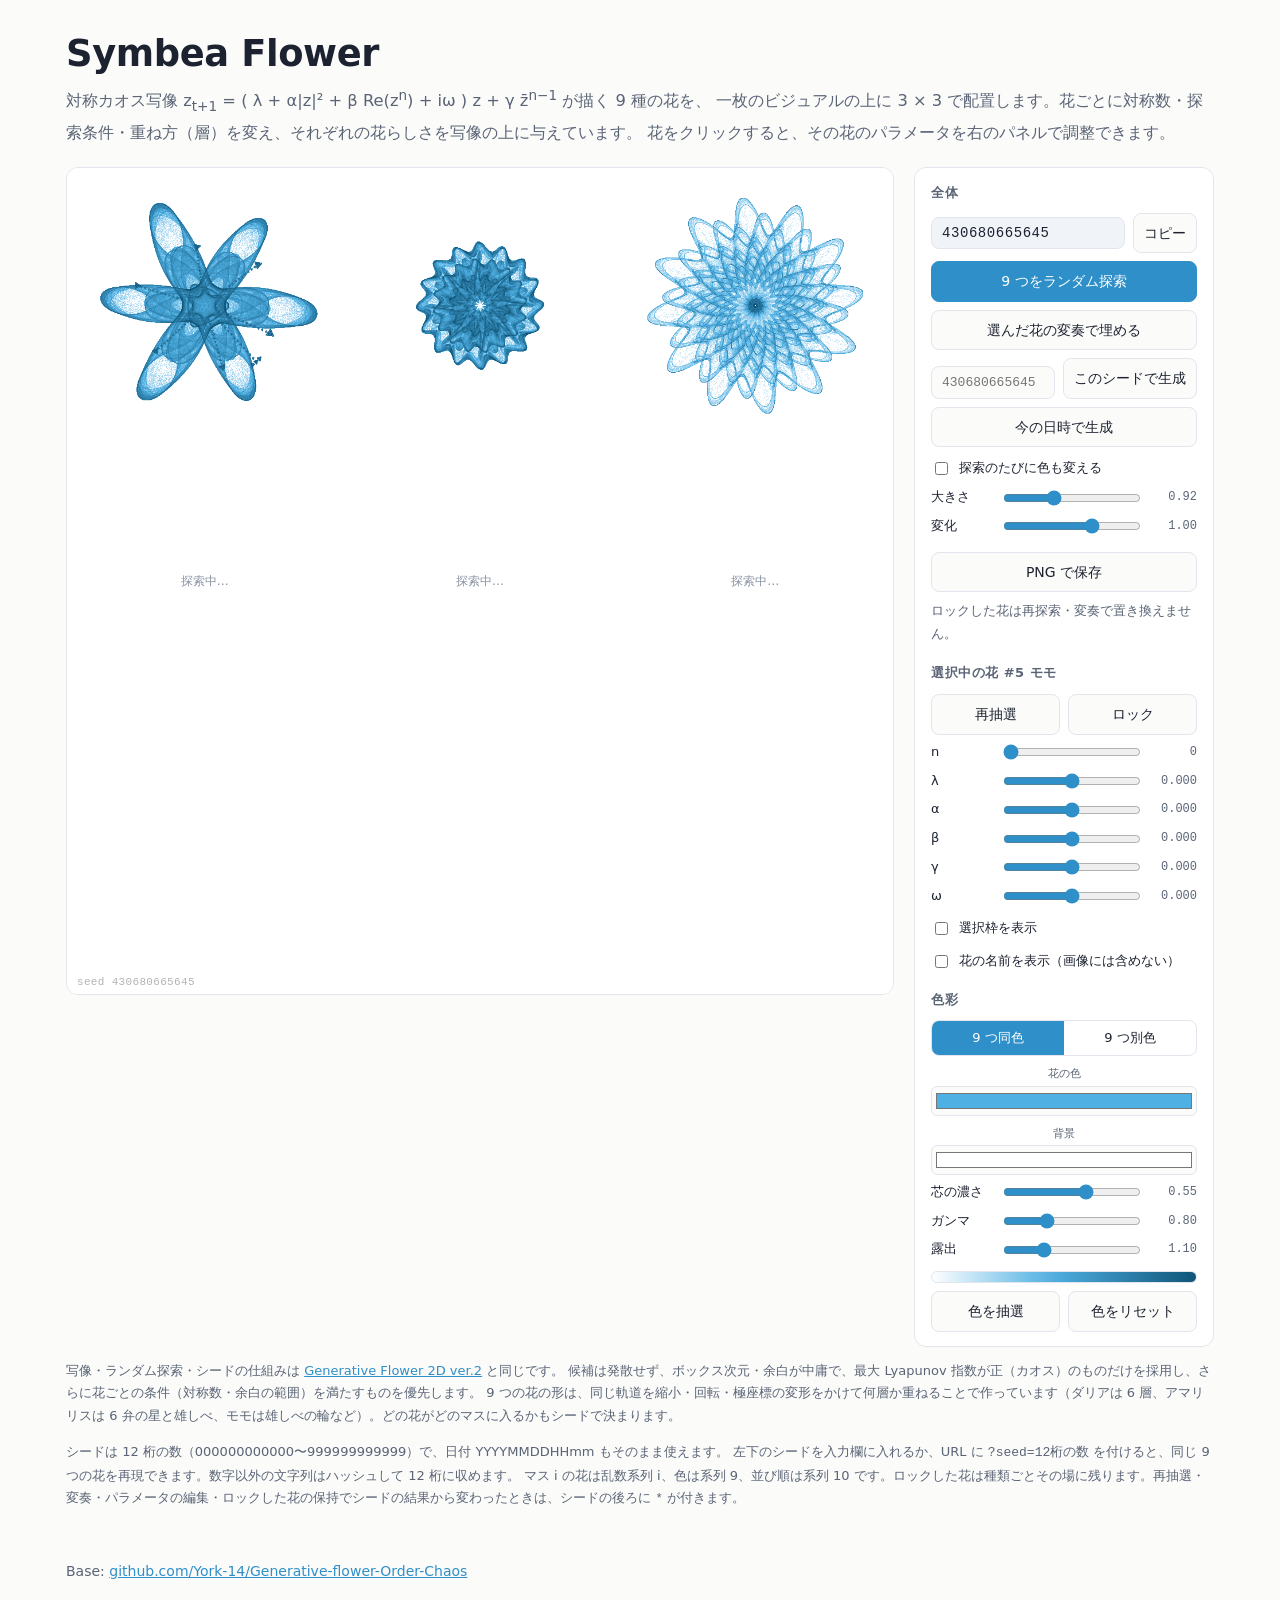
==== docs/index.html @ 8d15fe36 "Replace lilac with amaryllis Six-tepal star from two 3-fold petal layers offset by pi/3, petal outli" ====
<!doctype html>
<html lang="ja">
<head>
<meta charset="utf-8">
<meta name="viewport" content="width=device-width, initial-scale=1">
<title>Symbea Flower — 9 つの花（3 × 3）</title>
<meta name="description" content="対称カオス写像が描く 9 種の花（ポインセチア、マーガレット、アマリリス、アネモネ、センニチコウ、ダリア、ニゲラ、モモ、マリーゴールド）を 3 × 3 に配置する。">
<style>
:root {
  --bg: #fbfbfa; --surface: #ffffff; --text: #1c2230; --muted: #5a6475;
  --border: #e2e6ec; --accent: #2f8fc8; --code-bg: #f0f4f8;
}
* { box-sizing: border-box; }
[hidden] { display: none !important; }
body {
  margin: 0; background: var(--bg); color: var(--text);
  font: 16px/1.75 system-ui, -apple-system, "Hiragino Sans", "Noto Sans JP", sans-serif;
}
main { max-width: 1180px; margin: 0 auto; padding: 32px 16px 80px; }
h1 { font-size: clamp(1.6rem, 4.4vw, 2.3rem); line-height: 1.2; margin: 0 0 8px; letter-spacing: -0.01em; }
.lead { color: var(--muted); font-size: 1.02rem; margin: 0 0 20px; }
a { color: var(--accent); }
.studio { display: grid; grid-template-columns: minmax(0, 1fr) 300px; gap: 20px; align-items: start; }
@media (max-width: 820px) { .studio { grid-template-columns: 1fr; } }
.canvas-wrap {
  position: relative; background: #fff; border-radius: 12px; overflow: hidden; aspect-ratio: 1; cursor: pointer;
  border: 1px solid var(--border);
}
.canvas-wrap canvas { width: 100%; height: 100%; display: block; }
/* 選択枠・名前・ロック表示は画像には含めず、上に重ねるだけ */
.mark {
  position: absolute; width: calc(100% / 3); height: calc(100% / 3); pointer-events: none;
  border: 1.5px dashed transparent; border-radius: 8px; transition: border-color .15s;
}
.show-sel .mark.sel { border-color: var(--accent); }
.mark .lock {
  position: absolute; right: 6px; top: 4px; font-size: 11px; padding: 0 6px; border-radius: 6px;
  background: rgba(0, 0, 0, .45); color: #fff;
}
.mark .name {
  position: absolute; left: 0; right: 0; top: 4px; text-align: center; font-size: 11px; letter-spacing: .08em;
  color: var(--muted); opacity: .8;
}
.mark .name { display: none; }
.show-names .mark .name { display: block; }
#seed {
  position: absolute; left: 10px; bottom: 6px; font: 11px/1 ui-monospace, SFMono-Regular, Menlo, monospace;
  letter-spacing: .03em; color: rgba(0, 0, 0, .3); pointer-events: none; user-select: none;
}
.mark .busy {
  position: absolute; left: 50%; top: 50%; transform: translate(-50%, -50%); font-size: 12px; color: #8a93a3;
  white-space: nowrap;
}
.panel { background: var(--surface); border: 1px solid var(--border); border-radius: 12px; padding: 14px 16px; }
.panel h4 { margin: 16px 0 2px; font-size: 13px; color: var(--muted); font-weight: 600; letter-spacing: .04em; }
.panel h4:first-child { margin-top: 0; }
.panel label.sl { display: grid; grid-template-columns: 62px 1fr 50px; align-items: center; gap: 8px; font-size: 13px; margin: 6px 0; }
.panel input[type=range] { width: 100%; accent-color: var(--accent); }
.panel output { font-family: ui-monospace, monospace; font-size: 12px; text-align: right; color: var(--muted); }
.panel select, .panel button {
  width: 100%; font: inherit; font-size: 14px; padding: 7px 10px; margin-top: 8px; border-radius: 8px;
  border: 1px solid var(--border); background: var(--bg); color: var(--text); cursor: pointer;
}
.panel button.primary { background: var(--accent); color: #fff; border-color: var(--accent); }
.panel .row { display: grid; grid-template-columns: 1fr 1fr; gap: 8px; }
.panel .seedrow { display: grid; grid-template-columns: minmax(0, 1fr) auto; gap: 8px; align-items: end; }
.panel .seedrow input {
  width: 100%; font: 13px ui-monospace, monospace; padding: 8px 10px; margin-top: 8px; border-radius: 8px;
  border: 1px solid var(--border); background: var(--bg); color: var(--text);
}
.panel .seedrow button { width: auto; }
.panel .seedcur { display: grid; grid-template-columns: minmax(0, 1fr) auto; gap: 8px; align-items: center; margin-top: 8px; }
.panel .seedcur code {
  font: 14px ui-monospace, SFMono-Regular, Menlo, monospace; letter-spacing: .04em; padding: 7px 10px; border-radius: 8px;
  background: var(--code-bg); border: 1px solid var(--border); user-select: all; -webkit-user-select: all; overflow-wrap: anywhere;
}
.panel .seedcur button { width: auto; margin-top: 0; }
.panel .check { display: flex; gap: 8px; align-items: center; font-size: 13px; margin-top: 10px; }
.panel .check input { accent-color: var(--accent); }
.panel .seg { display: grid; grid-template-columns: 1fr 1fr; margin-top: 8px; border: 1px solid var(--border); border-radius: 8px; overflow: hidden; }
.panel .seg label { text-align: center; font-size: 13px; padding: 6px 0; cursor: pointer; }
.panel .seg input { display: none; }
.panel .seg label:has(input:checked) { background: var(--accent); color: #fff; }
.panel .colors { display: flex; gap: 8px; margin-top: 8px; }
.panel .colors label { display: flex; flex-direction: column; align-items: center; gap: 2px; margin: 0; font-size: 11px; color: var(--muted); flex: 1; }
.panel .grid9 { display: grid; grid-template-columns: repeat(3, 1fr); gap: 6px 8px; margin-top: 8px; }
.panel .grid9 label { display: flex; flex-direction: column; gap: 1px; font-size: 10.5px; color: var(--muted); white-space: nowrap; overflow: hidden; }
.panel .grid9 label span { overflow: hidden; text-overflow: ellipsis; }
.panel input[type=color] { width: 100%; height: 30px; border: 1px solid var(--border); border-radius: 6px; padding: 2px; background: var(--bg); cursor: pointer; }
#swatch { height: 12px; border-radius: 6px; margin-top: 10px; border: 1px solid var(--border); }
.hint { font-size: 13px; color: var(--muted); }
footer { margin-top: 48px; color: var(--muted); font-size: 14px; }
.saver {
  position: fixed; inset: 0; z-index: 10; background: rgba(0, 0, 0, .6);
  display: flex; align-items: center; justify-content: center; padding: 16px;
}
.saver-box {
  width: min(560px, 100%); max-height: 100%; overflow: auto; background: var(--surface); color: var(--text);
  border-radius: 14px; padding: 14px; text-align: center;
}
.saver-box img { width: 100%; height: auto; display: block; border-radius: 8px; -webkit-touch-callout: default; }
.saver-box p { font-size: 14px; color: var(--muted); margin: 10px 0 4px; }
.saver-btns { display: flex; gap: 8px; margin-top: 8px; }
.saver-btns button {
  flex: 1; font: inherit; font-size: 15px; padding: 10px; border-radius: 8px; cursor: pointer;
  border: 1px solid var(--border); background: var(--bg); color: var(--text);
}
.saver-btns button.primary { background: var(--accent); color: #fff; border-color: var(--accent); }
</style>
</head>
<body>
<main>
  <h1>Symbea Flower</h1>
  <p class="lead">対称カオス写像 z<sub>t+1</sub> = ( λ + α|z|² + β Re(z<sup>n</sup>) + iω ) z + γ z̄<sup>n−1</sup> が描く 9 種の花を、
  一枚のビジュアルの上に 3 × 3 で配置します。花ごとに対称数・探索条件・重ね方（層）を変え、それぞれの花らしさを写像の上に与えています。
  花をクリックすると、その花のパラメータを右のパネルで調整できます。</p>

  <div class="studio">
    <div class="canvas-wrap" id="wrap" tabindex="0" role="button" aria-label="花を選ぶ">
      <canvas id="cv" width="1440" height="1440"></canvas>
      <div id="marks"></div>
      <div id="seed"></div>
    </div>
    <div class="panel">
      <h4>全体</h4>
      <div class="seedcur">
        <code id="seedCur" title="クリックで全選択">—</code>
        <button id="seedCopy">コピー</button>
      </div>
      <button id="rollAll" class="primary">9 つをランダム探索</button>
      <button id="variations">選んだ花の変奏で埋める</button>
      <div class="seedrow">
        <input type="text" id="seedIn" inputmode="numeric" autocomplete="off" spellcheck="false" placeholder="12 桁のシード" aria-label="シード（12 桁）">
        <button id="seedGo">このシードで生成</button>
      </div>
      <p class="hint" id="seedErr" role="alert" style="margin:4px 0 0;color:#c0392b" hidden></p>
      <button id="seedNow">今の日時で生成</button>
      <label class="check"><input type="checkbox" id="rollColor"> 探索のたびに色も変える</label>
      <div id="layoutSliders"></div>
      <button id="saveAll">PNG で保存</button>
      <p class="hint" style="margin:8px 0 0">ロックした花は再探索・変奏で置き換えません。</p>

      <h4 id="selTitle">選択中の花</h4>
      <div class="row">
        <button id="rollOne">再抽選</button>
        <button id="lock">ロック</button>
      </div>
      <div id="sliders"></div>
      <label class="check"><input type="checkbox" id="showSel"> 選択枠を表示</label>
      <label class="check"><input type="checkbox" id="showNames"> 花の名前を表示（画像には含めない）</label>

      <h4>色彩</h4>
      <div class="seg" role="radiogroup" aria-label="色の割り当て">
        <label><input type="radio" name="cmode" value="same"> 9 つ同色</label>
        <label><input type="radio" name="cmode" value="each"> 9 つ別色</label>
      </div>
      <div class="colors" id="sameColors"><label>花の色<input type="color" id="base"></label></div>
      <div class="grid9" id="eachColors"></div>
      <div class="colors"><label>背景<input type="color" id="bg"></label></div>
      <div id="colorSliders"></div>
      <div id="swatch"></div>
      <div class="row">
        <button id="randColor">色を抽選</button>
        <button id="resetColor">色をリセット</button>
      </div>
    </div>
  </div>

  <p class="hint">写像・ランダム探索・シードの仕組みは
  <a href="https://york-14.github.io/Generative-flower-Order-Chaos/2d-v2.html">Generative Flower 2D ver.2</a> と同じです。
  候補は発散せず、ボックス次元・余白が中庸で、最大 Lyapunov 指数が正（カオス）のものだけを採用し、さらに花ごとの条件（対称数・余白の範囲）を満たすものを優先します。
  9 つの花の形は、同じ軌道を縮小・回転・極座標の変形をかけて何層か重ねることで作っています（ダリアは 6 層、アマリリスは 6 弁の星と雄しべ、モモは雄しべの輪など）。どの花がどのマスに入るかもシードで決まります。</p>
  <p class="hint">シードは 12 桁の数（000000000000〜999999999999）で、日付 YYYYMMDDHHmm もそのまま使えます。
  左下のシードを入力欄に入れるか、URL に <code>?seed=12桁の数</code> を付けると、同じ 9 つの花を再現できます。数字以外の文字列はハッシュして 12 桁に収めます。
  マス i の花は乱数系列 i、色は系列 9、並び順は系列 10 です。ロックした花は種類ごとその場に残ります。再抽選・変奏・パラメータの編集・ロックした花の保持でシードの結果から変わったときは、シードの後ろに <code>*</code> が付きます。</p>

  <footer>Base: <a href="https://github.com/York-14/Generative-flower-Order-Chaos">github.com/York-14/Generative-flower-Order-Chaos</a></footer>
</main>

<div class="saver" id="saver" role="dialog" aria-modal="true" aria-label="画像を保存" hidden>
  <div class="saver-box">
    <img id="saverImg" alt="保存する画像">
    <p>画像を長押しして「"写真"に保存」を選ぶと、写真に保存できます。</p>
    <div class="saver-btns">
      <button id="saverShare" class="primary" hidden>共有・保存</button>
      <button id="saverClose">閉じる</button>
    </div>
  </div>
</div>

<script>
(() => {
  const $ = id => document.getElementById(id);
  const store = {
    get(k) { try { return JSON.parse(localStorage.getItem(k)); } catch { return null; } },
    set(k, v) { try { localStorage.setItem(k, JSON.stringify(v)); } catch {} },
  };
  // シード付き乱数。シードは 12 桁の整数 0 ≤ s < 10^12（日付 YYYYMMDDHHmm もそのまま使える）
  // s を上位・下位の 32bit に分け、系列番号 k と混ぜて 128bit 状態の sfc32 を初期化する。
  // 花 i は系列 i、色は系列 9。系列ごとに独立なので、探索の順番に結果が左右されない
  const SEED_SPACE = 1e12;
  const pad12 = s => String(s).padStart(12, "0");
  function splitmix32(a) {
    return () => {
      a = a + 0x9E3779B9 | 0;
      let z = a;
      z = Math.imul(z ^ z >>> 16, 0x85EBCA6B); z = Math.imul(z ^ z >>> 13, 0xC2B2AE35);
      return (z ^ z >>> 16) >>> 0;
    };
  }
  // (hi, lo, k) → 4 ワード。k を固定すると (hi, lo) に対して単射（各 splitmix32 の初回出力が種に対して全単射のため）
  function subSeed(hi, lo, k) {
    const a = splitmix32(lo), b = splitmix32(Math.imul(hi, 0x9E3779B1) ^ 0x6A09E667),
          c = splitmix32(Math.imul(k + 1, 0x85EBCA77) ^ 0xBB67AE85);
    const a0 = a(), b0 = b(), c0 = c();
    return [a0 ^ c0, b0 ^ a(), c0 ^ b(), a() ^ b() ^ c()].map(x => x >>> 0);
  }
  function sfc32(a, b, c, d) {
    const next = () => {
      const t = (a + b | 0) + d | 0;
      d = d + 1 | 0; a = b ^ b >>> 9; b = c + (c << 3) | 0; c = (c << 21 | c >>> 11) + t | 0;
      return (t >>> 0) / 4294967296;
    };
    for (let i = 0; i < 12; i++) next();       // 初期状態の偏りを捨てる
    return next;
  }
  const seedRng = (s, k) => sfc32(...subSeed(Math.floor(s / 4294967296), s % 4294967296, k));
  // 64bit を棄却サンプリングして 0〜10^12−1 の一様乱数にする
  function newSeed() {
    const N = 1000000000000n, LIMIT = (1n << 64n) - (1n << 64n) % N, w = new Uint32Array(2);
    for (;;) {
      crypto.getRandomValues(w);
      const v = BigInt(w[0]) << 32n | BigInt(w[1]);
      if (v < LIMIT) return Number(v % N);
    }
  }
  const freshRng = () => seedRng(newSeed(), 0);   // 再抽選・変奏・色の抽選など、シードに紐づかない乱数
  // 1〜12 桁の数字はそのまま、13 桁以上はエラー、それ以外の文字列は 64bit FNV-1a で 10^12 に収める
  function parseSeed(str) {
    str = String(str ?? "").trim();
    if (!str) return null;
    if (/^\d+$/.test(str)) {
      if (str.length > 12) throw new RangeError("シードは 12 桁まで（000000000000〜999999999999）です");
      return Number(str);
    }
    let h = 0xCBF29CE484222325n;
    for (const b of new TextEncoder().encode(str)) h = (h ^ BigInt(b)) * 0x100000001B3n & 0xFFFFFFFFFFFFFFFFn;
    return Number(h % 1000000000000n);
  }
  const dateSeed = d => Number(`${d.getFullYear()}${[d.getMonth() + 1, d.getDate(), d.getHours(), d.getMinutes()]
    .map(v => String(v).padStart(2, "0")).join("")}`);
  const rnd = (rng, lo, hi) => lo + rng() * (hi - lo);
  const pick = (rng, a) => a[Math.floor(rng() * a.length)];
  const clip = (v, lo, hi) => Math.max(lo, Math.min(hi, v));
  const yieldUI = () => new Promise(r => setTimeout(r, 0));

  // ==================================================================================
  // 写像（ver.1 と同じ）
  // ==================================================================================
  let NX = 0, NY = 0;
  function step(q, x, y) {
    const zz = x * x + y * y;
    let zr = x, zi = y;                         // z^(n-1)
    for (let i = 1; i < q.n - 1; i++) { const t = zr * x - zi * y; zi = zr * y + zi * x; zr = t; }
    const ren = zr * x - zi * y;                // Re(z^n)
    const p = q.lam + q.alpha * zz + q.beta * ren;
    NX = p * x - q.omega * y + q.gamma * zr;
    NY = p * y + q.omega * x - q.gamma * zi;
  }

  // 過渡を捨てて境界半径を推定。発散・固定点なら null
  function probe(q, N = 20000) {
    let x = 0.01, y = 0.003, R = 0;
    for (let i = 0; i < N; i++) {
      step(q, x, y); x = NX; y = NY;
      if (!(Math.abs(x) + Math.abs(y) < 1e4)) return null;
      if (i > 1000) { const r = x * x + y * y; if (r > R) R = r; }
    }
    R = Math.sqrt(R);
    return R > 1e-6 ? { R, x, y } : null;
  }

  // 軌道を 128×128 に落としてボックス次元・余白・Lyapunov を測る
  function analyze(q) {
    const pr = probe(q);
    if (!pr) return null;
    const G = 128, h = new Uint8Array(G * G);
    let x = pr.x, y = pr.y;
    for (let i = 0; i < 80000; i++) {
      step(q, x, y); x = NX; y = NY;
      const gx = ((x / pr.R) * 0.5 + 0.5) * (G - 1) | 0, gy = ((y / pr.R) * 0.5 + 0.5) * (G - 1) | 0;
      if (gx >= 0 && gx < G && gy >= 0 && gy < G) h[gy * G + gx] = 1;
    }
    const occ32 = new Uint8Array(32 * 32), c = (G - 1) / 2;
    let c128 = 0, c32 = 0, occDisk = 0, disk = 0;
    for (let j = 0; j < G; j++) for (let i = 0; i < G; i++) {
      const dx = i - c, dy = j - c, inD = dx * dx + dy * dy <= (G / 2) ** 2;
      if (inD) disk++;
      if (!h[j * G + i]) continue;
      c128++; if (inD) occDisk++;
      const o = (j >> 2) * 32 + (i >> 2); if (!occ32[o]) { occ32[o] = 1; c32++; }
    }
    const d0 = 1e-8; let x2 = x + d0, y2 = y, lsum = 0;
    for (let i = 0; i < 3000; i++) {
      step(q, x, y); const ax = NX, ay = NY;
      step(q, x2, y2);
      const dx = NX - ax, dy = NY - ay, dd = Math.hypot(dx, dy) || 1e-300;
      lsum += Math.log(dd / d0);
      x = ax; y = ay; x2 = ax + dx * d0 / dd; y2 = ay + dy * d0 / dd;
    }
    return { D: Math.log2(c128 / Math.max(c32, 1)) / 2, fill: occDisk / disk, lyap: lsum / 3000 };
  }
  const isGood = a => a && a.D > 1.45 && a.D < 1.9 && a.fill > 0.15 && a.fill < 0.7 && a.lyap > 0.01;

  // ==================================================================================
  // 9 つの花のコンセプト
  // 写像は変えず、(1) 対称数 n と探索条件（余白の範囲）、(2) 同じ軌道を重ねる「層」で花らしさを与える。
  // 層 = { s: 半径, rot: 回転, dx, dy: 中心のずれ, warp: 極座標の変形 r → r^warp, dens: 面積あたりの点の濃さ,
  //        sy: 縦の縮率, upper: 回転後の上半分だけ描く,
  //        eq: 半径の均等化 r → √CDF(r)（軌道が中心から外周まで面積あたり均等に広がる。角度方向の形はそのまま）,
  //        mod: 姿の変化（花びらの輪郭・ねじれ）をかける }
  // どの層も、アトラクタの中心の穴（内径 r0）を r → (r − r0)/(1 − r0) で閉じ、花びらが中心から出るようにする
  // ==================================================================================
  const TAU = Math.PI * 2;
  const BALL = 0.55;                          // r → r^0.55：内側を押し広げて、球・円盤のように詰まった形にする
  // パラメータから決まる乱数（雄しべの配置など）。パラメータが同じなら同じ形になる。salt で系列を分ける
  function hashRng(q, salt = 0) {
    let h = 0x811C9DC5 ^ Math.imul(salt, 0x9E3779B9);
    for (const ch of [q.n, q.lam, q.alpha, q.beta, q.gamma, q.omega].map(v => (+v).toFixed(6)).join(","))
      h = Math.imul(h ^ ch.charCodeAt(0), 0x01000193);
    return sfc32(h >>> 0, 0x9E3779B9, 0x243F6A88, 0xB7E15162);
  }
  // 姿の変化：パラメータから決まる乱数で、花の大きさ・花びらの輪郭・ねじれ・層の構成を変える。
  // 輪郭は r → r·(1 − a(1 − |cos(k(θ − φ)/2)|^p))（k = n または 2n 枚の花びら、a: 切れ込みの深さ、p: 尖り）、
  // ねじれは θ → θ + tw·r。vary（パネルの「変化」）が 0 なら既定の姿、1 で花ごとの範囲いっぱいに変わる
  function form(q, c, vary) {
    const r = hashRng(q, 1), F = c.form || {}, k = q.n * pick(r, F.m || [1]);
    const size = rnd(r, ...(F.size || [1, 1])), a = rnd(r, ...(F.a || [0, 0])), p = rnd(r, ...(F.p || [1, 1]));
    const phase = r() < 0.5 ? 0 : Math.PI / k, tw = (F.tw || 0) * rnd(r, -1, 1), lr = hashRng(q, 2);
    return {
      k, p, phase, size: 1 - (1 - size) * vary, a: Math.min(0.9, a * vary), tw: tw * vary,
      r: lr,
      v: (def, lo, hi) => def + (rnd(lr, lo, hi) - def) * Math.min(1, vary),   // 既定値から範囲内の値へ vary の割合で寄せる
      flag: (def, prob) => { const u = lr(); return vary > 0 ? u < prob : def; },
    };
  }
  // アマリリス：花の中心から伸びる 6 本の雄しべと 1 本の雌しべ。花糸はごく小さな軌道を点線のように並べ、先に葯（柱頭は 3 裂）を付ける
  function pistils(q, V) {
    const r = hashRng(q), out = [], L0 = V.v(0.55, 0.42, 0.7), bend = V.v(0, -0.12, 0.12);
    const line = (ang, len, tip) => {
      const D = 14;
      for (let j = 1; j <= D; j++) {
        const t = j / D, d = 0.1 + (len - 0.1) * t, a = ang + bend * t * t;
        out.push({ s: 0.012, rot: r() * TAU, dx: d * Math.cos(a), dy: d * Math.sin(a), dens: 8 });
      }
      const a = ang + bend;
      tip.forEach(([da, s]) => out.push({ s, rot: r() * TAU, dx: len * Math.cos(a + da), dy: len * Math.sin(a + da), dens: 12 }));
    };
    const base = r() * TAU;
    for (let i = 0; i < 6; i++) line(base + i * TAU / 6 + (r() - 0.5) * 0.25, L0 * (0.85 + r() * 0.2), [[0, 0.03 + r() * 0.01]]);
    line(base + TAU / 12, L0 * 1.12, [[-0.06, 0.022], [0, 0.022], [0.06, 0.022]]);     // 雌しべ（柱頭は 3 裂）
    return out;
  }
  // モモ：中心から長く伸びる雄しべの先の葯（やく）。同じ軌道をごく小さくして、半径をばらつかせた輪に並べる
  function stamens(q, V) {
    const r = hashRng(q), K = Math.round(V.v(24, 16, 36)), R0 = V.v(0.34, 0.24, 0.44), sp = V.v(0.08, 0.03, 0.14);
    return Array.from({ length: K }, (_, i) => {
      const a = (i + 0.5 * r()) * TAU / K, d = R0 + (r() * 2 - 1) * sp;
      return { s: 0.032 + r() * 0.016, rot: r() * TAU, dx: d * Math.cos(a), dy: d * Math.sin(a), dens: 6 };
    });
  }
  const disc = (s, dens = 3) => ({ s, warp: BALL, dens });     // 花の中心（同じ軌道を小さく丸めたもの）
  // form: 姿の変化の範囲（size: 大きさ、m: 花びらの数は n の何倍か、a: 切れ込みの深さ、p: 尖り、tw: ねじれの最大）
  const CONCEPTS = [
    { name: "ポインセチア", ns: [5, 6], omega0: true, fill: [0.15, 0.45],
      form: { size: [0.78, 1], m: [1], a: [0.15, 0.55], p: [1.5, 4], tw: 0.12 },
      layers: (q, V) => { const t = Math.round(V.v(2, 2, 3.4)), s2 = V.v(0.6, 0.45, 0.75);
        return [...Array.from({ length: t }, (_, k) => ({ s: s2 ** k, rot: k * Math.PI / q.n, mod: true })), disc(V.v(0.13, 0.08, 0.18), 2.5)]; } },
    { name: "マーガレット", ns: [9, 10, 11, 12], fill: [0.15, 0.5],
      form: { size: [0.78, 1], m: [2], a: [0.05, 0.4], p: [0.8, 2.5], tw: 0.15 },
      layers: (q, V) => [{ s: 1, mod: true }, ...(V.flag(true, 0.65) ? [{ s: V.v(0.96, 0.8, 1), rot: Math.PI / q.n, mod: true }] : []),
                         disc(V.v(0.22, 0.14, 0.32))] },
    // アマリリス：3 回対称の軌道で尖った花びら 3 枚の層を 2 つ、π/3 ずらして重ね、外花被 3 枚・内花被 3 枚の 6 弁の星形にする。
    // 中心は濃い喉、そこから雄しべ 6 本と雌しべ 1 本が伸びる
    { name: "アマリリス", ns: [3], omega0: true, fill: [0.25, 0.65], align: true,
      form: { size: [0.85, 1], m: [1], a: [0.35, 0.65], p: [1.5, 4], tw: 0.08 },
      layers: (q, V) => [{ s: 1, mod: true }, { s: V.v(0.88, 0.75, 0.95), rot: Math.PI / 3, mod: true },
                         disc(V.v(0.2, 0.14, 0.28), 3), ...pistils(q, V)] },
    { name: "アネモネ", ns: [5, 6, 7, 8], fill: [0.35, 0.7],
      form: { size: [0.75, 1], m: [1], a: [0.1, 0.45], p: [0.5, 1.6], tw: 0.25 },
      layers: (q, V) => [{ s: 1, mod: true }, ...(V.flag(false, 0.45) ? [{ s: V.v(0.65, 0.5, 0.78), rot: Math.PI / q.n, mod: true, dens: 0.8 }] : []),
                         disc(V.v(0.28, 0.18, 0.38), 4)] },
    { name: "センニチコウ", ns: [8, 9, 10, 11, 12], fill: [0.3, 0.7],
      form: { size: [0.6, 0.92], m: [2], a: [0.03, 0.2], p: [1, 3], tw: 0.25 },
      layers: (q, V) => { const t = Math.round(V.v(5, 3, 6.4));
        return Array.from({ length: t }, (_, k) => ({ s: 0.84 - k * 0.64 / (t - 1), rot: k * Math.PI / q.n + k * 0.11, warp: BALL, mod: true })); } },
    { name: "ダリア", ns: [8, 9, 10, 11, 12], fill: [0.2, 0.65],
      form: { size: [0.82, 1], m: [1], a: [0.15, 0.5], p: [0.8, 3], tw: 0.5 },
      layers: (q, V) => { const t = Math.round(V.v(6, 4, 8.4)), ratio = V.v(0.8, 0.72, 0.86), jit = V.v(0.06, 0, 0.18);
        return Array.from({ length: t }, (_, k) => ({ s: 0.98 * ratio ** k, rot: (k % 2) * Math.PI / q.n + k * jit, mod: true })); } },
    { name: "ニゲラ", ns: [5], fill: [0.12, 0.42],
      form: { size: [0.78, 1], m: [1, 2], a: [0.1, 0.4], p: [1, 3], tw: 0.2 },
      layers: (q, V) => [{ s: 1, rot: Math.PI / 5, dens: V.v(0.3, 0.12, 0.55) }, { s: V.v(0.7, 0.55, 0.82), mod: true }, disc(V.v(0.17, 0.1, 0.24))] },
    // モモ：丸く幅の広い 5 枚の花びら（4 割ほどは八重咲きで内側にもう 1 段）と、放射状に広がる雄しべの葯
    { name: "モモ", ns: [5], omega0: true, fill: [0.3, 0.7],
      form: { size: [0.8, 1], m: [1], a: [0.2, 0.5], p: [0.4, 1.2], tw: 0.05 },
      layers: (q, V) => [{ s: 1, mod: true }, ...(V.flag(false, 0.4) ? [{ s: V.v(0.68, 0.55, 0.8), rot: Math.PI / 5, mod: true }] : []),
                         ...stamens(q, V), disc(V.v(0.1, 0.07, 0.14), 3)] },
    // マリーゴールド：縮れた花びらが幾重にも重なるポンポン咲き。半径を均等化（eq）して中心まで花びらで埋め、
    // 回転をばらばらにずらした層を内側ほど詰めて重ねる
    { name: "マリーゴールド", ns: [9, 10, 11, 12], fill: [0.18, 0.5],
      form: { size: [0.72, 1], m: [2], a: [0.05, 0.28], p: [1, 3], tw: 0.5 },
      layers: (q, V) => { const t = Math.round(V.v(6, 4, 7.4)), ratio = V.v(0.8, 0.74, 0.86);
        return Array.from({ length: t }, (_, k) => ({ s: 0.97 * ratio ** k, rot: V.r() * TAU, eq: true, warp: k % 2 ? 0.85 : 1, dens: 1 + k * 0.15, mod: true })); } },
  ];

  // 乱数の使い方は ver.2 と同じ（n の抽選も 1 回の乱数）。n と ω だけ花ごとの範囲に収める
  function randomParams(rng, c) {
    const q = { n: pick(rng, c.ns), lam: rnd(rng, -2.8, 2.8), alpha: rnd(rng, -5, 5), beta: rnd(rng, -1.5, 1.5),
                gamma: rnd(rng, -1.2, 1.2), omega: rng() < 0.5 ? 0 : rnd(rng, -0.3, 0.3) };
    if (c.omega0) q.omega = 0;
    return q;
  }
  // 近傍のパラメータ（変奏）。対称数は 7 割で保ち、変えるときも花の範囲の中で
  function mutate(rng, q, s, c) {
    const r = v => +v.toFixed(3), others = c.ns.filter(v => v !== q.n);
    return {
      n: rng() < 0.7 || !others.length ? q.n : pick(rng, others),
      lam: r(clip(q.lam + rnd(rng, -0.15, 0.15) * s, -3, 3)), alpha: r(clip(q.alpha + rnd(rng, -0.4, 0.4) * s, -6, 6)),
      beta: r(clip(q.beta + rnd(rng, -0.15, 0.15) * s, -2, 2)), gamma: r(clip(q.gamma + rnd(rng, -0.12, 0.12) * s, -1.5, 1.5)),
      omega: c.omega0 || (q.omega === 0 && rng() < 0.7) ? 0 : r(clip(q.omega + rnd(rng, -0.05, 0.05) * s, -0.5, 0.5)),
    };
  }

  // 対称性が崩れたアトラクタを除く。n 回対称なら角度の Fourier 係数 E[e^{ijθ}] は j が n の倍数以外で 0 になるので、
  // j = 1 … n−1 の大きさがすべて 0.1 未満であることを確かめる（片側に寄った形や、2 回対称の蝶ネクタイ形を除く）
  function symmetric(q) {
    const pr = probe(q, 3000);
    if (!pr) return false;
    const N = 6000, re = new Float64Array(q.n), im = new Float64Array(q.n);
    let x = pr.x, y = pr.y;
    for (let i = 0; i < N; i++) {
      step(q, x, y); x = NX; y = NY;
      const r = Math.hypot(x, y); if (!r) continue;
      const wr = x / r, wi = y / r;
      let pr_ = 1, pi = 0;
      for (let j = 1; j < q.n; j++) { const t = pr_ * wr - pi * wi; pi = pr_ * wi + pi * wr; pr_ = t; re[j] += pr_; im[j] += pi; }
    }
    for (let j = 1; j < q.n; j++) if (Math.hypot(re[j], im[j]) / N >= 0.1) return false;
    return true;
  }
  // ver.2 の基準（isGood）を満たし、n 回対称が保たれ、さらに花ごとの余白の範囲に入る候補を探す。
  // 花の余白の範囲に入る候補が見つからなければ、ver.2 の基準と対称性だけを満たした最初の候補を使う
  async function search(gen, c, isStale, maxTries = 1500) {
    let fallback = null;
    for (let t = 0; t < maxTries; t++) {
      const q = gen(), a = analyze(q);
      if (isGood(a) && symmetric(q)) {
        if (a.fill >= c.fill[0] && a.fill <= c.fill[1]) return q;
        fallback ??= q;
      }
      if (fallback && t >= 600) return fallback;
      if (t % 6 === 5) { await yieldUI(); if (isStale()) return null; }
    }
    return fallback;
  }

  // ==================================================================================
  // 色彩：9 つ同色 / 9 つ別色。各花は 背景 → 花の色 → 深い色 のランプで塗る
  // 明るい背景では乗算、暗い背景ではスクリーンで重ねる
  // ==================================================================================
  const hex2rgb = h => [1, 3, 5].map(i => parseInt(h.slice(i, i + 2), 16));
  const rgb2hex = c => "#" + c.map(v => clip(Math.round(v), 0, 255).toString(16).padStart(2, "0")).join("");
  const hsl2hex = (h, s, l) => {
    const k = n => (n + h / 30) % 12, a = s * Math.min(l, 1 - l);
    return rgb2hex([0, 8, 4].map(n => 255 * (l - a * Math.max(-1, Math.min(k(n) - 3, 9 - k(n), 1)))));
  };
  function hex2hsl(hex) {
    const [r, g, b] = hex2rgb(hex).map(v => v / 255), mx = Math.max(r, g, b), mn = Math.min(r, g, b), l = (mx + mn) / 2, d = mx - mn;
    if (!d) return [0, 0, l];
    const s = d / (1 - Math.abs(2 * l - 1));
    const h = mx === r ? ((g - b) / d + 6) % 6 : mx === g ? (b - r) / d + 2 : (r - g) / d + 4;
    return [h * 60, s, l];
  }
  const lumOf = c => (0.299 * c[0] + 0.587 * c[1] + 0.114 * c[2]) / 255;
  const SKY = "#4fb0e3";
  const SKY9 = ["#4fb0e3", "#6cc4ec", "#3d97d6", "#58bcd9", "#7fb6ee", "#3a86c8", "#63c7e3", "#4b9fe6", "#8ccbef"];
  const COLOR_DEFAULT = { mode: "same", base: SKY, each: SKY9, bg: "#ffffff", depth: 0.55, gamma: 0.8, exposure: 1.1 };
  const COLOR_SLIDERS = [["depth", "芯の濃さ", 0, 0.9, 0.01, 2], ["gamma", "ガンマ", 0.3, 2, 0.01, 2],
                         ["exposure", "露出", 0.4, 3, 0.01, 2]];

  // 系統をそろえた 9 色（近い色相・補色・虹）と、同色用の 1 色
  function randomColor(rng) {
    const h0 = rng() * 360, scheme = pick(rng, ["analog", "analog", "split", "rainbow"]);
    const sat = () => rnd(rng, 0.5, 0.8), lit = () => rnd(rng, 0.48, 0.64);
    const base = hsl2hex(h0, sat(), lit());
    const step = rnd(rng, 5, 12);
    const each = Array.from({ length: 9 }, (_, i) => {
      const h = scheme === "analog" ? h0 + (i - 4) * step : scheme === "split" ? h0 + (i % 3) * 150 + rnd(rng, -10, 10) : h0 + i * 40;
      return hsl2hex((h % 360 + 360) % 360, sat(), lit());
    });
    return { base, each };
  }

  // 花の種類ごとのランプ（0〜1 の値。乗算用に 0 が背景側）。別色は花の種類に付く（並びが変わっても色は花についていく）
  const LUTS = Array.from({ length: 9 }, () => new Float32Array(256 * 3));
  const colorOf = i => color.mode === "each" ? color.each[i] : color.base;
  function ramp(hex, light) {
    const [h, s, l] = hex2hsl(hex);
    const mid = hex2rgb(hex).map(v => v / 255);
    const end = light ? hex2rgb(hsl2hex(h, Math.min(1, s * 1.05), l * (1 - color.depth))).map(v => v / 255)
                      : hex2rgb(hsl2hex(h, s * 0.6, l + (1 - l) * color.depth)).map(v => v / 255);
    const start = light ? [1, 1, 1] : [0, 0, 0], M = 0.45;
    return t => t < M ? start.map((v, k) => v + (mid[k] - v) * (t / M))
                      : mid.map((v, k) => v + (end[k] - v) * ((t - M) / (1 - M)));
  }
  function buildLUT() {
    const light = lumOf(hex2rgb(color.bg)) > 0.5;
    for (let i = 0; i < 9; i++) {
      const f = ramp(colorOf(i), light), L = LUTS[i];
      for (let t = 0; t < 256; t++) { const c = f(t / 255); L[t * 3] = c[0]; L[t * 3 + 1] = c[1]; L[t * 3 + 2] = c[2]; }
    }
    const toCss = (L, t) => `rgb(${[0, 1, 2].map(k => Math.round(L[t * 3 + k] * 255)).join(",")})`;
    $("swatch").style.background = color.mode === "each"
      ? `linear-gradient(90deg, ${LUTS.map((L, i) => `${toCss(L, 150)} ${i * 100 / 9}% ${(i + 1) * 100 / 9}%`).join(",")})`
      : `linear-gradient(90deg, ${[0, 32, 64, 96, 128, 160, 192, 224, 255].map((t, i) => `${toCss(LUTS[0], t)} ${i * 12.5}%`).join(",")})`;
  }

  // ==================================================================================
  // 一枚のキャンバスに 9 つの花を描く
  // 花ごとにヒストグラムを持ち、合成時に花ごとに正規化 → 花ごとの色で塗って重ねる
  // ==================================================================================
  const SKEY = "symbea.flower.v3";          // v2 以前は花の種類・姿の変化が違うので読まない
  const saved = store.get(SKEY) || {};
  const color = { ...COLOR_DEFAULT, ...(saved.color || {}) };
  if (!Array.isArray(color.each) || color.each.length !== 9) color.each = [...SKY9];
  const layout = { size: 0.92, vary: 1, ...(saved.layout || {}) };
  let seed = Number.isSafeInteger(saved.seed) && saved.seed >= 0 && saved.seed < SEED_SPACE ? saved.seed : null, edited = !!saved.edited;

  const canvas = $("cv"), S = canvas.width, CELL = S / 3, TOTAL = 2.5e6;
  const ctx = canvas.getContext("2d"), img = ctx.createImageData(S, S);
  const F = new Float32Array(S * S * 3);
  const wrap = $("wrap");
  const flowers = [];

  for (let i = 0; i < 9; i++) {
    const mark = Object.assign(document.createElement("div"), { className: "mark" });
    mark.style.left = `${(i % 3) * 100 / 3}%`; mark.style.top = `${Math.floor(i / 3) * 100 / 3}%`;
    const lk = Object.assign(document.createElement("span"), { className: "lock", textContent: "ロック", hidden: true });
    const busy = Object.assign(document.createElement("span"), { className: "busy", hidden: true });
    const nm = Object.assign(document.createElement("span"), { className: "name" });
    mark.append(lk, busy, nm); $("marks").append(mark);
    flowers.push({ idx: i, ci: i, concept: CONCEPTS[i], q: null, locked: false, job: 0, gen: 0, hist: null, C: 0, max: 1, pts: 0, mark, lk, busy, nm });
  }
  // マス f に花の種類 ci を割り当てる
  function setConcept(f, ci) {
    f.ci = ci; f.concept = CONCEPTS[ci]; f.nm.textContent = f.concept.name;
  }

  // 1 フレームに 1 回だけ合成する
  let paintReq = 0;
  const requestPaint = () => { if (!paintReq) paintReq = requestAnimationFrame(() => { paintReq = 0; paint(); }); };
  function paint() {
    const BG = hex2rgb(color.bg), light = lumOf(BG) > 0.5, g = color.gamma, ex = color.exposure;
    F.fill(light ? 1 : 0);
    for (const f of flowers) {
      if (!f.hist || !f.q) continue;
      const C = f.C, h = f.hist, lm = Math.log1p(f.max), L = LUTS[f.ci];
      const ox = Math.round((f.idx % 3 + 0.5) * CELL - C / 2), oy = Math.round((Math.floor(f.idx / 3) + 0.5) * CELL - C / 2);
      for (let j = 0; j < C; j++) {
        const y = oy + j; if (y < 0 || y >= S) continue;
        for (let i = 0; i < C; i++) {
          const v0 = h[j * C + i]; if (!v0) continue;
          const x = ox + i; if (x < 0 || x >= S) continue;
          const t = (Math.min(1, Math.pow(Math.log1p(v0) / lm, g) * ex) * 255) | 0, k = (y * S + x) * 3;
          if (light) { F[k] *= L[t * 3]; F[k + 1] *= L[t * 3 + 1]; F[k + 2] *= L[t * 3 + 2]; }   // 乗算
          else for (let c = 0; c < 3; c++) F[k + c] = 1 - (1 - F[k + c]) * (1 - L[t * 3 + c]);   // スクリーン
        }
      }
    }
    wrap.style.background = color.bg;
    $("seed").style.color = light ? "rgba(0, 0, 0, .3)" : "rgba(255, 255, 255, .32)";
    const d = img.data;
    for (let p = 0, k = 0; p < S * S; p++, k += 3) {
      for (let c = 0; c < 3; c++) d[p * 4 + c] = light ? BG[c] * F[k + c] : 255 - (255 - BG[c]) * (1 - F[k + c]);
      d[p * 4 + 3] = 255;
    }
    ctx.putImageData(img, 0, 0);
  }

  function render(f) {
    const id = ++f.job, q = f.q;
    f.C = Math.round(CELL * layout.size);
    f.hist = new Float32Array(f.C * f.C); f.max = 1; f.pts = 0;
    const pr = q && probe(q);
    if (!pr) { f.hist = null; requestPaint(); return; }
    const C = f.C, half = C / 2 - C / 90, inv = 1 / (pr.R * 1.02), h = f.hist;
    // 中心の穴の半径（内径）と、半径の累積分布（eq の層で使う）を短い軌道で測る
    // align の花は、花びらの輪郭をアトラクタの張り出す向きに合わせるため、Σ r²·e^{inθ} の偏角も測る
    let x = pr.x, y = pr.y, rmin = Infinity, ex = 0, ey = 0;
    const NB = 512, cdf = new Float32Array(NB + 1);
    for (let i = 0; i < 30000; i++) {
      step(q, x, y); x = NX; y = NY; const r = x * x + y * y; if (r < rmin) rmin = r;
      cdf[Math.min(NB - 1, Math.sqrt(r) * inv * NB | 0) + 1]++;
      if (f.concept.align && r > 0) {
        const th = Math.atan2(y, x) * q.n; ex += r * Math.cos(th); ey += r * Math.sin(th);
      }
    }
    for (let i = 1; i <= NB; i++) cdf[i] += cdf[i - 1];
    for (let i = 0; i <= NB; i++) cdf[i] = Math.sqrt(cdf[i] / cdf[NB]);
    const r0 = Math.min(0.9, Math.sqrt(rmin) * inv * 0.94), k0 = 1 / (1 - r0);
    x = pr.x; y = pr.y;
    const V = form(q, f.concept, layout.vary), sz = V.size * half;
    if (f.concept.align) V.phase = Math.atan2(ey, ex) / q.n;
    const L = f.concept.layers(q, V).map(l => {
      l = { s: 1, rot: 0, dx: 0, dy: 0, warp: 1, dens: 1, sy: 1, upper: false, eq: false, mod: false, ...l };
      return { ...l, cs: Math.cos(l.rot) * l.s * sz, sn: Math.sin(l.rot) * l.s * sz, mod: l.mod && (V.a > 0 || V.tw !== 0),
               ox: C / 2 + l.dx * sz, oy: C / 2 - l.dy * sz, w: l.s * l.s * l.dens };
    });
    // 軌道の点を層に配る。割合は 面積 × 濃さ に比例（4096 個の枠に並べる）。
    // 軌道は n 個の花びらを周期的に巡るので、点の番号を整数ハッシュで混ぜて枠を選ぶ（周期と同期すると層ごとに一部の花びらしか描かれない）
    const NS = 4096, slots = new Uint16Array(NS), wsum = L.reduce((a, l) => a + l.w, 0);
    let acc = 0, k = 0;
    L.forEach((l, j) => { acc += l.w / wsum * NS; while (k < Math.round(acc)) slots[k++] = j; });
    while (k < NS) slots[k++] = L.length - 1;
    let n = 0;
    const CHUNK = 120000;
    (function chunk() {
      if (id !== f.job) return;
      for (let i = 0; i < CHUNK; i++, n++) {
        step(q, x, y); x = NX; y = NY;
        let hs = Math.imul(n ^ n >>> 16, 0x45D9F3B); hs = Math.imul(hs ^ hs >>> 16, 0x45D9F3B);
        const l = L[slots[(hs ^ hs >>> 16) >>> 20]];
        let u = x * inv, v = y * inv;
        const r = Math.hypot(u, v);
        if (r > 0) {
          let rr;
          if (l.eq) { const t = Math.min(NB, r * NB), i0 = Math.min(NB - 1, t | 0); rr = cdf[i0] + (cdf[i0 + 1] - cdf[i0]) * (t - i0); }
          else rr = Math.max(0, (r - r0) * k0);
          if (l.warp !== 1) rr = Math.pow(rr, l.warp);
          if (l.mod) {
            let th = Math.atan2(v, u);
            if (V.a) rr *= 1 - V.a * (1 - Math.pow(Math.abs(Math.cos(V.k * (th - V.phase) / 2)), V.p));
            th += V.tw * rr; u = rr * Math.cos(th); v = rr * Math.sin(th);
          } else { const m = rr / r; u *= m; v *= m; }
        }
        const ry = u * l.sn + v * l.cs;
        if (l.upper && ry < 0) continue;
        const px = (l.ox + u * l.cs - v * l.sn) | 0, py = (l.oy - ry * l.sy) | 0;
        if (px >= 0 && px < C && py >= 0 && py < C) { const c = ++h[py * C + px]; if (c > f.max) f.max = c; }
      }
      f.pts += CHUNK;
      requestPaint();
      if (f.pts < TOTAL) requestAnimationFrame(chunk);
    })();
  }

  // 条件を満たすパラメータを探して差し替える（gen を進めると古い探索は破棄される）
  async function roll(f, gen) {
    const my = ++f.gen;
    f.busy.textContent = "探索中…"; f.busy.hidden = false;
    const q = await search(gen, f.concept, () => my !== f.gen);
    if (my !== f.gen) return;
    if (!q) { f.busy.textContent = "見つかりませんでした"; return; }
    f.busy.hidden = true;
    f.q = q; render(f); save();
    if (f === sel) syncPanel();
  }

  // 9 つを同時に探索すると重いので 3 並列で順番に（新しい一括探索が始まったら古いものは打ち切る）
  let batch = 0;
  async function rollMany(list, genFor) {
    const my = ++batch, gens = list.map(genFor);
    let next = 0;
    const worker = async () => { while (next < list.length && my === batch) { const i = next++; await roll(list[i], gens[i]); } };
    await Promise.all([worker(), worker(), worker()]);
  }

  // 並び順：系列 10 で 9 種の花をシャッフル（Fisher–Yates）
  function order(s) {
    const r = seedRng(s, 10), p = [...Array(9).keys()];
    for (let i = 8; i > 0; i--) { const j = Math.floor(r() * (i + 1)); [p[i], p[j]] = [p[j], p[i]]; }
    return p;
  }
  // シードから 9 つを生成。マス i の花は系列 i、色は系列 9、並び順は系列 10 を使う。
  // ロックした花は種類ごとその場に残し、残りの種類をシードの順で空いたマスに入れる
  function generate(s) {
    seed = s;
    const list = unlocked();
    edited = list.length < 9;
    const kept = new Set(flowers.filter(f => f.locked).map(f => f.ci)), free = order(seed).filter(ci => !kept.has(ci));
    list.forEach((f, k) => {
      if (f.ci !== free[k]) { f.job++; f.q = null; f.hist = null; }
      setConcept(f, free[k]);
    });
    if (sel) syncPanel();
    requestPaint();
    if ($("rollColor").checked) { Object.assign(color, randomColor(seedRng(seed, 9))); syncColor(); recolor(); }
    showSeed(); save();
    rollMany(list, f => { const rng = seedRng(seed, f.idx); return () => randomParams(rng, f.concept); });
  }
  function markEdited() {
    if (edited) return;
    edited = true; showSeed(); save();
  }
  function showSeed() {
    $("seed").textContent = seed === null ? "" : `seed ${pad12(seed)}${edited ? " *" : ""}`;
    $("seedIn").placeholder = seed === null ? "12 桁のシード" : pad12(seed);
    $("seedCur").textContent = seed === null ? "—" : `${pad12(seed)}${edited ? "（編集済み）" : ""}`;
    $("seedCopy").disabled = seed === null;
    try {
      const url = new URL(location.href);
      if (seed !== null && !edited) url.searchParams.set("seed", pad12(seed)); else url.searchParams.delete("seed");
      history.replaceState(null, "", url);
    } catch {}
  }

  function save() {
    store.set(SKEY, { cells: flowers.map(f => ({ ci: f.ci, q: f.q, locked: f.locked })), color, layout, sel: sel ? sel.idx : 4, seed, edited });
  }

  // ==================================================================================
  // パネル
  // ==================================================================================
  function slider(parent, label, lo, hi, st, digits, get, set) {
    const lab = document.createElement("label"); lab.className = "sl";
    lab.innerHTML = `<span>${label}</span>`;
    const inp = Object.assign(document.createElement("input"), { type: "range", min: lo, max: hi, step: st });
    const out = document.createElement("output");
    const show = () => { inp.value = get(); out.textContent = (+get()).toFixed(digits); };
    inp.addEventListener("input", () => { set(+inp.value); out.textContent = (+inp.value).toFixed(digits); });
    lab.append(inp, out); parent.append(lab);
    return show;
  }

  let layoutTimer = null;
  slider($("layoutSliders"), "大きさ", 0.6, 1.5, 0.01, 2, () => layout.size, v => {
    layout.size = v;
    clearTimeout(layoutTimer);
    layoutTimer = setTimeout(() => { flowers.forEach(f => f.q && render(f)); save(); }, 80);
  })();
  // 姿の変化の強さ（0 で花ごとの既定の姿、1 で標準、1.5 まで強められる）
  slider($("layoutSliders"), "変化", 0, 1.5, 0.01, 2, () => layout.vary, v => {
    layout.vary = v;
    clearTimeout(layoutTimer);
    layoutTimer = setTimeout(() => { flowers.forEach(f => f.q && render(f)); save(); }, 120);
  })();

  const PARAMS = [
    ["n", 3, 12, 1], ["lam", -3, 3, 0.001], ["alpha", -6, 6, 0.001],
    ["beta", -2, 2, 0.001], ["gamma", -1.5, 1.5, 0.001], ["omega", -0.5, 0.5, 0.001],
  ];
  const SYM = { n: "n", lam: "λ", alpha: "α", beta: "β", gamma: "γ", omega: "ω" };
  let sel = null, timer = null;
  const paramShow = PARAMS.map(([k, lo, hi, st]) =>
    slider($("sliders"), SYM[k], lo, hi, st, k === "n" ? 0 : 3, () => sel && sel.q ? sel.q[k] : 0, v => {
      if (!sel || !sel.q) return;
      sel.gen++; sel.busy.hidden = true;
      sel.q = { ...sel.q, [k]: v };
      markEdited();
      clearTimeout(timer); const f = sel; timer = setTimeout(() => { render(f); save(); }, 40);
    }));

  function syncPanel() {
    if (!sel) return;
    $("selTitle").textContent = `選択中の花 #${sel.idx + 1} ${sel.concept.name}`;
    $("lock").textContent = sel.locked ? "ロック解除" : "ロック";
    paramShow.forEach(f => f());
  }
  function select(f) {
    if (sel) sel.mark.classList.remove("sel");
    sel = f; sel.mark.classList.add("sel");
    syncPanel(); save();
  }
  wrap.addEventListener("click", e => {
    const r = wrap.getBoundingClientRect();
    const i = clip(Math.floor((e.clientX - r.left) / r.width * 3), 0, 2), j = clip(Math.floor((e.clientY - r.top) / r.height * 3), 0, 2);
    select(flowers[j * 3 + i]);
  });
  wrap.addEventListener("keydown", e => {
    if (!sel) return;
    const d = { ArrowLeft: -1, ArrowRight: 1, ArrowUp: -3, ArrowDown: 3 }[e.key];
    if (d === undefined) return;
    e.preventDefault();
    const i = sel.idx + d;
    if (i >= 0 && i < 9 && !(Math.abs(d) === 1 && Math.floor(i / 3) !== Math.floor(sel.idx / 3))) select(flowers[i]);
  });
  const showSel = () => wrap.classList.toggle("show-sel", $("showSel").checked);
  $("showSel").addEventListener("change", showSel);
  const showNames = () => wrap.classList.toggle("show-names", $("showNames").checked);
  $("showNames").addEventListener("change", showNames);

  // 色彩 UI
  CONCEPTS.forEach((c, i) => {
    const lab = document.createElement("label");
    lab.title = c.name;
    lab.append(Object.assign(document.createElement("span"), { textContent: c.name }));
    const inp = Object.assign(document.createElement("input"), { type: "color", id: `each${i}` });
    inp.addEventListener("input", () => { color.each[i] = inp.value; recolor(); });
    lab.append(inp); $("eachColors").append(lab);
  });
  function recolor() {
    $("sameColors").hidden = color.mode !== "same";
    $("eachColors").hidden = color.mode !== "each";
    buildLUT(); save(); requestPaint();
  }
  const colorShow = COLOR_SLIDERS.map(([k, label, lo, hi, st, dg]) =>
    slider($("colorSliders"), label, lo, hi, st, dg, () => color[k], v => { color[k] = v; recolor(); }));
  function syncColor() {
    for (const r of document.querySelectorAll("input[name=cmode]")) r.checked = r.value === color.mode;
    $("base").value = color.base; $("bg").value = color.bg;
    color.each.forEach((c, i) => { $(`each${i}`).value = c; });
    colorShow.forEach(f => f());
  }
  for (const r of document.querySelectorAll("input[name=cmode]"))
    r.addEventListener("change", () => { if (r.checked) { color.mode = r.value; recolor(); } });
  for (const k of ["base", "bg"]) $(k).addEventListener("input", e => { color[k] = e.target.value; recolor(); });
  $("randColor").addEventListener("click", () => { Object.assign(color, randomColor(freshRng())); syncColor(); recolor(); });
  $("resetColor").addEventListener("click", () => {
    Object.assign(color, { ...COLOR_DEFAULT, mode: color.mode, each: [...SKY9] }); syncColor(); recolor();
  });

  // 操作
  const unlocked = () => flowers.filter(f => !f.locked);
  $("rollAll").addEventListener("click", () => generate(newSeed()));
  const seedError = msg => { $("seedErr").textContent = msg || ""; $("seedErr").hidden = !msg; };
  const seedFromInput = () => {
    let s;
    try { s = parseSeed($("seedIn").value); } catch (e) { seedError(e.message); $("seedIn").focus(); return; }
    if (s === null) { $("seedIn").focus(); return; }
    seedError(); $("seedIn").value = ""; generate(s);
  };
  $("seedIn").addEventListener("input", () => seedError());
  $("seedCopy").addEventListener("click", async () => {
    if (seed === null) return;
    const btn = $("seedCopy"), text = pad12(seed);
    let ok = false;
    try { await navigator.clipboard.writeText(text); ok = true; } catch {
      const sel = getSelection(), r = document.createRange();
      r.selectNodeContents($("seedCur")); sel.removeAllRanges(); sel.addRange(r);
      try { ok = document.execCommand("copy"); } catch {}
    }
    btn.textContent = ok ? "コピー済み" : "選択しました";
    clearTimeout(btn._t); btn._t = setTimeout(() => { btn.textContent = "コピー"; }, 1500);
  });
  $("seedNow").addEventListener("click", () => { seedError(); generate(dateSeed(new Date())); });
  $("seedGo").addEventListener("click", seedFromInput);
  $("seedIn").addEventListener("keydown", e => { if (e.key === "Enter") seedFromInput(); });
  // 変奏：選んだ花のパラメータを、ほかの花の種類（対称数・層）で描く
  $("variations").addEventListener("click", () => {
    if (!sel || !sel.q) return;
    const base = sel.q, list = unlocked().filter(f => f !== sel);
    if (!list.length) return;
    const base0 = newSeed();
    markEdited();
    rollMany(list, f => {
      const r = seedRng(base0, f.idx), sc = 0.5 + 1.5 * list.indexOf(f) / Math.max(1, list.length - 1);
      const b = { ...base, n: f.concept.ns.includes(base.n) ? base.n : pick(r, f.concept.ns), omega: f.concept.omega0 ? 0 : base.omega };
      return () => mutate(r, b, sc, f.concept);
    });
  });
  $("rollOne").addEventListener("click", () => {
    if (!sel) return;
    const rng = freshRng(), f = sel;
    markEdited(); roll(f, () => randomParams(rng, f.concept));
  });
  $("lock").addEventListener("click", () => {
    if (!sel) return;
    sel.locked = !sel.locked; sel.lk.hidden = !sel.locked;
    syncPanel(); save();
  });

  // 保存：パソコンは Blob URL でダウンロード。タッチ端末はページ内に画像を出し、長押しか共有シートで保存する
  const touch = matchMedia("(pointer: coarse)").matches;
  let saveFile = null, saveUrl = null;
  // 画面左下と同じシード表示を画像にも描き込む
  function withSeedLabel() {
    const label = $("seed").textContent;
    if (!label) return canvas;
    const out = Object.assign(document.createElement("canvas"), { width: S, height: S }), c = out.getContext("2d");
    c.drawImage(canvas, 0, 0);
    c.font = `${Math.round(S * 0.013)}px ui-monospace, SFMono-Regular, Menlo, monospace`;
    if ("letterSpacing" in c) c.letterSpacing = `${(S * 0.0004).toFixed(1)}px`;
    c.fillStyle = $("seed").style.color || "rgba(0, 0, 0, .3)";
    c.fillText(label, Math.round(S * 0.012), Math.round(S * 0.99));
    return out;
  }
  // PNG の tEXt チャンク（Latin-1 のみ）にシードを書き込む（IHDR の直後に挿入）
  const CRC = new Int32Array(256).map((_, n) => { for (let k = 0; k < 8; k++) n = n & 1 ? 0xEDB88320 ^ n >>> 1 : n >>> 1; return n; });
  function pngText(buf, entries) {
    const src = new Uint8Array(buf), parts = [src.subarray(0, 33)];
    for (const [key, val] of entries) {
      const data = new TextEncoder().encode(`${key}\0${val}`), ch = new Uint8Array(12 + data.length), dv = new DataView(ch.buffer);
      dv.setUint32(0, data.length); ch.set([116, 69, 88, 116], 4); ch.set(data, 8);
      let crc = -1;
      for (let i = 4; i < 8 + data.length; i++) crc = CRC[(crc ^ ch[i]) & 255] ^ crc >>> 8;
      dv.setUint32(8 + data.length, (crc ^ -1) >>> 0);
      parts.push(ch);
    }
    parts.push(src.subarray(33));
    return new Blob(parts, { type: "image/png" });
  }
  $("saveAll").addEventListener("click", () => {
    const name = `symbea_flower${seed !== null ? `_seed${pad12(seed)}${edited ? "_edited" : ""}` : ""}.png`;
    withSeedLabel().toBlob(async png => {
      if (!png) return;
      const src = /^https?:$/.test(location.protocol) ? `${location.origin}${location.pathname}?seed=${pad12(seed)}` : "";
      const blob = seed === null ? png : pngText(await png.arrayBuffer(), [
        ["Title", "Symbea Flower"],
        ["Seed", pad12(seed) + (edited ? " (edited)" : "")],
        ["Source", !edited ? src : ""],
      ].filter(([, v]) => v));
      if (saveUrl) URL.revokeObjectURL(saveUrl);
      saveUrl = URL.createObjectURL(blob);
      if (!touch) {
        const a = document.createElement("a"); a.download = name; a.href = saveUrl; a.click();
        return;
      }
      saveFile = new File([blob], name, { type: "image/png" });
      $("saverImg").src = saveUrl;
      $("saverShare").hidden = !(navigator.canShare && navigator.canShare({ files: [saveFile] }));
      $("saver").hidden = false;
    }, "image/png");
  });
  $("saverShare").addEventListener("click", () => { if (saveFile) navigator.share({ files: [saveFile] }).catch(() => {}); });
  const closeSaver = () => { $("saver").hidden = true; };
  $("saverClose").addEventListener("click", closeSaver);
  $("saver").addEventListener("click", e => { if (e.target === $("saver")) closeSaver(); });
  document.addEventListener("keydown", e => { if (e.key === "Escape" && !$("saver").hidden) closeSaver(); });

  // 起動：URL の ?seed= を最優先。次に保存済みの花、どちらもなければ新しいシードで生成
  syncColor(); recolor(); showSel(); showNames();
  let urlSeed = null;
  try { urlSeed = parseSeed(new URLSearchParams(location.search).get("seed")); } catch (e) { seedError(`URL の ${e.message}`); }
  const hasSaved = Array.isArray(saved.cells) && saved.cells.length === 9 &&
    new Set(saved.cells.map(c => c && c.ci)).size === 9 && saved.cells.every(c => Number.isInteger(c.ci) && c.ci >= 0 && c.ci < 9);
  flowers.forEach(f => setConcept(f, hasSaved ? saved.cells[f.idx].ci : f.idx));
  if (hasSaved) {
    saved.cells.forEach((s, i) => {
      const f = flowers[i];
      f.q = s.q || null; f.locked = !!s.locked; f.lk.hidden = !f.locked;
    });
  }
  select(flowers[hasSaved ? clip(saved.sel | 0, 0, 8) : 4]);
  if (urlSeed !== null && !(urlSeed === seed && !edited)) generate(urlSeed);
  else if (hasSaved && flowers.every(f => f.q)) { showSeed(); flowers.forEach(render); }
  else generate(seed !== null && !edited ? seed : newSeed());
  requestPaint();
})();
</script>
</body>
</html>
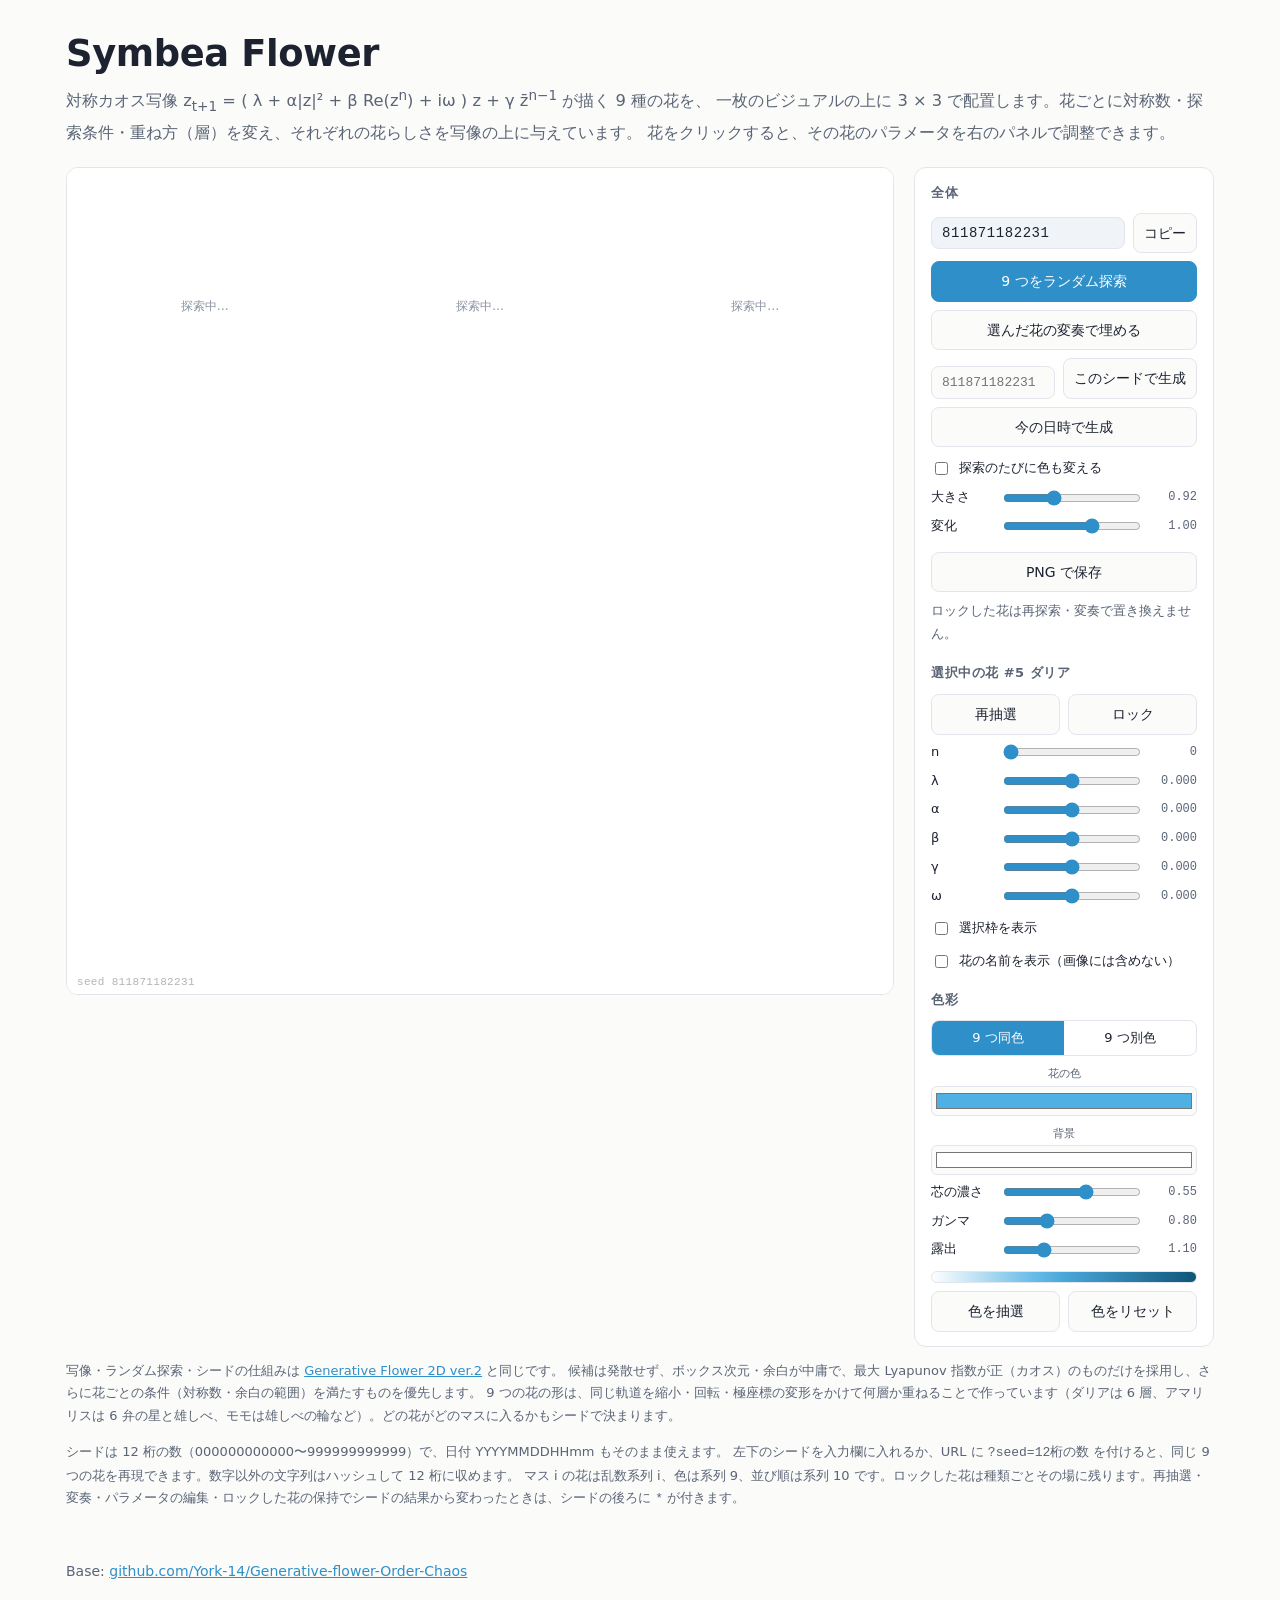
==== commit 31ff29ef: "Never fail the flower search Poinsettia and peach (omega = 0) failed about 18% of the time within 15" ====
--- a/docs/index.html
+++ b/docs/index.html
@@ -372,7 +372,7 @@
   const disc = (s, dens = 3) => ({ s, warp: BALL, dens });     // 花の中心（同じ軌道を小さく丸めたもの）
   // form: 姿の変化の範囲（size: 大きさ、m: 花びらの数は n の何倍か、a: 切れ込みの深さ、p: 尖り、tw: ねじれの最大）
   const CONCEPTS = [
-    { name: "ポインセチア", ns: [5, 6], omega0: true, fill: [0.15, 0.45],
+    { name: "ポインセチア", ns: [5, 6], omega0: true, fill: [0.15, 0.6],
       form: { size: [0.78, 1], m: [1], a: [0.15, 0.55], p: [1.5, 4], tw: 0.12 },
       layers: (q, V) => { const t = Math.round(V.v(2, 2, 3.4)), s2 = V.v(0.6, 0.45, 0.75);
         return [...Array.from({ length: t }, (_, k) => ({ s: s2 ** k, rot: k * Math.PI / q.n, mod: true })), disc(V.v(0.13, 0.08, 0.18), 2.5)]; } },
@@ -414,6 +414,21 @@
         return Array.from({ length: t }, (_, k) => ({ s: 0.97 * ratio ** k, rot: V.r() * TAU, eq: true, warp: k % 2 ? 0.85 : 1, dens: 1 + k * 0.15, mod: true })); } },
   ];
 
+  // 確認済みのパラメータ（花ごとに 10 組）[n, λ, α, β, γ, ω]。ver.2 の基準・対称性・花の余白の範囲をすべて満たす。
+  // 探索で 4000 回試しても見つからないときだけ、ここから選ぶ（めったに起きない）
+  const LIB = [
+    [[6,-2.68317,3.963443,-0.39696,-1.123296,0], [5,2.733986,-3.146568,-0.478931,-0.789091,0], [6,-1.628503,1.210729,0.812148,-1.167864,0], [6,-2.614832,3.280118,-0.701925,-0.5425,0], [5,-1.939089,2.364574,1.4156,-1.137584,0], [5,-2.324017,2.051365,-1.192669,0.841436,0], [5,2.035876,-2.282334,0.147206,-1.127017,0], [5,-2.219875,1.372859,0.592975,-0.494679,0], [6,2.511806,-3.734029,-0.707922,-1.034008,0], [5,2.709602,-3.778188,1.055306,0.549977,0]],
+    [[10,2.303556,-4.41819,-1.245662,-0.779577,0.081783], [11,-2.320488,3.719851,0.890244,0.779235,0.276561], [9,-2.336197,2.501003,0.701183,-0.364954,-0.284364], [11,-2.305849,3.966476,-1.413192,-0.52242,-0.21184], [12,2.128203,-1.666402,0.950158,-0.695159,-0.026722], [10,-1.75757,1.099459,-0.949188,1.05982,0.115602], [12,-2.294955,3.904085,-1.198465,-1.055202,-0.162847], [11,2.208072,-2.877822,0.531518,1.191174,-0.124337], [11,-2.277593,3.720784,-0.92922,-0.333112,0.106754], [10,-2.277683,3.56774,-0.263301,-0.537398,-0.029412]],
+    [[3,-1.623767,1.052026,0.616426,1.078095,0], [3,-1.812804,3.75919,0.22944,0.908587,0], [3,-1.842043,0.302364,-0.011551,0.283819,0], [3,-1.21174,-0.913403,-0.767145,-0.887182,0], [3,2.03498,-3.292828,-0.431193,-1.150373,0], [3,-1.709336,2.236277,-1.159831,-0.777255,0], [3,-2.068828,3.268301,-0.201175,0.724811,0], [3,1.669976,-1.014655,0.04364,0.724375,0], [3,2.156419,-3.463988,1.421627,0.938476,0], [3,2.765889,-4.791523,1.424949,0.240651,0]],
+    [[5,2.300268,-1.704614,-0.016505,-0.529866,-0.257315], [5,-1.771995,1.467589,-1.451297,-0.086712,0.128172], [5,-2.119187,4.026247,0.653185,0.51342,-0.189487], [5,1.971841,-2.048087,0.322592,-1.106265,0.159305], [8,-2.304503,2.445654,-0.940122,0.443517,-0.272577], [7,2.37368,-2.829701,1.027825,-0.278435,-0.209299], [5,2.296282,-4.815512,-1.354131,-0.11713,0.146251], [7,-2.129014,1.890068,-1.087547,1.075203,0.161711], [8,2.214298,-2.469244,0.931928,-1.02004,0.252475], [5,-2.037134,4.017196,0.565044,1.121558,-0.262693]],
+    [[11,1.991412,-1.627151,-0.418944,-0.450025,0.163384], [11,2.345572,-4.171975,0.194156,-0.297579,0.139734], [11,1.762519,-1.286588,-1.005233,-0.796956,0.233561], [9,-2.289758,4.434422,-1.360232,-1.060926,-0.029002], [8,2.256537,-2.308539,-0.954548,0.141516,-0.109819], [12,-2.417305,2.687364,1.170752,-0.13322,0.049582], [12,-1.393404,0.633654,-1.263984,-1.004344,0.21805], [8,-2.191793,1.91003,0.963451,-0.774249,-0.281064], [9,2.369316,-2.291878,0.424746,-0.106001,-0.267656], [9,-1.931221,1.363178,-0.464357,0.82238,-0.118042]],
+    [[11,2.152617,-2.215659,-0.061735,-0.630269,0.297511], [8,2.21673,-1.658262,0.158777,-0.229107,0.261461], [11,-1.927987,1.629362,0.444569,-1.013384,-0.166641], [9,1.789718,-1.257541,0.557398,-0.95157,0], [8,2.214586,-1.44322,0.254734,-0.255912,0.166467], [11,-2.33284,3.454416,-0.56556,-0.203098,-0.257373], [11,-1.812837,1.286563,-0.535866,-0.601029,-0.014664], [10,-2.326463,4.547719,1.283469,0.461223,-0.086704], [11,2.314902,-4.854484,-1.24861,-0.502958,-0.052261], [9,1.93534,-1.200619,-0.453294,0.419653,0.258274]],
+    [[5,-1.095844,-0.076298,-0.893813,-0.359306,0.105594], [5,-1.868415,0.243712,0.013585,-0.071469,0], [5,2.234204,-4.357495,0.54018,-0.878701,0.190934], [5,2.084878,-2.034307,-0.834134,0.520328,0.284835], [5,-1.413073,0.400002,0.052848,-0.580198,-0.082984], [5,2.161173,-3.691478,-1.461561,-0.695822,0.290738], [5,-1.273345,0.299994,-0.356426,-1.098707,-0.040017], [5,-1.003772,-0.612482,-1.494111,-1.171898,0.04581], [5,-2.0701,2.771876,0.112024,-0.441639,-0.057788], [5,-1.485856,0.875097,0.765451,0.705936,-0.244893]],
+    [[5,2.543089,-4.108833,0.794296,0.894528,0], [5,-2.403787,2.967078,-0.7175,0.307318,0], [5,-2.082234,1.527086,-0.492313,0.687856,0], [5,-2.083816,2.343292,-0.866006,0.951509,0], [5,-2.360232,2.753722,0.493863,-0.147718,0], [5,2.733131,-4.482613,-0.957727,-0.936238,0], [5,-2.3585,3.479316,0.964975,-0.361943,0], [5,-2.121543,3.677114,-1.404214,1.139113,0], [5,2.012647,-2.200712,0.020153,-1.045602,0], [5,2.608605,-4.329654,-1.376755,-0.760824,0]],
+    [[10,-2.121074,1.687003,0.469714,0.130355,-0.163301], [12,-2.33084,4.264915,0.399065,0.787289,-0.247889], [12,-2.381677,3.966986,-0.133012,0.190769,0.221612], [9,2.344565,-3.800539,-1.447674,0.700296,0.245972], [12,-2.306401,3.305019,-0.267913,-0.081371,0.162175], [9,-2.291144,3.525484,0.74213,0.240269,0.267593], [10,1.967261,-1.729137,-1.267791,1.117766,-0.285467], [11,-1.633868,0.802337,-0.152965,0.437361,0.088313], [11,2.314028,-4.702928,0.842258,0.064956,0.114077], [12,2.263266,-2.132136,-0.159285,-0.108595,-0.026622]],
+  ];
+  CONCEPTS.forEach((c, i) => { c.lib = LIB[i].map(([n, lam, alpha, beta, gamma, omega]) => ({ n, lam, alpha, beta, gamma, omega })); });
+
   // 乱数の使い方は ver.2 と同じ（n の抽選も 1 回の乱数）。n と ω だけ花ごとの範囲に収める
   function randomParams(rng, c) {
     const q = { n: pick(rng, c.ns), lam: rnd(rng, -2.8, 2.8), alpha: rnd(rng, -5, 5), beta: rnd(rng, -1.5, 1.5),
@@ -450,11 +465,13 @@
     return true;
   }
   // ver.2 の基準（isGood）を満たし、n 回対称が保たれ、さらに花ごとの余白の範囲に入る候補を探す。
-  // 花の余白の範囲に入る候補が見つからなければ、ver.2 の基準と対称性だけを満たした最初の候補を使う
-  async function search(gen, c, isStale, maxTries = 1500) {
-    let fallback = null;
+  // 600 回までに花の余白の範囲に入る候補がなければ、ver.2 の基準と対称性だけを満たした最初の候補を使う。
+  // 4000 回試してもどちらもなければ、確認済みのパラメータ（LIB）から最後の候補のハッシュで選ぶ。
+  // どれも試す順番が決まっているので、同じシードなら同じ結果になり、「見つからない」ことはない
+  async function search(gen, c, isStale, maxTries = 4000) {
+    let fallback = null, q = null;
     for (let t = 0; t < maxTries; t++) {
-      const q = gen(), a = analyze(q);
+      q = gen(); const a = analyze(q);
       if (isGood(a) && symmetric(q)) {
         if (a.fill >= c.fill[0] && a.fill <= c.fill[1]) return q;
         fallback ??= q;
@@ -462,7 +479,7 @@
       if (fallback && t >= 600) return fallback;
       if (t % 6 === 5) { await yieldUI(); if (isStale()) return null; }
     }
-    return fallback;
+    return fallback ?? { ...c.lib[Math.floor(hashRng(q)() * c.lib.length)] };
   }
 
   // ==================================================================================
@@ -661,7 +678,7 @@
     f.busy.textContent = "探索中…"; f.busy.hidden = false;
     const q = await search(gen, f.concept, () => my !== f.gen);
     if (my !== f.gen) return;
-    if (!q) { f.busy.textContent = "見つかりませんでした"; return; }
+    if (!q) return;                               // search は必ず候補を返す（ここに来るのは打ち切られたときだけ）
     f.busy.hidden = true;
     f.q = q; render(f); save();
     if (f === sel) syncPanel();
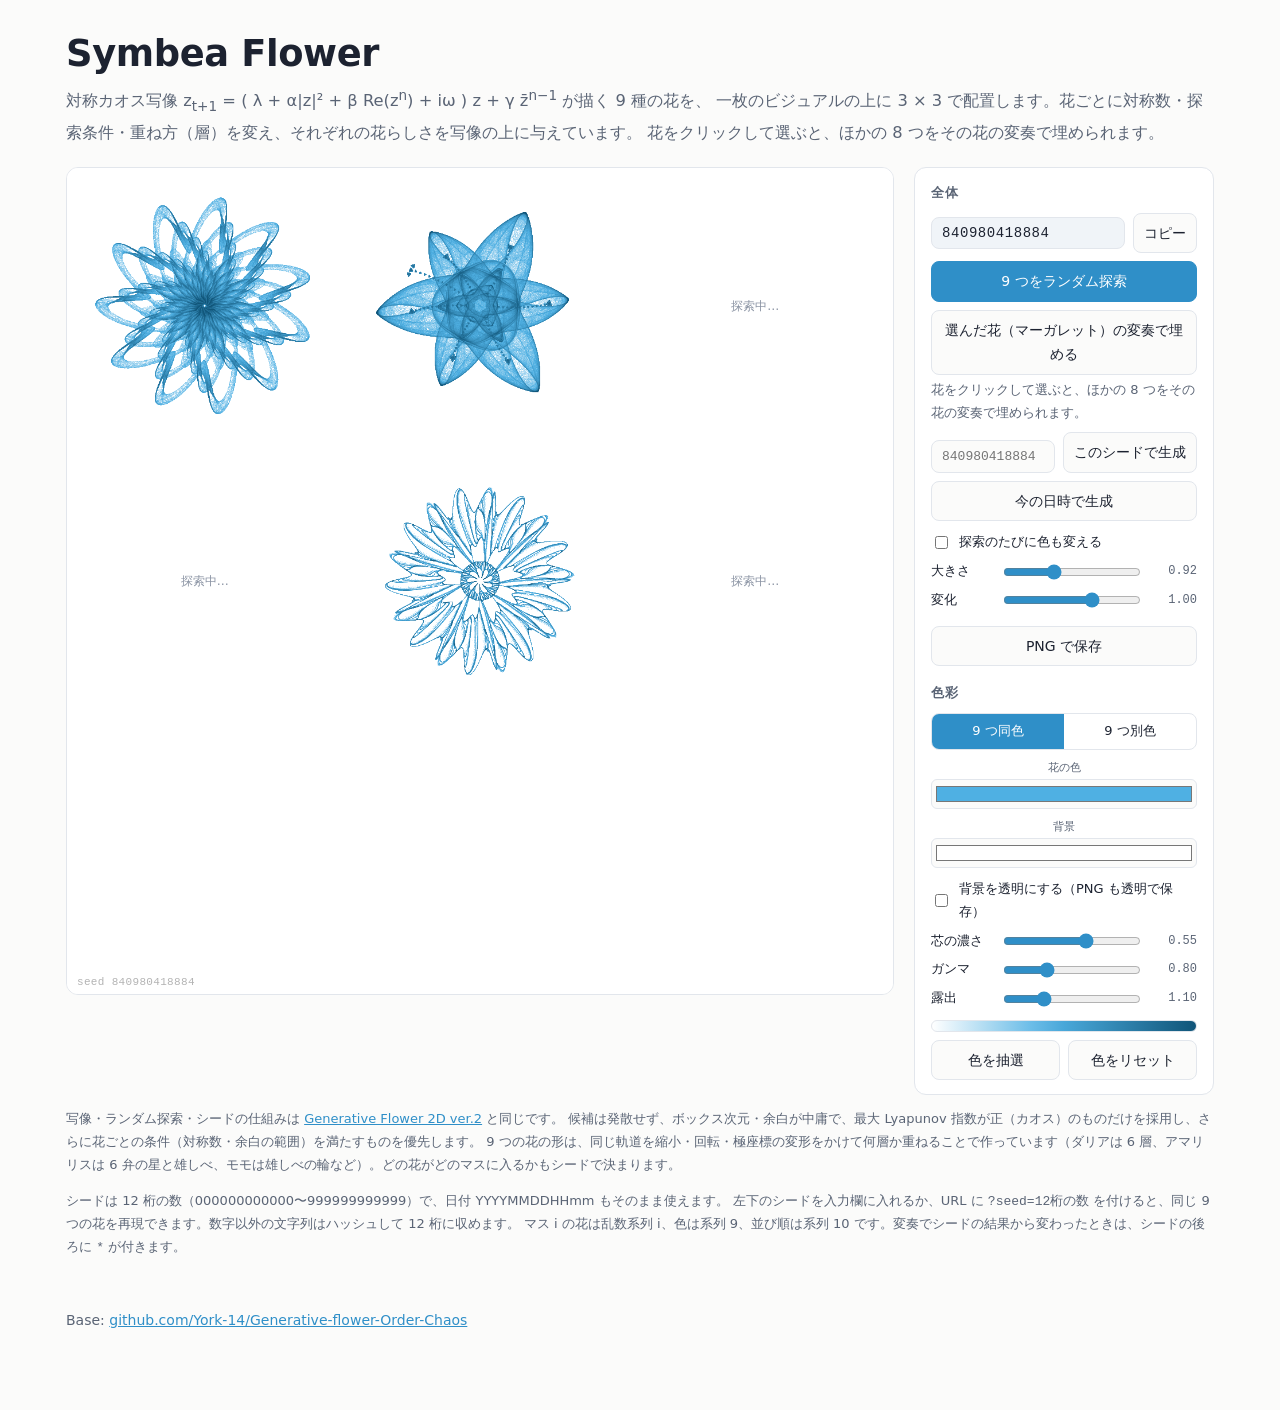
==== commit 8ea805a7: "Add transparent background, fix variations, remove per-flower panel - Transparent background: render" ====
--- a/docs/index.html
+++ b/docs/index.html
@@ -27,22 +27,14 @@
   border: 1px solid var(--border);
 }
 .canvas-wrap canvas { width: 100%; height: 100%; display: block; }
-/* 選択枠・名前・ロック表示は画像には含めず、上に重ねるだけ */
+/* 選択の目印は画像には含めず、上に重ねるだけ（クリックした直後に少しだけ出す） */
 .mark {
   position: absolute; width: calc(100% / 3); height: calc(100% / 3); pointer-events: none;
   border: 1.5px dashed transparent; border-radius: 8px; transition: border-color .15s;
 }
-.show-sel .mark.sel { border-color: var(--accent); }
-.mark .lock {
-  position: absolute; right: 6px; top: 4px; font-size: 11px; padding: 0 6px; border-radius: 6px;
-  background: rgba(0, 0, 0, .45); color: #fff;
-}
-.mark .name {
-  position: absolute; left: 0; right: 0; top: 4px; text-align: center; font-size: 11px; letter-spacing: .08em;
-  color: var(--muted); opacity: .8;
-}
-.mark .name { display: none; }
-.show-names .mark .name { display: block; }
+.mark.flash { border-color: var(--accent); transition: none; }
+/* 透明な背景は市松模様で示す（画像には含めない） */
+.canvas-wrap.clear { background: repeating-conic-gradient(#e6eaf0 0% 25%, #fff 0% 50%) 0 0 / 20px 20px !important; }
 #seed {
   position: absolute; left: 10px; bottom: 6px; font: 11px/1 ui-monospace, SFMono-Regular, Menlo, monospace;
   letter-spacing: .03em; color: rgba(0, 0, 0, .3); pointer-events: none; user-select: none;
@@ -113,7 +105,7 @@
   <h1>Symbea Flower</h1>
   <p class="lead">対称カオス写像 z<sub>t+1</sub> = ( λ + α|z|² + β Re(z<sup>n</sup>) + iω ) z + γ z̄<sup>n−1</sup> が描く 9 種の花を、
   一枚のビジュアルの上に 3 × 3 で配置します。花ごとに対称数・探索条件・重ね方（層）を変え、それぞれの花らしさを写像の上に与えています。
-  花をクリックすると、その花のパラメータを右のパネルで調整できます。</p>
+  花をクリックして選ぶと、ほかの 8 つをその花の変奏で埋められます。</p>
 
   <div class="studio">
     <div class="canvas-wrap" id="wrap" tabindex="0" role="button" aria-label="花を選ぶ">
@@ -129,6 +121,7 @@
       </div>
       <button id="rollAll" class="primary">9 つをランダム探索</button>
       <button id="variations">選んだ花の変奏で埋める</button>
+      <p class="hint" style="margin:4px 0 0">花をクリックして選ぶと、ほかの 8 つをその花の変奏で埋められます。</p>
       <div class="seedrow">
         <input type="text" id="seedIn" inputmode="numeric" autocomplete="off" spellcheck="false" placeholder="12 桁のシード" aria-label="シード（12 桁）">
         <button id="seedGo">このシードで生成</button>
@@ -138,16 +131,6 @@
       <label class="check"><input type="checkbox" id="rollColor"> 探索のたびに色も変える</label>
       <div id="layoutSliders"></div>
       <button id="saveAll">PNG で保存</button>
-      <p class="hint" style="margin:8px 0 0">ロックした花は再探索・変奏で置き換えません。</p>
-
-      <h4 id="selTitle">選択中の花</h4>
-      <div class="row">
-        <button id="rollOne">再抽選</button>
-        <button id="lock">ロック</button>
-      </div>
-      <div id="sliders"></div>
-      <label class="check"><input type="checkbox" id="showSel"> 選択枠を表示</label>
-      <label class="check"><input type="checkbox" id="showNames"> 花の名前を表示（画像には含めない）</label>
 
       <h4>色彩</h4>
       <div class="seg" role="radiogroup" aria-label="色の割り当て">
@@ -157,6 +140,7 @@
       <div class="colors" id="sameColors"><label>花の色<input type="color" id="base"></label></div>
       <div class="grid9" id="eachColors"></div>
       <div class="colors"><label>背景<input type="color" id="bg"></label></div>
+      <label class="check"><input type="checkbox" id="bgClear"> 背景を透明にする（PNG も透明で保存）</label>
       <div id="colorSliders"></div>
       <div id="swatch"></div>
       <div class="row">
@@ -172,7 +156,7 @@
   9 つの花の形は、同じ軌道を縮小・回転・極座標の変形をかけて何層か重ねることで作っています（ダリアは 6 層、アマリリスは 6 弁の星と雄しべ、モモは雄しべの輪など）。どの花がどのマスに入るかもシードで決まります。</p>
   <p class="hint">シードは 12 桁の数（000000000000〜999999999999）で、日付 YYYYMMDDHHmm もそのまま使えます。
   左下のシードを入力欄に入れるか、URL に <code>?seed=12桁の数</code> を付けると、同じ 9 つの花を再現できます。数字以外の文字列はハッシュして 12 桁に収めます。
-  マス i の花は乱数系列 i、色は系列 9、並び順は系列 10 です。ロックした花は種類ごとその場に残ります。再抽選・変奏・パラメータの編集・ロックした花の保持でシードの結果から変わったときは、シードの後ろに <code>*</code> が付きます。</p>
+  マス i の花は乱数系列 i、色は系列 9、並び順は系列 10 です。変奏でシードの結果から変わったときは、シードの後ろに <code>*</code> が付きます。</p>
 
   <footer>Base: <a href="https://github.com/York-14/Generative-flower-Order-Chaos">github.com/York-14/Generative-flower-Order-Chaos</a></footer>
 </main>
@@ -502,7 +486,7 @@
   const lumOf = c => (0.299 * c[0] + 0.587 * c[1] + 0.114 * c[2]) / 255;
   const SKY = "#4fb0e3";
   const SKY9 = ["#4fb0e3", "#6cc4ec", "#3d97d6", "#58bcd9", "#7fb6ee", "#3a86c8", "#63c7e3", "#4b9fe6", "#8ccbef"];
-  const COLOR_DEFAULT = { mode: "same", base: SKY, each: SKY9, bg: "#ffffff", depth: 0.55, gamma: 0.8, exposure: 1.1 };
+  const COLOR_DEFAULT = { mode: "same", base: SKY, each: SKY9, bg: "#ffffff", transparent: false, depth: 0.55, gamma: 0.8, exposure: 1.1 };
   const COLOR_SLIDERS = [["depth", "芯の濃さ", 0, 0.9, 0.01, 2], ["gamma", "ガンマ", 0.3, 2, 0.01, 2],
                          ["exposure", "露出", 0.4, 3, 0.01, 2]];
 
@@ -531,8 +515,10 @@
     return t => t < M ? start.map((v, k) => v + (mid[k] - v) * (t / M))
                       : mid.map((v, k) => v + (end[k] - v) * ((t - M) / (1 - M)));
   }
+  // 透明な背景は白い背景と同じく乗算で塗り、最後に白からの差をアルファに変える
+  const isLight = () => color.transparent || lumOf(hex2rgb(color.bg)) > 0.5;
   function buildLUT() {
-    const light = lumOf(hex2rgb(color.bg)) > 0.5;
+    const light = isLight();
     for (let i = 0; i < 9; i++) {
       const f = ramp(colorOf(i), light), L = LUTS[i];
       for (let t = 0; t < 256; t++) { const c = f(t / 255); L[t * 3] = c[0]; L[t * 3 + 1] = c[1]; L[t * 3 + 2] = c[2]; }
@@ -563,22 +549,20 @@
   for (let i = 0; i < 9; i++) {
     const mark = Object.assign(document.createElement("div"), { className: "mark" });
     mark.style.left = `${(i % 3) * 100 / 3}%`; mark.style.top = `${Math.floor(i / 3) * 100 / 3}%`;
-    const lk = Object.assign(document.createElement("span"), { className: "lock", textContent: "ロック", hidden: true });
     const busy = Object.assign(document.createElement("span"), { className: "busy", hidden: true });
-    const nm = Object.assign(document.createElement("span"), { className: "name" });
-    mark.append(lk, busy, nm); $("marks").append(mark);
-    flowers.push({ idx: i, ci: i, concept: CONCEPTS[i], q: null, locked: false, job: 0, gen: 0, hist: null, C: 0, max: 1, pts: 0, mark, lk, busy, nm });
+    mark.append(busy); $("marks").append(mark);
+    flowers.push({ idx: i, ci: i, concept: CONCEPTS[i], q: null, job: 0, gen: 0, hist: null, C: 0, max: 1, pts: 0, mark, busy });
   }
   // マス f に花の種類 ci を割り当てる
   function setConcept(f, ci) {
-    f.ci = ci; f.concept = CONCEPTS[ci]; f.nm.textContent = f.concept.name;
+    f.ci = ci; f.concept = CONCEPTS[ci];
   }
 
   // 1 フレームに 1 回だけ合成する
   let paintReq = 0;
   const requestPaint = () => { if (!paintReq) paintReq = requestAnimationFrame(() => { paintReq = 0; paint(); }); };
   function paint() {
-    const BG = hex2rgb(color.bg), light = lumOf(BG) > 0.5, g = color.gamma, ex = color.exposure;
+    const BG = hex2rgb(color.bg), light = isLight(), clear = color.transparent, g = color.gamma, ex = color.exposure;
     F.fill(light ? 1 : 0);
     for (const f of flowers) {
       if (!f.hist || !f.q) continue;
@@ -595,10 +579,16 @@
         }
       }
     }
-    wrap.style.background = color.bg;
+    wrap.style.background = color.bg; wrap.classList.toggle("clear", clear);
     $("seed").style.color = light ? "rgba(0, 0, 0, .3)" : "rgba(255, 255, 255, .32)";
     const d = img.data;
     for (let p = 0, k = 0; p < S * S; p++, k += 3) {
+      if (clear) {   // 白に重ねたときに乗算の結果と同じ色になるアルファと色
+        const al = 1 - Math.min(F[k], F[k + 1], F[k + 2]);
+        for (let c = 0; c < 3; c++) d[p * 4 + c] = al > 0 ? 255 * (F[k + c] - 1 + al) / al : 0;
+        d[p * 4 + 3] = 255 * al;
+        continue;
+      }
       for (let c = 0; c < 3; c++) d[p * 4 + c] = light ? BG[c] * F[k + c] : 255 - (255 - BG[c]) * (1 - F[k + c]);
       d[p * 4 + 3] = 255;
     }
@@ -681,7 +671,6 @@
     if (!q) return;                               // search は必ず候補を返す（ここに来るのは打ち切られたときだけ）
     f.busy.hidden = true;
     f.q = q; render(f); save();
-    if (f === sel) syncPanel();
   }
 
   // 9 つを同時に探索すると重いので 3 並列で順番に（新しい一括探索が始まったら古いものは打ち切る）
@@ -699,22 +688,19 @@
     for (let i = 8; i > 0; i--) { const j = Math.floor(r() * (i + 1)); [p[i], p[j]] = [p[j], p[i]]; }
     return p;
   }
-  // シードから 9 つを生成。マス i の花は系列 i、色は系列 9、並び順は系列 10 を使う。
-  // ロックした花は種類ごとその場に残し、残りの種類をシードの順で空いたマスに入れる
+  // シードから 9 つを生成。マス i の花は系列 i、色は系列 9、並び順は系列 10 を使う
   function generate(s) {
-    seed = s;
-    const list = unlocked();
-    edited = list.length < 9;
-    const kept = new Set(flowers.filter(f => f.locked).map(f => f.ci)), free = order(seed).filter(ci => !kept.has(ci));
-    list.forEach((f, k) => {
-      if (f.ci !== free[k]) { f.job++; f.q = null; f.hist = null; }
-      setConcept(f, free[k]);
+    seed = s; edited = false;
+    const perm = order(seed);
+    flowers.forEach(f => {
+      if (f.ci !== perm[f.idx]) { f.job++; f.q = null; f.hist = null; }
+      setConcept(f, perm[f.idx]);
     });
-    if (sel) syncPanel();
+    syncVariations();
     requestPaint();
     if ($("rollColor").checked) { Object.assign(color, randomColor(seedRng(seed, 9))); syncColor(); recolor(); }
     showSeed(); save();
-    rollMany(list, f => { const rng = seedRng(seed, f.idx); return () => randomParams(rng, f.concept); });
+    rollMany(flowers, f => { const rng = seedRng(seed, f.idx); return () => randomParams(rng, f.concept); });
   }
   function markEdited() {
     if (edited) return;
@@ -733,7 +719,7 @@
   }
 
   function save() {
-    store.set(SKEY, { cells: flowers.map(f => ({ ci: f.ci, q: f.q, locked: f.locked })), color, layout, sel: sel ? sel.idx : 4, seed, edited });
+    store.set(SKEY, { cells: flowers.map(f => ({ ci: f.ci, q: f.q })), color, layout, sel: sel ? sel.idx : 4, seed, edited });
   }
 
   // ==================================================================================
@@ -763,36 +749,20 @@
     layoutTimer = setTimeout(() => { flowers.forEach(f => f.q && render(f)); save(); }, 120);
   })();
 
-  const PARAMS = [
-    ["n", 3, 12, 1], ["lam", -3, 3, 0.001], ["alpha", -6, 6, 0.001],
-    ["beta", -2, 2, 0.001], ["gamma", -1.5, 1.5, 0.001], ["omega", -0.5, 0.5, 0.001],
-  ];
-  const SYM = { n: "n", lam: "λ", alpha: "α", beta: "β", gamma: "γ", omega: "ω" };
-  let sel = null, timer = null;
-  const paramShow = PARAMS.map(([k, lo, hi, st]) =>
-    slider($("sliders"), SYM[k], lo, hi, st, k === "n" ? 0 : 3, () => sel && sel.q ? sel.q[k] : 0, v => {
-      if (!sel || !sel.q) return;
-      sel.gen++; sel.busy.hidden = true;
-      sel.q = { ...sel.q, [k]: v };
-      markEdited();
-      clearTimeout(timer); const f = sel; timer = setTimeout(() => { render(f); save(); }, 40);
-    }));
-
-  function syncPanel() {
-    if (!sel) return;
-    $("selTitle").textContent = `選択中の花 #${sel.idx + 1} ${sel.concept.name}`;
-    $("lock").textContent = sel.locked ? "ロック解除" : "ロック";
-    paramShow.forEach(f => f());
-  }
-  function select(f) {
-    if (sel) sel.mark.classList.remove("sel");
-    sel = f; sel.mark.classList.add("sel");
-    syncPanel(); save();
+  let sel = null, flashTimer = null;
+  // 選んだ花の名前を変奏のボタンに出す
+  function syncVariations() {
+    $("variations").textContent = sel ? `選んだ花（${sel.concept.name}）の変奏で埋める` : "選んだ花の変奏で埋める";
+  }
+  function select(f, flash = false) {
+    if (sel) sel.mark.classList.remove("flash");
+    sel = f; syncVariations(); save();
+    if (flash) { sel.mark.classList.add("flash"); clearTimeout(flashTimer); flashTimer = setTimeout(() => f.mark.classList.remove("flash"), 900); }
   }
   wrap.addEventListener("click", e => {
     const r = wrap.getBoundingClientRect();
     const i = clip(Math.floor((e.clientX - r.left) / r.width * 3), 0, 2), j = clip(Math.floor((e.clientY - r.top) / r.height * 3), 0, 2);
-    select(flowers[j * 3 + i]);
+    select(flowers[j * 3 + i], true);
   });
   wrap.addEventListener("keydown", e => {
     if (!sel) return;
@@ -800,12 +770,8 @@
     if (d === undefined) return;
     e.preventDefault();
     const i = sel.idx + d;
-    if (i >= 0 && i < 9 && !(Math.abs(d) === 1 && Math.floor(i / 3) !== Math.floor(sel.idx / 3))) select(flowers[i]);
+    if (i >= 0 && i < 9 && !(Math.abs(d) === 1 && Math.floor(i / 3) !== Math.floor(sel.idx / 3))) select(flowers[i], true);
   });
-  const showSel = () => wrap.classList.toggle("show-sel", $("showSel").checked);
-  $("showSel").addEventListener("change", showSel);
-  const showNames = () => wrap.classList.toggle("show-names", $("showNames").checked);
-  $("showNames").addEventListener("change", showNames);
 
   // 色彩 UI
   CONCEPTS.forEach((c, i) => {
@@ -826,19 +792,20 @@
   function syncColor() {
     for (const r of document.querySelectorAll("input[name=cmode]")) r.checked = r.value === color.mode;
     $("base").value = color.base; $("bg").value = color.bg;
+    $("bgClear").checked = color.transparent; $("bg").disabled = color.transparent;
     color.each.forEach((c, i) => { $(`each${i}`).value = c; });
     colorShow.forEach(f => f());
   }
   for (const r of document.querySelectorAll("input[name=cmode]"))
     r.addEventListener("change", () => { if (r.checked) { color.mode = r.value; recolor(); } });
   for (const k of ["base", "bg"]) $(k).addEventListener("input", e => { color[k] = e.target.value; recolor(); });
+  $("bgClear").addEventListener("change", e => { color.transparent = e.target.checked; $("bg").disabled = color.transparent; recolor(); });
   $("randColor").addEventListener("click", () => { Object.assign(color, randomColor(freshRng())); syncColor(); recolor(); });
   $("resetColor").addEventListener("click", () => {
     Object.assign(color, { ...COLOR_DEFAULT, mode: color.mode, each: [...SKY9] }); syncColor(); recolor();
   });
 
   // 操作
-  const unlocked = () => flowers.filter(f => !f.locked);
   $("rollAll").addEventListener("click", () => generate(newSeed()));
   const seedError = msg => { $("seedErr").textContent = msg || ""; $("seedErr").hidden = !msg; };
   const seedFromInput = () => {
@@ -863,28 +830,19 @@
   $("seedNow").addEventListener("click", () => { seedError(); generate(dateSeed(new Date())); });
   $("seedGo").addEventListener("click", seedFromInput);
   $("seedIn").addEventListener("keydown", e => { if (e.key === "Enter") seedFromInput(); });
-  // 変奏：選んだ花のパラメータを、ほかの花の種類（対称数・層）で描く
+  // 変奏：ほかの 8 つを、選んだ花と同じ種類にして、そのパラメータの近く（変化の大きさを花ごとに変える）で埋める。
+  // 姿の変化はパラメータから決まるので、近いパラメータでも花びらの輪郭や層の構成は少しずつ違う姿になる
   $("variations").addEventListener("click", () => {
     if (!sel || !sel.q) return;
-    const base = sel.q, list = unlocked().filter(f => f !== sel);
-    if (!list.length) return;
+    const base = sel.q, c = sel.concept, list = flowers.filter(f => f !== sel);
     const base0 = newSeed();
     markEdited();
+    list.forEach(f => { f.job++; f.hist = null; setConcept(f, sel.ci); });
+    requestPaint();
     rollMany(list, f => {
       const r = seedRng(base0, f.idx), sc = 0.5 + 1.5 * list.indexOf(f) / Math.max(1, list.length - 1);
-      const b = { ...base, n: f.concept.ns.includes(base.n) ? base.n : pick(r, f.concept.ns), omega: f.concept.omega0 ? 0 : base.omega };
-      return () => mutate(r, b, sc, f.concept);
+      return () => mutate(r, base, sc, c);
     });
-  });
-  $("rollOne").addEventListener("click", () => {
-    if (!sel) return;
-    const rng = freshRng(), f = sel;
-    markEdited(); roll(f, () => randomParams(rng, f.concept));
-  });
-  $("lock").addEventListener("click", () => {
-    if (!sel) return;
-    sel.locked = !sel.locked; sel.lk.hidden = !sel.locked;
-    syncPanel(); save();
   });
 
   // 保存：パソコンは Blob URL でダウンロード。タッチ端末はページ内に画像を出し、長押しか共有シートで保存する
@@ -946,16 +904,17 @@
   document.addEventListener("keydown", e => { if (e.key === "Escape" && !$("saver").hidden) closeSaver(); });
 
   // 起動：URL の ?seed= を最優先。次に保存済みの花、どちらもなければ新しいシードで生成
-  syncColor(); recolor(); showSel(); showNames();
+  syncColor(); recolor();
   let urlSeed = null;
   try { urlSeed = parseSeed(new URLSearchParams(location.search).get("seed")); } catch (e) { seedError(`URL の ${e.message}`); }
+  // 変奏のあとは同じ種類が並ぶので、種類の重複は許す
   const hasSaved = Array.isArray(saved.cells) && saved.cells.length === 9 &&
-    new Set(saved.cells.map(c => c && c.ci)).size === 9 && saved.cells.every(c => Number.isInteger(c.ci) && c.ci >= 0 && c.ci < 9);
+    saved.cells.every(c => c && Number.isInteger(c.ci) && c.ci >= 0 && c.ci < 9);
   flowers.forEach(f => setConcept(f, hasSaved ? saved.cells[f.idx].ci : f.idx));
   if (hasSaved) {
     saved.cells.forEach((s, i) => {
       const f = flowers[i];
-      f.q = s.q || null; f.locked = !!s.locked; f.lk.hidden = !f.locked;
+      f.q = s.q || null;
     });
   }
   select(flowers[hasSaved ? clip(saved.sel | 0, 0, 8) : 4]);
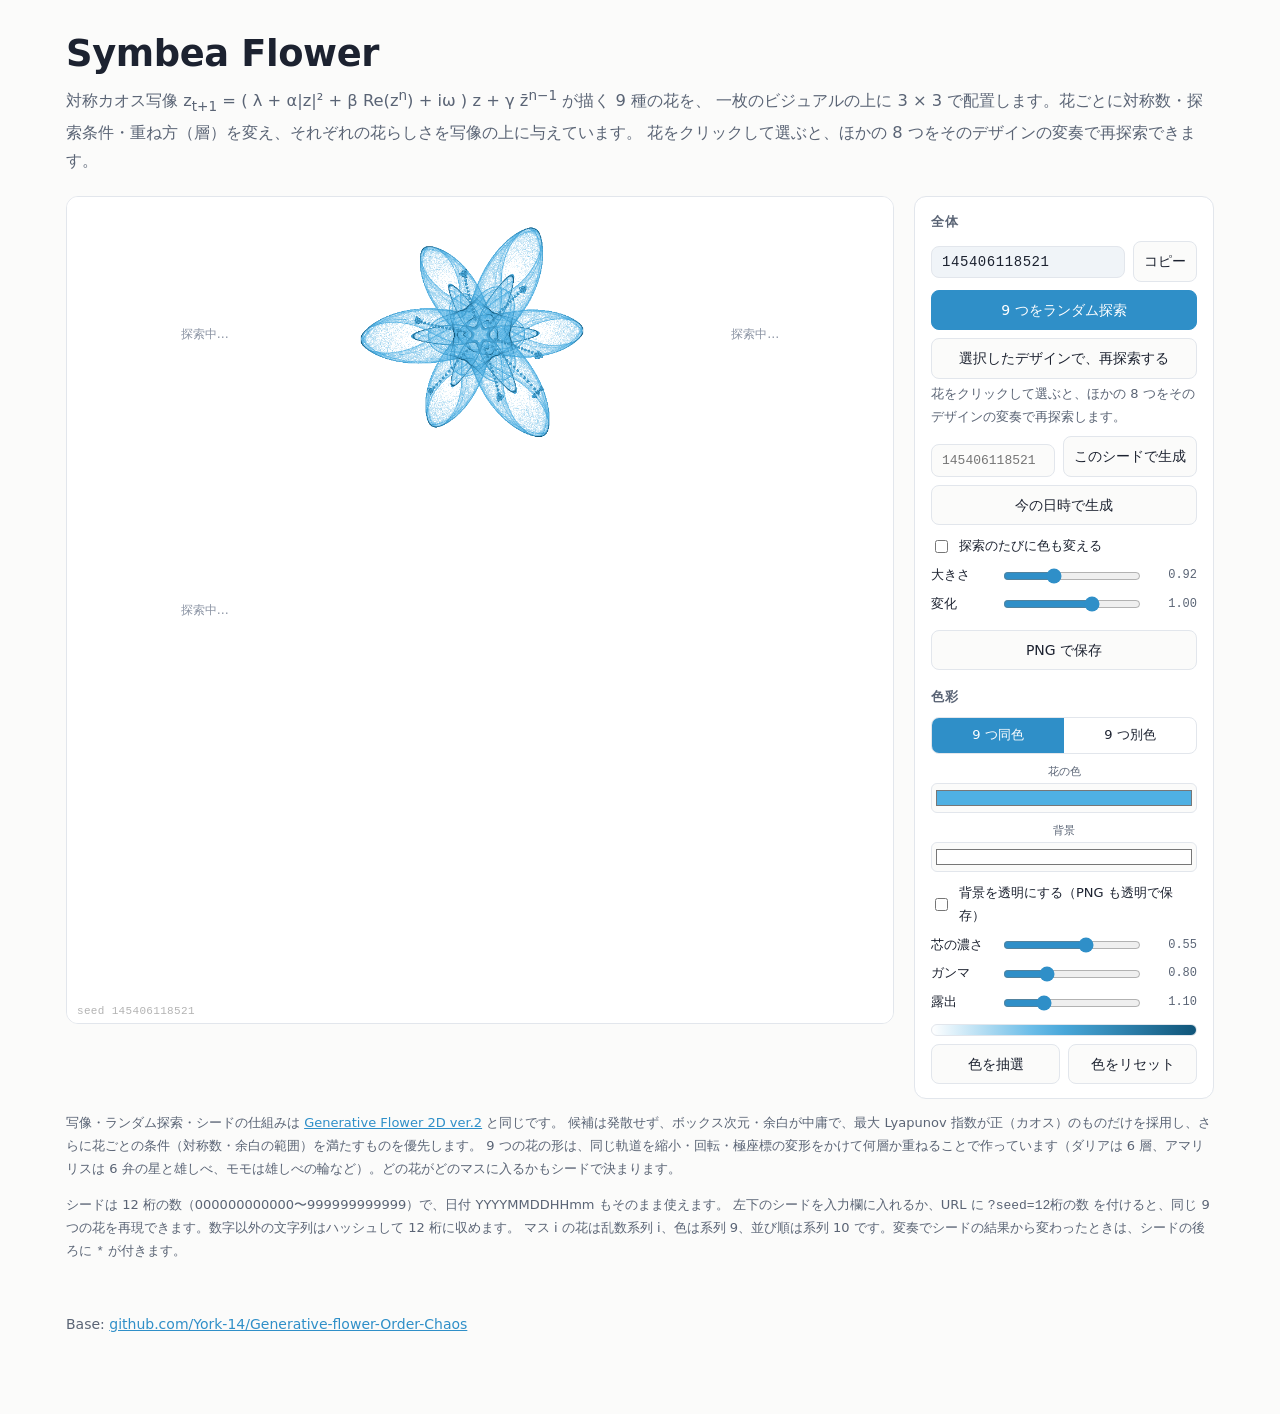
==== commit 0b782f3b: "Rename variations button to a fixed label without the flower name Co-Authored-By: Claude Opus 5.5 <n" ====
--- a/docs/index.html
+++ b/docs/index.html
@@ -105,7 +105,7 @@
   <h1>Symbea Flower</h1>
   <p class="lead">対称カオス写像 z<sub>t+1</sub> = ( λ + α|z|² + β Re(z<sup>n</sup>) + iω ) z + γ z̄<sup>n−1</sup> が描く 9 種の花を、
   一枚のビジュアルの上に 3 × 3 で配置します。花ごとに対称数・探索条件・重ね方（層）を変え、それぞれの花らしさを写像の上に与えています。
-  花をクリックして選ぶと、ほかの 8 つをその花の変奏で埋められます。</p>
+  花をクリックして選ぶと、ほかの 8 つをそのデザインの変奏で再探索できます。</p>
 
   <div class="studio">
     <div class="canvas-wrap" id="wrap" tabindex="0" role="button" aria-label="花を選ぶ">
@@ -120,8 +120,8 @@
         <button id="seedCopy">コピー</button>
       </div>
       <button id="rollAll" class="primary">9 つをランダム探索</button>
-      <button id="variations">選んだ花の変奏で埋める</button>
-      <p class="hint" style="margin:4px 0 0">花をクリックして選ぶと、ほかの 8 つをその花の変奏で埋められます。</p>
+      <button id="variations">選択したデザインで、再探索する</button>
+      <p class="hint" style="margin:4px 0 0">花をクリックして選ぶと、ほかの 8 つをそのデザインの変奏で再探索します。</p>
       <div class="seedrow">
         <input type="text" id="seedIn" inputmode="numeric" autocomplete="off" spellcheck="false" placeholder="12 桁のシード" aria-label="シード（12 桁）">
         <button id="seedGo">このシードで生成</button>
@@ -696,7 +696,6 @@
       if (f.ci !== perm[f.idx]) { f.job++; f.q = null; f.hist = null; }
       setConcept(f, perm[f.idx]);
     });
-    syncVariations();
     requestPaint();
     if ($("rollColor").checked) { Object.assign(color, randomColor(seedRng(seed, 9))); syncColor(); recolor(); }
     showSeed(); save();
@@ -750,13 +749,9 @@
   })();
 
   let sel = null, flashTimer = null;
-  // 選んだ花の名前を変奏のボタンに出す
-  function syncVariations() {
-    $("variations").textContent = sel ? `選んだ花（${sel.concept.name}）の変奏で埋める` : "選んだ花の変奏で埋める";
-  }
   function select(f, flash = false) {
     if (sel) sel.mark.classList.remove("flash");
-    sel = f; syncVariations(); save();
+    sel = f; save();
     if (flash) { sel.mark.classList.add("flash"); clearTimeout(flashTimer); flashTimer = setTimeout(() => f.mark.classList.remove("flash"), 900); }
   }
   wrap.addEventListener("click", e => {
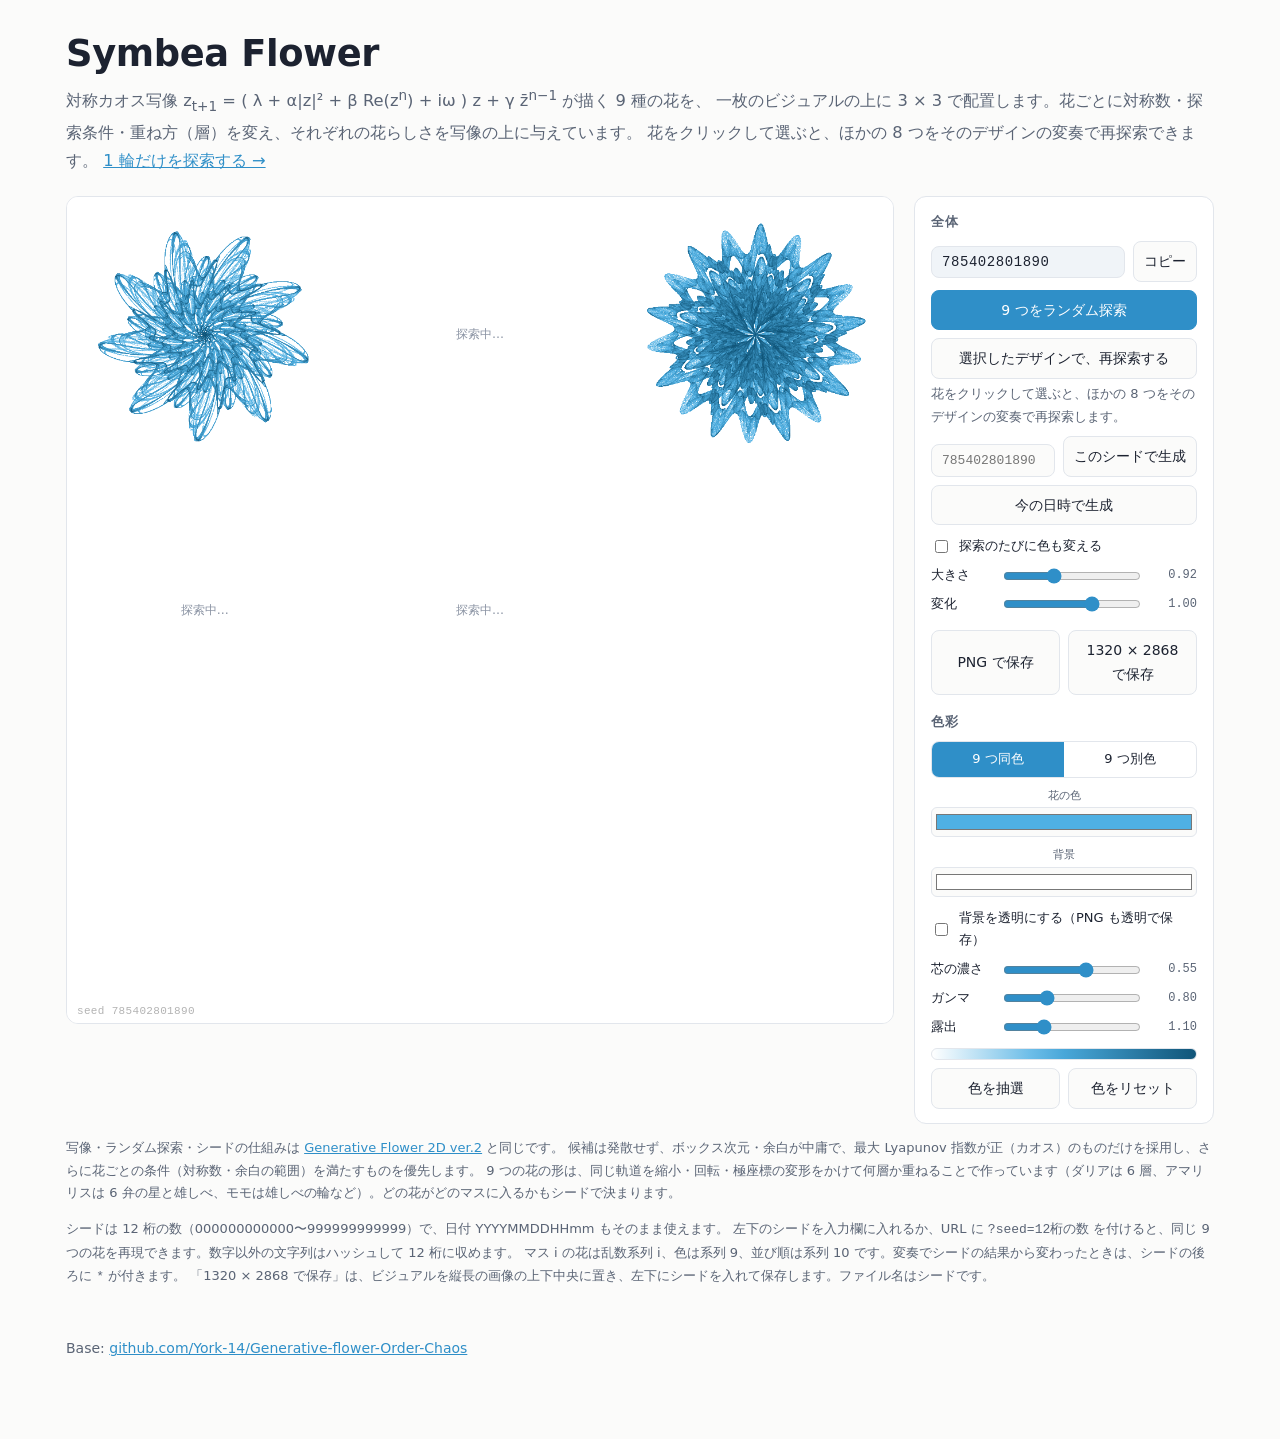
==== commit 58ea21c2: "Add single-flower page and 1320x2868 export, name files by seed - Move script and styles to docs/js/" ====
--- a/docs/index.html
+++ b/docs/index.html
@@ -5,107 +5,15 @@
 <meta name="viewport" content="width=device-width, initial-scale=1">
 <title>Symbea Flower — 9 つの花（3 × 3）</title>
 <meta name="description" content="対称カオス写像が描く 9 種の花（ポインセチア、マーガレット、アマリリス、アネモネ、センニチコウ、ダリア、ニゲラ、モモ、マリーゴールド）を 3 × 3 に配置する。">
-<style>
-:root {
-  --bg: #fbfbfa; --surface: #ffffff; --text: #1c2230; --muted: #5a6475;
-  --border: #e2e6ec; --accent: #2f8fc8; --code-bg: #f0f4f8;
-}
-* { box-sizing: border-box; }
-[hidden] { display: none !important; }
-body {
-  margin: 0; background: var(--bg); color: var(--text);
-  font: 16px/1.75 system-ui, -apple-system, "Hiragino Sans", "Noto Sans JP", sans-serif;
-}
-main { max-width: 1180px; margin: 0 auto; padding: 32px 16px 80px; }
-h1 { font-size: clamp(1.6rem, 4.4vw, 2.3rem); line-height: 1.2; margin: 0 0 8px; letter-spacing: -0.01em; }
-.lead { color: var(--muted); font-size: 1.02rem; margin: 0 0 20px; }
-a { color: var(--accent); }
-.studio { display: grid; grid-template-columns: minmax(0, 1fr) 300px; gap: 20px; align-items: start; }
-@media (max-width: 820px) { .studio { grid-template-columns: 1fr; } }
-.canvas-wrap {
-  position: relative; background: #fff; border-radius: 12px; overflow: hidden; aspect-ratio: 1; cursor: pointer;
-  border: 1px solid var(--border);
-}
-.canvas-wrap canvas { width: 100%; height: 100%; display: block; }
-/* 選択の目印は画像には含めず、上に重ねるだけ（クリックした直後に少しだけ出す） */
-.mark {
-  position: absolute; width: calc(100% / 3); height: calc(100% / 3); pointer-events: none;
-  border: 1.5px dashed transparent; border-radius: 8px; transition: border-color .15s;
-}
-.mark.flash { border-color: var(--accent); transition: none; }
-/* 透明な背景は市松模様で示す（画像には含めない） */
-.canvas-wrap.clear { background: repeating-conic-gradient(#e6eaf0 0% 25%, #fff 0% 50%) 0 0 / 20px 20px !important; }
-#seed {
-  position: absolute; left: 10px; bottom: 6px; font: 11px/1 ui-monospace, SFMono-Regular, Menlo, monospace;
-  letter-spacing: .03em; color: rgba(0, 0, 0, .3); pointer-events: none; user-select: none;
-}
-.mark .busy {
-  position: absolute; left: 50%; top: 50%; transform: translate(-50%, -50%); font-size: 12px; color: #8a93a3;
-  white-space: nowrap;
-}
-.panel { background: var(--surface); border: 1px solid var(--border); border-radius: 12px; padding: 14px 16px; }
-.panel h4 { margin: 16px 0 2px; font-size: 13px; color: var(--muted); font-weight: 600; letter-spacing: .04em; }
-.panel h4:first-child { margin-top: 0; }
-.panel label.sl { display: grid; grid-template-columns: 62px 1fr 50px; align-items: center; gap: 8px; font-size: 13px; margin: 6px 0; }
-.panel input[type=range] { width: 100%; accent-color: var(--accent); }
-.panel output { font-family: ui-monospace, monospace; font-size: 12px; text-align: right; color: var(--muted); }
-.panel select, .panel button {
-  width: 100%; font: inherit; font-size: 14px; padding: 7px 10px; margin-top: 8px; border-radius: 8px;
-  border: 1px solid var(--border); background: var(--bg); color: var(--text); cursor: pointer;
-}
-.panel button.primary { background: var(--accent); color: #fff; border-color: var(--accent); }
-.panel .row { display: grid; grid-template-columns: 1fr 1fr; gap: 8px; }
-.panel .seedrow { display: grid; grid-template-columns: minmax(0, 1fr) auto; gap: 8px; align-items: end; }
-.panel .seedrow input {
-  width: 100%; font: 13px ui-monospace, monospace; padding: 8px 10px; margin-top: 8px; border-radius: 8px;
-  border: 1px solid var(--border); background: var(--bg); color: var(--text);
-}
-.panel .seedrow button { width: auto; }
-.panel .seedcur { display: grid; grid-template-columns: minmax(0, 1fr) auto; gap: 8px; align-items: center; margin-top: 8px; }
-.panel .seedcur code {
-  font: 14px ui-monospace, SFMono-Regular, Menlo, monospace; letter-spacing: .04em; padding: 7px 10px; border-radius: 8px;
-  background: var(--code-bg); border: 1px solid var(--border); user-select: all; -webkit-user-select: all; overflow-wrap: anywhere;
-}
-.panel .seedcur button { width: auto; margin-top: 0; }
-.panel .check { display: flex; gap: 8px; align-items: center; font-size: 13px; margin-top: 10px; }
-.panel .check input { accent-color: var(--accent); }
-.panel .seg { display: grid; grid-template-columns: 1fr 1fr; margin-top: 8px; border: 1px solid var(--border); border-radius: 8px; overflow: hidden; }
-.panel .seg label { text-align: center; font-size: 13px; padding: 6px 0; cursor: pointer; }
-.panel .seg input { display: none; }
-.panel .seg label:has(input:checked) { background: var(--accent); color: #fff; }
-.panel .colors { display: flex; gap: 8px; margin-top: 8px; }
-.panel .colors label { display: flex; flex-direction: column; align-items: center; gap: 2px; margin: 0; font-size: 11px; color: var(--muted); flex: 1; }
-.panel .grid9 { display: grid; grid-template-columns: repeat(3, 1fr); gap: 6px 8px; margin-top: 8px; }
-.panel .grid9 label { display: flex; flex-direction: column; gap: 1px; font-size: 10.5px; color: var(--muted); white-space: nowrap; overflow: hidden; }
-.panel .grid9 label span { overflow: hidden; text-overflow: ellipsis; }
-.panel input[type=color] { width: 100%; height: 30px; border: 1px solid var(--border); border-radius: 6px; padding: 2px; background: var(--bg); cursor: pointer; }
-#swatch { height: 12px; border-radius: 6px; margin-top: 10px; border: 1px solid var(--border); }
-.hint { font-size: 13px; color: var(--muted); }
-footer { margin-top: 48px; color: var(--muted); font-size: 14px; }
-.saver {
-  position: fixed; inset: 0; z-index: 10; background: rgba(0, 0, 0, .6);
-  display: flex; align-items: center; justify-content: center; padding: 16px;
-}
-.saver-box {
-  width: min(560px, 100%); max-height: 100%; overflow: auto; background: var(--surface); color: var(--text);
-  border-radius: 14px; padding: 14px; text-align: center;
-}
-.saver-box img { width: 100%; height: auto; display: block; border-radius: 8px; -webkit-touch-callout: default; }
-.saver-box p { font-size: 14px; color: var(--muted); margin: 10px 0 4px; }
-.saver-btns { display: flex; gap: 8px; margin-top: 8px; }
-.saver-btns button {
-  flex: 1; font: inherit; font-size: 15px; padding: 10px; border-radius: 8px; cursor: pointer;
-  border: 1px solid var(--border); background: var(--bg); color: var(--text);
-}
-.saver-btns button.primary { background: var(--accent); color: #fff; border-color: var(--accent); }
-</style>
+<link rel="stylesheet" href="css/symbea.css">
 </head>
-<body>
+<body data-grid="3">
 <main>
   <h1>Symbea Flower</h1>
   <p class="lead">対称カオス写像 z<sub>t+1</sub> = ( λ + α|z|² + β Re(z<sup>n</sup>) + iω ) z + γ z̄<sup>n−1</sup> が描く 9 種の花を、
   一枚のビジュアルの上に 3 × 3 で配置します。花ごとに対称数・探索条件・重ね方（層）を変え、それぞれの花らしさを写像の上に与えています。
-  花をクリックして選ぶと、ほかの 8 つをそのデザインの変奏で再探索できます。</p>
+  花をクリックして選ぶと、ほかの 8 つをそのデザインの変奏で再探索できます。
+  <a href="single.html">1 輪だけを探索する →</a></p>
 
   <div class="studio">
     <div class="canvas-wrap" id="wrap" tabindex="0" role="button" aria-label="花を選ぶ">
@@ -130,7 +38,10 @@
       <button id="seedNow">今の日時で生成</button>
       <label class="check"><input type="checkbox" id="rollColor"> 探索のたびに色も変える</label>
       <div id="layoutSliders"></div>
-      <button id="saveAll">PNG で保存</button>
+      <div class="row">
+        <button id="saveAll">PNG で保存</button>
+        <button id="saveTall">1320 × 2868 で保存</button>
+      </div>
 
       <h4>色彩</h4>
       <div class="seg" role="radiogroup" aria-label="色の割り当て">
@@ -156,7 +67,8 @@
   9 つの花の形は、同じ軌道を縮小・回転・極座標の変形をかけて何層か重ねることで作っています（ダリアは 6 層、アマリリスは 6 弁の星と雄しべ、モモは雄しべの輪など）。どの花がどのマスに入るかもシードで決まります。</p>
   <p class="hint">シードは 12 桁の数（000000000000〜999999999999）で、日付 YYYYMMDDHHmm もそのまま使えます。
   左下のシードを入力欄に入れるか、URL に <code>?seed=12桁の数</code> を付けると、同じ 9 つの花を再現できます。数字以外の文字列はハッシュして 12 桁に収めます。
-  マス i の花は乱数系列 i、色は系列 9、並び順は系列 10 です。変奏でシードの結果から変わったときは、シードの後ろに <code>*</code> が付きます。</p>
+  マス i の花は乱数系列 i、色は系列 9、並び順は系列 10 です。変奏でシードの結果から変わったときは、シードの後ろに <code>*</code> が付きます。
+  「1320 × 2868 で保存」は、ビジュアルを縦長の画像の上下中央に置き、左下にシードを入れて保存します。ファイル名はシードです。</p>
 
   <footer>Base: <a href="https://github.com/York-14/Generative-flower-Order-Chaos">github.com/York-14/Generative-flower-Order-Chaos</a></footer>
 </main>
@@ -172,752 +84,6 @@
   </div>
 </div>
 
-<script>
-(() => {
-  const $ = id => document.getElementById(id);
-  const store = {
-    get(k) { try { return JSON.parse(localStorage.getItem(k)); } catch { return null; } },
-    set(k, v) { try { localStorage.setItem(k, JSON.stringify(v)); } catch {} },
-  };
-  // シード付き乱数。シードは 12 桁の整数 0 ≤ s < 10^12（日付 YYYYMMDDHHmm もそのまま使える）
-  // s を上位・下位の 32bit に分け、系列番号 k と混ぜて 128bit 状態の sfc32 を初期化する。
-  // 花 i は系列 i、色は系列 9。系列ごとに独立なので、探索の順番に結果が左右されない
-  const SEED_SPACE = 1e12;
-  const pad12 = s => String(s).padStart(12, "0");
-  function splitmix32(a) {
-    return () => {
-      a = a + 0x9E3779B9 | 0;
-      let z = a;
-      z = Math.imul(z ^ z >>> 16, 0x85EBCA6B); z = Math.imul(z ^ z >>> 13, 0xC2B2AE35);
-      return (z ^ z >>> 16) >>> 0;
-    };
-  }
-  // (hi, lo, k) → 4 ワード。k を固定すると (hi, lo) に対して単射（各 splitmix32 の初回出力が種に対して全単射のため）
-  function subSeed(hi, lo, k) {
-    const a = splitmix32(lo), b = splitmix32(Math.imul(hi, 0x9E3779B1) ^ 0x6A09E667),
-          c = splitmix32(Math.imul(k + 1, 0x85EBCA77) ^ 0xBB67AE85);
-    const a0 = a(), b0 = b(), c0 = c();
-    return [a0 ^ c0, b0 ^ a(), c0 ^ b(), a() ^ b() ^ c()].map(x => x >>> 0);
-  }
-  function sfc32(a, b, c, d) {
-    const next = () => {
-      const t = (a + b | 0) + d | 0;
-      d = d + 1 | 0; a = b ^ b >>> 9; b = c + (c << 3) | 0; c = (c << 21 | c >>> 11) + t | 0;
-      return (t >>> 0) / 4294967296;
-    };
-    for (let i = 0; i < 12; i++) next();       // 初期状態の偏りを捨てる
-    return next;
-  }
-  const seedRng = (s, k) => sfc32(...subSeed(Math.floor(s / 4294967296), s % 4294967296, k));
-  // 64bit を棄却サンプリングして 0〜10^12−1 の一様乱数にする
-  function newSeed() {
-    const N = 1000000000000n, LIMIT = (1n << 64n) - (1n << 64n) % N, w = new Uint32Array(2);
-    for (;;) {
-      crypto.getRandomValues(w);
-      const v = BigInt(w[0]) << 32n | BigInt(w[1]);
-      if (v < LIMIT) return Number(v % N);
-    }
-  }
-  const freshRng = () => seedRng(newSeed(), 0);   // 再抽選・変奏・色の抽選など、シードに紐づかない乱数
-  // 1〜12 桁の数字はそのまま、13 桁以上はエラー、それ以外の文字列は 64bit FNV-1a で 10^12 に収める
-  function parseSeed(str) {
-    str = String(str ?? "").trim();
-    if (!str) return null;
-    if (/^\d+$/.test(str)) {
-      if (str.length > 12) throw new RangeError("シードは 12 桁まで（000000000000〜999999999999）です");
-      return Number(str);
-    }
-    let h = 0xCBF29CE484222325n;
-    for (const b of new TextEncoder().encode(str)) h = (h ^ BigInt(b)) * 0x100000001B3n & 0xFFFFFFFFFFFFFFFFn;
-    return Number(h % 1000000000000n);
-  }
-  const dateSeed = d => Number(`${d.getFullYear()}${[d.getMonth() + 1, d.getDate(), d.getHours(), d.getMinutes()]
-    .map(v => String(v).padStart(2, "0")).join("")}`);
-  const rnd = (rng, lo, hi) => lo + rng() * (hi - lo);
-  const pick = (rng, a) => a[Math.floor(rng() * a.length)];
-  const clip = (v, lo, hi) => Math.max(lo, Math.min(hi, v));
-  const yieldUI = () => new Promise(r => setTimeout(r, 0));
-
-  // ==================================================================================
-  // 写像（ver.1 と同じ）
-  // ==================================================================================
-  let NX = 0, NY = 0;
-  function step(q, x, y) {
-    const zz = x * x + y * y;
-    let zr = x, zi = y;                         // z^(n-1)
-    for (let i = 1; i < q.n - 1; i++) { const t = zr * x - zi * y; zi = zr * y + zi * x; zr = t; }
-    const ren = zr * x - zi * y;                // Re(z^n)
-    const p = q.lam + q.alpha * zz + q.beta * ren;
-    NX = p * x - q.omega * y + q.gamma * zr;
-    NY = p * y + q.omega * x - q.gamma * zi;
-  }
-
-  // 過渡を捨てて境界半径を推定。発散・固定点なら null
-  function probe(q, N = 20000) {
-    let x = 0.01, y = 0.003, R = 0;
-    for (let i = 0; i < N; i++) {
-      step(q, x, y); x = NX; y = NY;
-      if (!(Math.abs(x) + Math.abs(y) < 1e4)) return null;
-      if (i > 1000) { const r = x * x + y * y; if (r > R) R = r; }
-    }
-    R = Math.sqrt(R);
-    return R > 1e-6 ? { R, x, y } : null;
-  }
-
-  // 軌道を 128×128 に落としてボックス次元・余白・Lyapunov を測る
-  function analyze(q) {
-    const pr = probe(q);
-    if (!pr) return null;
-    const G = 128, h = new Uint8Array(G * G);
-    let x = pr.x, y = pr.y;
-    for (let i = 0; i < 80000; i++) {
-      step(q, x, y); x = NX; y = NY;
-      const gx = ((x / pr.R) * 0.5 + 0.5) * (G - 1) | 0, gy = ((y / pr.R) * 0.5 + 0.5) * (G - 1) | 0;
-      if (gx >= 0 && gx < G && gy >= 0 && gy < G) h[gy * G + gx] = 1;
-    }
-    const occ32 = new Uint8Array(32 * 32), c = (G - 1) / 2;
-    let c128 = 0, c32 = 0, occDisk = 0, disk = 0;
-    for (let j = 0; j < G; j++) for (let i = 0; i < G; i++) {
-      const dx = i - c, dy = j - c, inD = dx * dx + dy * dy <= (G / 2) ** 2;
-      if (inD) disk++;
-      if (!h[j * G + i]) continue;
-      c128++; if (inD) occDisk++;
-      const o = (j >> 2) * 32 + (i >> 2); if (!occ32[o]) { occ32[o] = 1; c32++; }
-    }
-    const d0 = 1e-8; let x2 = x + d0, y2 = y, lsum = 0;
-    for (let i = 0; i < 3000; i++) {
-      step(q, x, y); const ax = NX, ay = NY;
-      step(q, x2, y2);
-      const dx = NX - ax, dy = NY - ay, dd = Math.hypot(dx, dy) || 1e-300;
-      lsum += Math.log(dd / d0);
-      x = ax; y = ay; x2 = ax + dx * d0 / dd; y2 = ay + dy * d0 / dd;
-    }
-    return { D: Math.log2(c128 / Math.max(c32, 1)) / 2, fill: occDisk / disk, lyap: lsum / 3000 };
-  }
-  const isGood = a => a && a.D > 1.45 && a.D < 1.9 && a.fill > 0.15 && a.fill < 0.7 && a.lyap > 0.01;
-
-  // ==================================================================================
-  // 9 つの花のコンセプト
-  // 写像は変えず、(1) 対称数 n と探索条件（余白の範囲）、(2) 同じ軌道を重ねる「層」で花らしさを与える。
-  // 層 = { s: 半径, rot: 回転, dx, dy: 中心のずれ, warp: 極座標の変形 r → r^warp, dens: 面積あたりの点の濃さ,
-  //        sy: 縦の縮率, upper: 回転後の上半分だけ描く,
-  //        eq: 半径の均等化 r → √CDF(r)（軌道が中心から外周まで面積あたり均等に広がる。角度方向の形はそのまま）,
-  //        mod: 姿の変化（花びらの輪郭・ねじれ）をかける }
-  // どの層も、アトラクタの中心の穴（内径 r0）を r → (r − r0)/(1 − r0) で閉じ、花びらが中心から出るようにする
-  // ==================================================================================
-  const TAU = Math.PI * 2;
-  const BALL = 0.55;                          // r → r^0.55：内側を押し広げて、球・円盤のように詰まった形にする
-  // パラメータから決まる乱数（雄しべの配置など）。パラメータが同じなら同じ形になる。salt で系列を分ける
-  function hashRng(q, salt = 0) {
-    let h = 0x811C9DC5 ^ Math.imul(salt, 0x9E3779B9);
-    for (const ch of [q.n, q.lam, q.alpha, q.beta, q.gamma, q.omega].map(v => (+v).toFixed(6)).join(","))
-      h = Math.imul(h ^ ch.charCodeAt(0), 0x01000193);
-    return sfc32(h >>> 0, 0x9E3779B9, 0x243F6A88, 0xB7E15162);
-  }
-  // 姿の変化：パラメータから決まる乱数で、花の大きさ・花びらの輪郭・ねじれ・層の構成を変える。
-  // 輪郭は r → r·(1 − a(1 − |cos(k(θ − φ)/2)|^p))（k = n または 2n 枚の花びら、a: 切れ込みの深さ、p: 尖り）、
-  // ねじれは θ → θ + tw·r。vary（パネルの「変化」）が 0 なら既定の姿、1 で花ごとの範囲いっぱいに変わる
-  function form(q, c, vary) {
-    const r = hashRng(q, 1), F = c.form || {}, k = q.n * pick(r, F.m || [1]);
-    const size = rnd(r, ...(F.size || [1, 1])), a = rnd(r, ...(F.a || [0, 0])), p = rnd(r, ...(F.p || [1, 1]));
-    const phase = r() < 0.5 ? 0 : Math.PI / k, tw = (F.tw || 0) * rnd(r, -1, 1), lr = hashRng(q, 2);
-    return {
-      k, p, phase, size: 1 - (1 - size) * vary, a: Math.min(0.9, a * vary), tw: tw * vary,
-      r: lr,
-      v: (def, lo, hi) => def + (rnd(lr, lo, hi) - def) * Math.min(1, vary),   // 既定値から範囲内の値へ vary の割合で寄せる
-      flag: (def, prob) => { const u = lr(); return vary > 0 ? u < prob : def; },
-    };
-  }
-  // アマリリス：花の中心から伸びる 6 本の雄しべと 1 本の雌しべ。花糸はごく小さな軌道を点線のように並べ、先に葯（柱頭は 3 裂）を付ける
-  function pistils(q, V) {
-    const r = hashRng(q), out = [], L0 = V.v(0.55, 0.42, 0.7), bend = V.v(0, -0.12, 0.12);
-    const line = (ang, len, tip) => {
-      const D = 14;
-      for (let j = 1; j <= D; j++) {
-        const t = j / D, d = 0.1 + (len - 0.1) * t, a = ang + bend * t * t;
-        out.push({ s: 0.012, rot: r() * TAU, dx: d * Math.cos(a), dy: d * Math.sin(a), dens: 8 });
-      }
-      const a = ang + bend;
-      tip.forEach(([da, s]) => out.push({ s, rot: r() * TAU, dx: len * Math.cos(a + da), dy: len * Math.sin(a + da), dens: 12 }));
-    };
-    const base = r() * TAU;
-    for (let i = 0; i < 6; i++) line(base + i * TAU / 6 + (r() - 0.5) * 0.25, L0 * (0.85 + r() * 0.2), [[0, 0.03 + r() * 0.01]]);
-    line(base + TAU / 12, L0 * 1.12, [[-0.06, 0.022], [0, 0.022], [0.06, 0.022]]);     // 雌しべ（柱頭は 3 裂）
-    return out;
-  }
-  // モモ：中心から長く伸びる雄しべの先の葯（やく）。同じ軌道をごく小さくして、半径をばらつかせた輪に並べる
-  function stamens(q, V) {
-    const r = hashRng(q), K = Math.round(V.v(24, 16, 36)), R0 = V.v(0.34, 0.24, 0.44), sp = V.v(0.08, 0.03, 0.14);
-    return Array.from({ length: K }, (_, i) => {
-      const a = (i + 0.5 * r()) * TAU / K, d = R0 + (r() * 2 - 1) * sp;
-      return { s: 0.032 + r() * 0.016, rot: r() * TAU, dx: d * Math.cos(a), dy: d * Math.sin(a), dens: 6 };
-    });
-  }
-  const disc = (s, dens = 3) => ({ s, warp: BALL, dens });     // 花の中心（同じ軌道を小さく丸めたもの）
-  // form: 姿の変化の範囲（size: 大きさ、m: 花びらの数は n の何倍か、a: 切れ込みの深さ、p: 尖り、tw: ねじれの最大）
-  const CONCEPTS = [
-    { name: "ポインセチア", ns: [5, 6], omega0: true, fill: [0.15, 0.6],
-      form: { size: [0.78, 1], m: [1], a: [0.15, 0.55], p: [1.5, 4], tw: 0.12 },
-      layers: (q, V) => { const t = Math.round(V.v(2, 2, 3.4)), s2 = V.v(0.6, 0.45, 0.75);
-        return [...Array.from({ length: t }, (_, k) => ({ s: s2 ** k, rot: k * Math.PI / q.n, mod: true })), disc(V.v(0.13, 0.08, 0.18), 2.5)]; } },
-    { name: "マーガレット", ns: [9, 10, 11, 12], fill: [0.15, 0.5],
-      form: { size: [0.78, 1], m: [2], a: [0.05, 0.4], p: [0.8, 2.5], tw: 0.15 },
-      layers: (q, V) => [{ s: 1, mod: true }, ...(V.flag(true, 0.65) ? [{ s: V.v(0.96, 0.8, 1), rot: Math.PI / q.n, mod: true }] : []),
-                         disc(V.v(0.22, 0.14, 0.32))] },
-    // アマリリス：3 回対称の軌道で尖った花びら 3 枚の層を 2 つ、π/3 ずらして重ね、外花被 3 枚・内花被 3 枚の 6 弁の星形にする。
-    // 中心は濃い喉、そこから雄しべ 6 本と雌しべ 1 本が伸びる
-    { name: "アマリリス", ns: [3], omega0: true, fill: [0.25, 0.65], align: true,
-      form: { size: [0.85, 1], m: [1], a: [0.35, 0.65], p: [1.5, 4], tw: 0.08 },
-      layers: (q, V) => [{ s: 1, mod: true }, { s: V.v(0.88, 0.75, 0.95), rot: Math.PI / 3, mod: true },
-                         disc(V.v(0.2, 0.14, 0.28), 3), ...pistils(q, V)] },
-    { name: "アネモネ", ns: [5, 6, 7, 8], fill: [0.35, 0.7],
-      form: { size: [0.75, 1], m: [1], a: [0.1, 0.45], p: [0.5, 1.6], tw: 0.25 },
-      layers: (q, V) => [{ s: 1, mod: true }, ...(V.flag(false, 0.45) ? [{ s: V.v(0.65, 0.5, 0.78), rot: Math.PI / q.n, mod: true, dens: 0.8 }] : []),
-                         disc(V.v(0.28, 0.18, 0.38), 4)] },
-    { name: "センニチコウ", ns: [8, 9, 10, 11, 12], fill: [0.3, 0.7],
-      form: { size: [0.6, 0.92], m: [2], a: [0.03, 0.2], p: [1, 3], tw: 0.25 },
-      layers: (q, V) => { const t = Math.round(V.v(5, 3, 6.4));
-        return Array.from({ length: t }, (_, k) => ({ s: 0.84 - k * 0.64 / (t - 1), rot: k * Math.PI / q.n + k * 0.11, warp: BALL, mod: true })); } },
-    { name: "ダリア", ns: [8, 9, 10, 11, 12], fill: [0.2, 0.65],
-      form: { size: [0.82, 1], m: [1], a: [0.15, 0.5], p: [0.8, 3], tw: 0.5 },
-      layers: (q, V) => { const t = Math.round(V.v(6, 4, 8.4)), ratio = V.v(0.8, 0.72, 0.86), jit = V.v(0.06, 0, 0.18);
-        return Array.from({ length: t }, (_, k) => ({ s: 0.98 * ratio ** k, rot: (k % 2) * Math.PI / q.n + k * jit, mod: true })); } },
-    { name: "ニゲラ", ns: [5], fill: [0.12, 0.42],
-      form: { size: [0.78, 1], m: [1, 2], a: [0.1, 0.4], p: [1, 3], tw: 0.2 },
-      layers: (q, V) => [{ s: 1, rot: Math.PI / 5, dens: V.v(0.3, 0.12, 0.55) }, { s: V.v(0.7, 0.55, 0.82), mod: true }, disc(V.v(0.17, 0.1, 0.24))] },
-    // モモ：丸く幅の広い 5 枚の花びら（4 割ほどは八重咲きで内側にもう 1 段）と、放射状に広がる雄しべの葯
-    { name: "モモ", ns: [5], omega0: true, fill: [0.3, 0.7],
-      form: { size: [0.8, 1], m: [1], a: [0.2, 0.5], p: [0.4, 1.2], tw: 0.05 },
-      layers: (q, V) => [{ s: 1, mod: true }, ...(V.flag(false, 0.4) ? [{ s: V.v(0.68, 0.55, 0.8), rot: Math.PI / 5, mod: true }] : []),
-                         ...stamens(q, V), disc(V.v(0.1, 0.07, 0.14), 3)] },
-    // マリーゴールド：縮れた花びらが幾重にも重なるポンポン咲き。半径を均等化（eq）して中心まで花びらで埋め、
-    // 回転をばらばらにずらした層を内側ほど詰めて重ねる
-    { name: "マリーゴールド", ns: [9, 10, 11, 12], fill: [0.18, 0.5],
-      form: { size: [0.72, 1], m: [2], a: [0.05, 0.28], p: [1, 3], tw: 0.5 },
-      layers: (q, V) => { const t = Math.round(V.v(6, 4, 7.4)), ratio = V.v(0.8, 0.74, 0.86);
-        return Array.from({ length: t }, (_, k) => ({ s: 0.97 * ratio ** k, rot: V.r() * TAU, eq: true, warp: k % 2 ? 0.85 : 1, dens: 1 + k * 0.15, mod: true })); } },
-  ];
-
-  // 確認済みのパラメータ（花ごとに 10 組）[n, λ, α, β, γ, ω]。ver.2 の基準・対称性・花の余白の範囲をすべて満たす。
-  // 探索で 4000 回試しても見つからないときだけ、ここから選ぶ（めったに起きない）
-  const LIB = [
-    [[6,-2.68317,3.963443,-0.39696,-1.123296,0], [5,2.733986,-3.146568,-0.478931,-0.789091,0], [6,-1.628503,1.210729,0.812148,-1.167864,0], [6,-2.614832,3.280118,-0.701925,-0.5425,0], [5,-1.939089,2.364574,1.4156,-1.137584,0], [5,-2.324017,2.051365,-1.192669,0.841436,0], [5,2.035876,-2.282334,0.147206,-1.127017,0], [5,-2.219875,1.372859,0.592975,-0.494679,0], [6,2.511806,-3.734029,-0.707922,-1.034008,0], [5,2.709602,-3.778188,1.055306,0.549977,0]],
-    [[10,2.303556,-4.41819,-1.245662,-0.779577,0.081783], [11,-2.320488,3.719851,0.890244,0.779235,0.276561], [9,-2.336197,2.501003,0.701183,-0.364954,-0.284364], [11,-2.305849,3.966476,-1.413192,-0.52242,-0.21184], [12,2.128203,-1.666402,0.950158,-0.695159,-0.026722], [10,-1.75757,1.099459,-0.949188,1.05982,0.115602], [12,-2.294955,3.904085,-1.198465,-1.055202,-0.162847], [11,2.208072,-2.877822,0.531518,1.191174,-0.124337], [11,-2.277593,3.720784,-0.92922,-0.333112,0.106754], [10,-2.277683,3.56774,-0.263301,-0.537398,-0.029412]],
-    [[3,-1.623767,1.052026,0.616426,1.078095,0], [3,-1.812804,3.75919,0.22944,0.908587,0], [3,-1.842043,0.302364,-0.011551,0.283819,0], [3,-1.21174,-0.913403,-0.767145,-0.887182,0], [3,2.03498,-3.292828,-0.431193,-1.150373,0], [3,-1.709336,2.236277,-1.159831,-0.777255,0], [3,-2.068828,3.268301,-0.201175,0.724811,0], [3,1.669976,-1.014655,0.04364,0.724375,0], [3,2.156419,-3.463988,1.421627,0.938476,0], [3,2.765889,-4.791523,1.424949,0.240651,0]],
-    [[5,2.300268,-1.704614,-0.016505,-0.529866,-0.257315], [5,-1.771995,1.467589,-1.451297,-0.086712,0.128172], [5,-2.119187,4.026247,0.653185,0.51342,-0.189487], [5,1.971841,-2.048087,0.322592,-1.106265,0.159305], [8,-2.304503,2.445654,-0.940122,0.443517,-0.272577], [7,2.37368,-2.829701,1.027825,-0.278435,-0.209299], [5,2.296282,-4.815512,-1.354131,-0.11713,0.146251], [7,-2.129014,1.890068,-1.087547,1.075203,0.161711], [8,2.214298,-2.469244,0.931928,-1.02004,0.252475], [5,-2.037134,4.017196,0.565044,1.121558,-0.262693]],
-    [[11,1.991412,-1.627151,-0.418944,-0.450025,0.163384], [11,2.345572,-4.171975,0.194156,-0.297579,0.139734], [11,1.762519,-1.286588,-1.005233,-0.796956,0.233561], [9,-2.289758,4.434422,-1.360232,-1.060926,-0.029002], [8,2.256537,-2.308539,-0.954548,0.141516,-0.109819], [12,-2.417305,2.687364,1.170752,-0.13322,0.049582], [12,-1.393404,0.633654,-1.263984,-1.004344,0.21805], [8,-2.191793,1.91003,0.963451,-0.774249,-0.281064], [9,2.369316,-2.291878,0.424746,-0.106001,-0.267656], [9,-1.931221,1.363178,-0.464357,0.82238,-0.118042]],
-    [[11,2.152617,-2.215659,-0.061735,-0.630269,0.297511], [8,2.21673,-1.658262,0.158777,-0.229107,0.261461], [11,-1.927987,1.629362,0.444569,-1.013384,-0.166641], [9,1.789718,-1.257541,0.557398,-0.95157,0], [8,2.214586,-1.44322,0.254734,-0.255912,0.166467], [11,-2.33284,3.454416,-0.56556,-0.203098,-0.257373], [11,-1.812837,1.286563,-0.535866,-0.601029,-0.014664], [10,-2.326463,4.547719,1.283469,0.461223,-0.086704], [11,2.314902,-4.854484,-1.24861,-0.502958,-0.052261], [9,1.93534,-1.200619,-0.453294,0.419653,0.258274]],
-    [[5,-1.095844,-0.076298,-0.893813,-0.359306,0.105594], [5,-1.868415,0.243712,0.013585,-0.071469,0], [5,2.234204,-4.357495,0.54018,-0.878701,0.190934], [5,2.084878,-2.034307,-0.834134,0.520328,0.284835], [5,-1.413073,0.400002,0.052848,-0.580198,-0.082984], [5,2.161173,-3.691478,-1.461561,-0.695822,0.290738], [5,-1.273345,0.299994,-0.356426,-1.098707,-0.040017], [5,-1.003772,-0.612482,-1.494111,-1.171898,0.04581], [5,-2.0701,2.771876,0.112024,-0.441639,-0.057788], [5,-1.485856,0.875097,0.765451,0.705936,-0.244893]],
-    [[5,2.543089,-4.108833,0.794296,0.894528,0], [5,-2.403787,2.967078,-0.7175,0.307318,0], [5,-2.082234,1.527086,-0.492313,0.687856,0], [5,-2.083816,2.343292,-0.866006,0.951509,0], [5,-2.360232,2.753722,0.493863,-0.147718,0], [5,2.733131,-4.482613,-0.957727,-0.936238,0], [5,-2.3585,3.479316,0.964975,-0.361943,0], [5,-2.121543,3.677114,-1.404214,1.139113,0], [5,2.012647,-2.200712,0.020153,-1.045602,0], [5,2.608605,-4.329654,-1.376755,-0.760824,0]],
-    [[10,-2.121074,1.687003,0.469714,0.130355,-0.163301], [12,-2.33084,4.264915,0.399065,0.787289,-0.247889], [12,-2.381677,3.966986,-0.133012,0.190769,0.221612], [9,2.344565,-3.800539,-1.447674,0.700296,0.245972], [12,-2.306401,3.305019,-0.267913,-0.081371,0.162175], [9,-2.291144,3.525484,0.74213,0.240269,0.267593], [10,1.967261,-1.729137,-1.267791,1.117766,-0.285467], [11,-1.633868,0.802337,-0.152965,0.437361,0.088313], [11,2.314028,-4.702928,0.842258,0.064956,0.114077], [12,2.263266,-2.132136,-0.159285,-0.108595,-0.026622]],
-  ];
-  CONCEPTS.forEach((c, i) => { c.lib = LIB[i].map(([n, lam, alpha, beta, gamma, omega]) => ({ n, lam, alpha, beta, gamma, omega })); });
-
-  // 乱数の使い方は ver.2 と同じ（n の抽選も 1 回の乱数）。n と ω だけ花ごとの範囲に収める
-  function randomParams(rng, c) {
-    const q = { n: pick(rng, c.ns), lam: rnd(rng, -2.8, 2.8), alpha: rnd(rng, -5, 5), beta: rnd(rng, -1.5, 1.5),
-                gamma: rnd(rng, -1.2, 1.2), omega: rng() < 0.5 ? 0 : rnd(rng, -0.3, 0.3) };
-    if (c.omega0) q.omega = 0;
-    return q;
-  }
-  // 近傍のパラメータ（変奏）。対称数は 7 割で保ち、変えるときも花の範囲の中で
-  function mutate(rng, q, s, c) {
-    const r = v => +v.toFixed(3), others = c.ns.filter(v => v !== q.n);
-    return {
-      n: rng() < 0.7 || !others.length ? q.n : pick(rng, others),
-      lam: r(clip(q.lam + rnd(rng, -0.15, 0.15) * s, -3, 3)), alpha: r(clip(q.alpha + rnd(rng, -0.4, 0.4) * s, -6, 6)),
-      beta: r(clip(q.beta + rnd(rng, -0.15, 0.15) * s, -2, 2)), gamma: r(clip(q.gamma + rnd(rng, -0.12, 0.12) * s, -1.5, 1.5)),
-      omega: c.omega0 || (q.omega === 0 && rng() < 0.7) ? 0 : r(clip(q.omega + rnd(rng, -0.05, 0.05) * s, -0.5, 0.5)),
-    };
-  }
-
-  // 対称性が崩れたアトラクタを除く。n 回対称なら角度の Fourier 係数 E[e^{ijθ}] は j が n の倍数以外で 0 になるので、
-  // j = 1 … n−1 の大きさがすべて 0.1 未満であることを確かめる（片側に寄った形や、2 回対称の蝶ネクタイ形を除く）
-  function symmetric(q) {
-    const pr = probe(q, 3000);
-    if (!pr) return false;
-    const N = 6000, re = new Float64Array(q.n), im = new Float64Array(q.n);
-    let x = pr.x, y = pr.y;
-    for (let i = 0; i < N; i++) {
-      step(q, x, y); x = NX; y = NY;
-      const r = Math.hypot(x, y); if (!r) continue;
-      const wr = x / r, wi = y / r;
-      let pr_ = 1, pi = 0;
-      for (let j = 1; j < q.n; j++) { const t = pr_ * wr - pi * wi; pi = pr_ * wi + pi * wr; pr_ = t; re[j] += pr_; im[j] += pi; }
-    }
-    for (let j = 1; j < q.n; j++) if (Math.hypot(re[j], im[j]) / N >= 0.1) return false;
-    return true;
-  }
-  // ver.2 の基準（isGood）を満たし、n 回対称が保たれ、さらに花ごとの余白の範囲に入る候補を探す。
-  // 600 回までに花の余白の範囲に入る候補がなければ、ver.2 の基準と対称性だけを満たした最初の候補を使う。
-  // 4000 回試してもどちらもなければ、確認済みのパラメータ（LIB）から最後の候補のハッシュで選ぶ。
-  // どれも試す順番が決まっているので、同じシードなら同じ結果になり、「見つからない」ことはない
-  async function search(gen, c, isStale, maxTries = 4000) {
-    let fallback = null, q = null;
-    for (let t = 0; t < maxTries; t++) {
-      q = gen(); const a = analyze(q);
-      if (isGood(a) && symmetric(q)) {
-        if (a.fill >= c.fill[0] && a.fill <= c.fill[1]) return q;
-        fallback ??= q;
-      }
-      if (fallback && t >= 600) return fallback;
-      if (t % 6 === 5) { await yieldUI(); if (isStale()) return null; }
-    }
-    return fallback ?? { ...c.lib[Math.floor(hashRng(q)() * c.lib.length)] };
-  }
-
-  // ==================================================================================
-  // 色彩：9 つ同色 / 9 つ別色。各花は 背景 → 花の色 → 深い色 のランプで塗る
-  // 明るい背景では乗算、暗い背景ではスクリーンで重ねる
-  // ==================================================================================
-  const hex2rgb = h => [1, 3, 5].map(i => parseInt(h.slice(i, i + 2), 16));
-  const rgb2hex = c => "#" + c.map(v => clip(Math.round(v), 0, 255).toString(16).padStart(2, "0")).join("");
-  const hsl2hex = (h, s, l) => {
-    const k = n => (n + h / 30) % 12, a = s * Math.min(l, 1 - l);
-    return rgb2hex([0, 8, 4].map(n => 255 * (l - a * Math.max(-1, Math.min(k(n) - 3, 9 - k(n), 1)))));
-  };
-  function hex2hsl(hex) {
-    const [r, g, b] = hex2rgb(hex).map(v => v / 255), mx = Math.max(r, g, b), mn = Math.min(r, g, b), l = (mx + mn) / 2, d = mx - mn;
-    if (!d) return [0, 0, l];
-    const s = d / (1 - Math.abs(2 * l - 1));
-    const h = mx === r ? ((g - b) / d + 6) % 6 : mx === g ? (b - r) / d + 2 : (r - g) / d + 4;
-    return [h * 60, s, l];
-  }
-  const lumOf = c => (0.299 * c[0] + 0.587 * c[1] + 0.114 * c[2]) / 255;
-  const SKY = "#4fb0e3";
-  const SKY9 = ["#4fb0e3", "#6cc4ec", "#3d97d6", "#58bcd9", "#7fb6ee", "#3a86c8", "#63c7e3", "#4b9fe6", "#8ccbef"];
-  const COLOR_DEFAULT = { mode: "same", base: SKY, each: SKY9, bg: "#ffffff", transparent: false, depth: 0.55, gamma: 0.8, exposure: 1.1 };
-  const COLOR_SLIDERS = [["depth", "芯の濃さ", 0, 0.9, 0.01, 2], ["gamma", "ガンマ", 0.3, 2, 0.01, 2],
-                         ["exposure", "露出", 0.4, 3, 0.01, 2]];
-
-  // 系統をそろえた 9 色（近い色相・補色・虹）と、同色用の 1 色
-  function randomColor(rng) {
-    const h0 = rng() * 360, scheme = pick(rng, ["analog", "analog", "split", "rainbow"]);
-    const sat = () => rnd(rng, 0.5, 0.8), lit = () => rnd(rng, 0.48, 0.64);
-    const base = hsl2hex(h0, sat(), lit());
-    const step = rnd(rng, 5, 12);
-    const each = Array.from({ length: 9 }, (_, i) => {
-      const h = scheme === "analog" ? h0 + (i - 4) * step : scheme === "split" ? h0 + (i % 3) * 150 + rnd(rng, -10, 10) : h0 + i * 40;
-      return hsl2hex((h % 360 + 360) % 360, sat(), lit());
-    });
-    return { base, each };
-  }
-
-  // 花の種類ごとのランプ（0〜1 の値。乗算用に 0 が背景側）。別色は花の種類に付く（並びが変わっても色は花についていく）
-  const LUTS = Array.from({ length: 9 }, () => new Float32Array(256 * 3));
-  const colorOf = i => color.mode === "each" ? color.each[i] : color.base;
-  function ramp(hex, light) {
-    const [h, s, l] = hex2hsl(hex);
-    const mid = hex2rgb(hex).map(v => v / 255);
-    const end = light ? hex2rgb(hsl2hex(h, Math.min(1, s * 1.05), l * (1 - color.depth))).map(v => v / 255)
-                      : hex2rgb(hsl2hex(h, s * 0.6, l + (1 - l) * color.depth)).map(v => v / 255);
-    const start = light ? [1, 1, 1] : [0, 0, 0], M = 0.45;
-    return t => t < M ? start.map((v, k) => v + (mid[k] - v) * (t / M))
-                      : mid.map((v, k) => v + (end[k] - v) * ((t - M) / (1 - M)));
-  }
-  // 透明な背景は白い背景と同じく乗算で塗り、最後に白からの差をアルファに変える
-  const isLight = () => color.transparent || lumOf(hex2rgb(color.bg)) > 0.5;
-  function buildLUT() {
-    const light = isLight();
-    for (let i = 0; i < 9; i++) {
-      const f = ramp(colorOf(i), light), L = LUTS[i];
-      for (let t = 0; t < 256; t++) { const c = f(t / 255); L[t * 3] = c[0]; L[t * 3 + 1] = c[1]; L[t * 3 + 2] = c[2]; }
-    }
-    const toCss = (L, t) => `rgb(${[0, 1, 2].map(k => Math.round(L[t * 3 + k] * 255)).join(",")})`;
-    $("swatch").style.background = color.mode === "each"
-      ? `linear-gradient(90deg, ${LUTS.map((L, i) => `${toCss(L, 150)} ${i * 100 / 9}% ${(i + 1) * 100 / 9}%`).join(",")})`
-      : `linear-gradient(90deg, ${[0, 32, 64, 96, 128, 160, 192, 224, 255].map((t, i) => `${toCss(LUTS[0], t)} ${i * 12.5}%`).join(",")})`;
-  }
-
-  // ==================================================================================
-  // 一枚のキャンバスに 9 つの花を描く
-  // 花ごとにヒストグラムを持ち、合成時に花ごとに正規化 → 花ごとの色で塗って重ねる
-  // ==================================================================================
-  const SKEY = "symbea.flower.v3";          // v2 以前は花の種類・姿の変化が違うので読まない
-  const saved = store.get(SKEY) || {};
-  const color = { ...COLOR_DEFAULT, ...(saved.color || {}) };
-  if (!Array.isArray(color.each) || color.each.length !== 9) color.each = [...SKY9];
-  const layout = { size: 0.92, vary: 1, ...(saved.layout || {}) };
-  let seed = Number.isSafeInteger(saved.seed) && saved.seed >= 0 && saved.seed < SEED_SPACE ? saved.seed : null, edited = !!saved.edited;
-
-  const canvas = $("cv"), S = canvas.width, CELL = S / 3, TOTAL = 2.5e6;
-  const ctx = canvas.getContext("2d"), img = ctx.createImageData(S, S);
-  const F = new Float32Array(S * S * 3);
-  const wrap = $("wrap");
-  const flowers = [];
-
-  for (let i = 0; i < 9; i++) {
-    const mark = Object.assign(document.createElement("div"), { className: "mark" });
-    mark.style.left = `${(i % 3) * 100 / 3}%`; mark.style.top = `${Math.floor(i / 3) * 100 / 3}%`;
-    const busy = Object.assign(document.createElement("span"), { className: "busy", hidden: true });
-    mark.append(busy); $("marks").append(mark);
-    flowers.push({ idx: i, ci: i, concept: CONCEPTS[i], q: null, job: 0, gen: 0, hist: null, C: 0, max: 1, pts: 0, mark, busy });
-  }
-  // マス f に花の種類 ci を割り当てる
-  function setConcept(f, ci) {
-    f.ci = ci; f.concept = CONCEPTS[ci];
-  }
-
-  // 1 フレームに 1 回だけ合成する
-  let paintReq = 0;
-  const requestPaint = () => { if (!paintReq) paintReq = requestAnimationFrame(() => { paintReq = 0; paint(); }); };
-  function paint() {
-    const BG = hex2rgb(color.bg), light = isLight(), clear = color.transparent, g = color.gamma, ex = color.exposure;
-    F.fill(light ? 1 : 0);
-    for (const f of flowers) {
-      if (!f.hist || !f.q) continue;
-      const C = f.C, h = f.hist, lm = Math.log1p(f.max), L = LUTS[f.ci];
-      const ox = Math.round((f.idx % 3 + 0.5) * CELL - C / 2), oy = Math.round((Math.floor(f.idx / 3) + 0.5) * CELL - C / 2);
-      for (let j = 0; j < C; j++) {
-        const y = oy + j; if (y < 0 || y >= S) continue;
-        for (let i = 0; i < C; i++) {
-          const v0 = h[j * C + i]; if (!v0) continue;
-          const x = ox + i; if (x < 0 || x >= S) continue;
-          const t = (Math.min(1, Math.pow(Math.log1p(v0) / lm, g) * ex) * 255) | 0, k = (y * S + x) * 3;
-          if (light) { F[k] *= L[t * 3]; F[k + 1] *= L[t * 3 + 1]; F[k + 2] *= L[t * 3 + 2]; }   // 乗算
-          else for (let c = 0; c < 3; c++) F[k + c] = 1 - (1 - F[k + c]) * (1 - L[t * 3 + c]);   // スクリーン
-        }
-      }
-    }
-    wrap.style.background = color.bg; wrap.classList.toggle("clear", clear);
-    $("seed").style.color = light ? "rgba(0, 0, 0, .3)" : "rgba(255, 255, 255, .32)";
-    const d = img.data;
-    for (let p = 0, k = 0; p < S * S; p++, k += 3) {
-      if (clear) {   // 白に重ねたときに乗算の結果と同じ色になるアルファと色
-        const al = 1 - Math.min(F[k], F[k + 1], F[k + 2]);
-        for (let c = 0; c < 3; c++) d[p * 4 + c] = al > 0 ? 255 * (F[k + c] - 1 + al) / al : 0;
-        d[p * 4 + 3] = 255 * al;
-        continue;
-      }
-      for (let c = 0; c < 3; c++) d[p * 4 + c] = light ? BG[c] * F[k + c] : 255 - (255 - BG[c]) * (1 - F[k + c]);
-      d[p * 4 + 3] = 255;
-    }
-    ctx.putImageData(img, 0, 0);
-  }
-
-  function render(f) {
-    const id = ++f.job, q = f.q;
-    f.C = Math.round(CELL * layout.size);
-    f.hist = new Float32Array(f.C * f.C); f.max = 1; f.pts = 0;
-    const pr = q && probe(q);
-    if (!pr) { f.hist = null; requestPaint(); return; }
-    const C = f.C, half = C / 2 - C / 90, inv = 1 / (pr.R * 1.02), h = f.hist;
-    // 中心の穴の半径（内径）と、半径の累積分布（eq の層で使う）を短い軌道で測る
-    // align の花は、花びらの輪郭をアトラクタの張り出す向きに合わせるため、Σ r²·e^{inθ} の偏角も測る
-    let x = pr.x, y = pr.y, rmin = Infinity, ex = 0, ey = 0;
-    const NB = 512, cdf = new Float32Array(NB + 1);
-    for (let i = 0; i < 30000; i++) {
-      step(q, x, y); x = NX; y = NY; const r = x * x + y * y; if (r < rmin) rmin = r;
-      cdf[Math.min(NB - 1, Math.sqrt(r) * inv * NB | 0) + 1]++;
-      if (f.concept.align && r > 0) {
-        const th = Math.atan2(y, x) * q.n; ex += r * Math.cos(th); ey += r * Math.sin(th);
-      }
-    }
-    for (let i = 1; i <= NB; i++) cdf[i] += cdf[i - 1];
-    for (let i = 0; i <= NB; i++) cdf[i] = Math.sqrt(cdf[i] / cdf[NB]);
-    const r0 = Math.min(0.9, Math.sqrt(rmin) * inv * 0.94), k0 = 1 / (1 - r0);
-    x = pr.x; y = pr.y;
-    const V = form(q, f.concept, layout.vary), sz = V.size * half;
-    if (f.concept.align) V.phase = Math.atan2(ey, ex) / q.n;
-    const L = f.concept.layers(q, V).map(l => {
-      l = { s: 1, rot: 0, dx: 0, dy: 0, warp: 1, dens: 1, sy: 1, upper: false, eq: false, mod: false, ...l };
-      return { ...l, cs: Math.cos(l.rot) * l.s * sz, sn: Math.sin(l.rot) * l.s * sz, mod: l.mod && (V.a > 0 || V.tw !== 0),
-               ox: C / 2 + l.dx * sz, oy: C / 2 - l.dy * sz, w: l.s * l.s * l.dens };
-    });
-    // 軌道の点を層に配る。割合は 面積 × 濃さ に比例（4096 個の枠に並べる）。
-    // 軌道は n 個の花びらを周期的に巡るので、点の番号を整数ハッシュで混ぜて枠を選ぶ（周期と同期すると層ごとに一部の花びらしか描かれない）
-    const NS = 4096, slots = new Uint16Array(NS), wsum = L.reduce((a, l) => a + l.w, 0);
-    let acc = 0, k = 0;
-    L.forEach((l, j) => { acc += l.w / wsum * NS; while (k < Math.round(acc)) slots[k++] = j; });
-    while (k < NS) slots[k++] = L.length - 1;
-    let n = 0;
-    const CHUNK = 120000;
-    (function chunk() {
-      if (id !== f.job) return;
-      for (let i = 0; i < CHUNK; i++, n++) {
-        step(q, x, y); x = NX; y = NY;
-        let hs = Math.imul(n ^ n >>> 16, 0x45D9F3B); hs = Math.imul(hs ^ hs >>> 16, 0x45D9F3B);
-        const l = L[slots[(hs ^ hs >>> 16) >>> 20]];
-        let u = x * inv, v = y * inv;
-        const r = Math.hypot(u, v);
-        if (r > 0) {
-          let rr;
-          if (l.eq) { const t = Math.min(NB, r * NB), i0 = Math.min(NB - 1, t | 0); rr = cdf[i0] + (cdf[i0 + 1] - cdf[i0]) * (t - i0); }
-          else rr = Math.max(0, (r - r0) * k0);
-          if (l.warp !== 1) rr = Math.pow(rr, l.warp);
-          if (l.mod) {
-            let th = Math.atan2(v, u);
-            if (V.a) rr *= 1 - V.a * (1 - Math.pow(Math.abs(Math.cos(V.k * (th - V.phase) / 2)), V.p));
-            th += V.tw * rr; u = rr * Math.cos(th); v = rr * Math.sin(th);
-          } else { const m = rr / r; u *= m; v *= m; }
-        }
-        const ry = u * l.sn + v * l.cs;
-        if (l.upper && ry < 0) continue;
-        const px = (l.ox + u * l.cs - v * l.sn) | 0, py = (l.oy - ry * l.sy) | 0;
-        if (px >= 0 && px < C && py >= 0 && py < C) { const c = ++h[py * C + px]; if (c > f.max) f.max = c; }
-      }
-      f.pts += CHUNK;
-      requestPaint();
-      if (f.pts < TOTAL) requestAnimationFrame(chunk);
-    })();
-  }
-
-  // 条件を満たすパラメータを探して差し替える（gen を進めると古い探索は破棄される）
-  async function roll(f, gen) {
-    const my = ++f.gen;
-    f.busy.textContent = "探索中…"; f.busy.hidden = false;
-    const q = await search(gen, f.concept, () => my !== f.gen);
-    if (my !== f.gen) return;
-    if (!q) return;                               // search は必ず候補を返す（ここに来るのは打ち切られたときだけ）
-    f.busy.hidden = true;
-    f.q = q; render(f); save();
-  }
-
-  // 9 つを同時に探索すると重いので 3 並列で順番に（新しい一括探索が始まったら古いものは打ち切る）
-  let batch = 0;
-  async function rollMany(list, genFor) {
-    const my = ++batch, gens = list.map(genFor);
-    let next = 0;
-    const worker = async () => { while (next < list.length && my === batch) { const i = next++; await roll(list[i], gens[i]); } };
-    await Promise.all([worker(), worker(), worker()]);
-  }
-
-  // 並び順：系列 10 で 9 種の花をシャッフル（Fisher–Yates）
-  function order(s) {
-    const r = seedRng(s, 10), p = [...Array(9).keys()];
-    for (let i = 8; i > 0; i--) { const j = Math.floor(r() * (i + 1)); [p[i], p[j]] = [p[j], p[i]]; }
-    return p;
-  }
-  // シードから 9 つを生成。マス i の花は系列 i、色は系列 9、並び順は系列 10 を使う
-  function generate(s) {
-    seed = s; edited = false;
-    const perm = order(seed);
-    flowers.forEach(f => {
-      if (f.ci !== perm[f.idx]) { f.job++; f.q = null; f.hist = null; }
-      setConcept(f, perm[f.idx]);
-    });
-    requestPaint();
-    if ($("rollColor").checked) { Object.assign(color, randomColor(seedRng(seed, 9))); syncColor(); recolor(); }
-    showSeed(); save();
-    rollMany(flowers, f => { const rng = seedRng(seed, f.idx); return () => randomParams(rng, f.concept); });
-  }
-  function markEdited() {
-    if (edited) return;
-    edited = true; showSeed(); save();
-  }
-  function showSeed() {
-    $("seed").textContent = seed === null ? "" : `seed ${pad12(seed)}${edited ? " *" : ""}`;
-    $("seedIn").placeholder = seed === null ? "12 桁のシード" : pad12(seed);
-    $("seedCur").textContent = seed === null ? "—" : `${pad12(seed)}${edited ? "（編集済み）" : ""}`;
-    $("seedCopy").disabled = seed === null;
-    try {
-      const url = new URL(location.href);
-      if (seed !== null && !edited) url.searchParams.set("seed", pad12(seed)); else url.searchParams.delete("seed");
-      history.replaceState(null, "", url);
-    } catch {}
-  }
-
-  function save() {
-    store.set(SKEY, { cells: flowers.map(f => ({ ci: f.ci, q: f.q })), color, layout, sel: sel ? sel.idx : 4, seed, edited });
-  }
-
-  // ==================================================================================
-  // パネル
-  // ==================================================================================
-  function slider(parent, label, lo, hi, st, digits, get, set) {
-    const lab = document.createElement("label"); lab.className = "sl";
-    lab.innerHTML = `<span>${label}</span>`;
-    const inp = Object.assign(document.createElement("input"), { type: "range", min: lo, max: hi, step: st });
-    const out = document.createElement("output");
-    const show = () => { inp.value = get(); out.textContent = (+get()).toFixed(digits); };
-    inp.addEventListener("input", () => { set(+inp.value); out.textContent = (+inp.value).toFixed(digits); });
-    lab.append(inp, out); parent.append(lab);
-    return show;
-  }
-
-  let layoutTimer = null;
-  slider($("layoutSliders"), "大きさ", 0.6, 1.5, 0.01, 2, () => layout.size, v => {
-    layout.size = v;
-    clearTimeout(layoutTimer);
-    layoutTimer = setTimeout(() => { flowers.forEach(f => f.q && render(f)); save(); }, 80);
-  })();
-  // 姿の変化の強さ（0 で花ごとの既定の姿、1 で標準、1.5 まで強められる）
-  slider($("layoutSliders"), "変化", 0, 1.5, 0.01, 2, () => layout.vary, v => {
-    layout.vary = v;
-    clearTimeout(layoutTimer);
-    layoutTimer = setTimeout(() => { flowers.forEach(f => f.q && render(f)); save(); }, 120);
-  })();
-
-  let sel = null, flashTimer = null;
-  function select(f, flash = false) {
-    if (sel) sel.mark.classList.remove("flash");
-    sel = f; save();
-    if (flash) { sel.mark.classList.add("flash"); clearTimeout(flashTimer); flashTimer = setTimeout(() => f.mark.classList.remove("flash"), 900); }
-  }
-  wrap.addEventListener("click", e => {
-    const r = wrap.getBoundingClientRect();
-    const i = clip(Math.floor((e.clientX - r.left) / r.width * 3), 0, 2), j = clip(Math.floor((e.clientY - r.top) / r.height * 3), 0, 2);
-    select(flowers[j * 3 + i], true);
-  });
-  wrap.addEventListener("keydown", e => {
-    if (!sel) return;
-    const d = { ArrowLeft: -1, ArrowRight: 1, ArrowUp: -3, ArrowDown: 3 }[e.key];
-    if (d === undefined) return;
-    e.preventDefault();
-    const i = sel.idx + d;
-    if (i >= 0 && i < 9 && !(Math.abs(d) === 1 && Math.floor(i / 3) !== Math.floor(sel.idx / 3))) select(flowers[i], true);
-  });
-
-  // 色彩 UI
-  CONCEPTS.forEach((c, i) => {
-    const lab = document.createElement("label");
-    lab.title = c.name;
-    lab.append(Object.assign(document.createElement("span"), { textContent: c.name }));
-    const inp = Object.assign(document.createElement("input"), { type: "color", id: `each${i}` });
-    inp.addEventListener("input", () => { color.each[i] = inp.value; recolor(); });
-    lab.append(inp); $("eachColors").append(lab);
-  });
-  function recolor() {
-    $("sameColors").hidden = color.mode !== "same";
-    $("eachColors").hidden = color.mode !== "each";
-    buildLUT(); save(); requestPaint();
-  }
-  const colorShow = COLOR_SLIDERS.map(([k, label, lo, hi, st, dg]) =>
-    slider($("colorSliders"), label, lo, hi, st, dg, () => color[k], v => { color[k] = v; recolor(); }));
-  function syncColor() {
-    for (const r of document.querySelectorAll("input[name=cmode]")) r.checked = r.value === color.mode;
-    $("base").value = color.base; $("bg").value = color.bg;
-    $("bgClear").checked = color.transparent; $("bg").disabled = color.transparent;
-    color.each.forEach((c, i) => { $(`each${i}`).value = c; });
-    colorShow.forEach(f => f());
-  }
-  for (const r of document.querySelectorAll("input[name=cmode]"))
-    r.addEventListener("change", () => { if (r.checked) { color.mode = r.value; recolor(); } });
-  for (const k of ["base", "bg"]) $(k).addEventListener("input", e => { color[k] = e.target.value; recolor(); });
-  $("bgClear").addEventListener("change", e => { color.transparent = e.target.checked; $("bg").disabled = color.transparent; recolor(); });
-  $("randColor").addEventListener("click", () => { Object.assign(color, randomColor(freshRng())); syncColor(); recolor(); });
-  $("resetColor").addEventListener("click", () => {
-    Object.assign(color, { ...COLOR_DEFAULT, mode: color.mode, each: [...SKY9] }); syncColor(); recolor();
-  });
-
-  // 操作
-  $("rollAll").addEventListener("click", () => generate(newSeed()));
-  const seedError = msg => { $("seedErr").textContent = msg || ""; $("seedErr").hidden = !msg; };
-  const seedFromInput = () => {
-    let s;
-    try { s = parseSeed($("seedIn").value); } catch (e) { seedError(e.message); $("seedIn").focus(); return; }
-    if (s === null) { $("seedIn").focus(); return; }
-    seedError(); $("seedIn").value = ""; generate(s);
-  };
-  $("seedIn").addEventListener("input", () => seedError());
-  $("seedCopy").addEventListener("click", async () => {
-    if (seed === null) return;
-    const btn = $("seedCopy"), text = pad12(seed);
-    let ok = false;
-    try { await navigator.clipboard.writeText(text); ok = true; } catch {
-      const sel = getSelection(), r = document.createRange();
-      r.selectNodeContents($("seedCur")); sel.removeAllRanges(); sel.addRange(r);
-      try { ok = document.execCommand("copy"); } catch {}
-    }
-    btn.textContent = ok ? "コピー済み" : "選択しました";
-    clearTimeout(btn._t); btn._t = setTimeout(() => { btn.textContent = "コピー"; }, 1500);
-  });
-  $("seedNow").addEventListener("click", () => { seedError(); generate(dateSeed(new Date())); });
-  $("seedGo").addEventListener("click", seedFromInput);
-  $("seedIn").addEventListener("keydown", e => { if (e.key === "Enter") seedFromInput(); });
-  // 変奏：ほかの 8 つを、選んだ花と同じ種類にして、そのパラメータの近く（変化の大きさを花ごとに変える）で埋める。
-  // 姿の変化はパラメータから決まるので、近いパラメータでも花びらの輪郭や層の構成は少しずつ違う姿になる
-  $("variations").addEventListener("click", () => {
-    if (!sel || !sel.q) return;
-    const base = sel.q, c = sel.concept, list = flowers.filter(f => f !== sel);
-    const base0 = newSeed();
-    markEdited();
-    list.forEach(f => { f.job++; f.hist = null; setConcept(f, sel.ci); });
-    requestPaint();
-    rollMany(list, f => {
-      const r = seedRng(base0, f.idx), sc = 0.5 + 1.5 * list.indexOf(f) / Math.max(1, list.length - 1);
-      return () => mutate(r, base, sc, c);
-    });
-  });
-
-  // 保存：パソコンは Blob URL でダウンロード。タッチ端末はページ内に画像を出し、長押しか共有シートで保存する
-  const touch = matchMedia("(pointer: coarse)").matches;
-  let saveFile = null, saveUrl = null;
-  // 画面左下と同じシード表示を画像にも描き込む
-  function withSeedLabel() {
-    const label = $("seed").textContent;
-    if (!label) return canvas;
-    const out = Object.assign(document.createElement("canvas"), { width: S, height: S }), c = out.getContext("2d");
-    c.drawImage(canvas, 0, 0);
-    c.font = `${Math.round(S * 0.013)}px ui-monospace, SFMono-Regular, Menlo, monospace`;
-    if ("letterSpacing" in c) c.letterSpacing = `${(S * 0.0004).toFixed(1)}px`;
-    c.fillStyle = $("seed").style.color || "rgba(0, 0, 0, .3)";
-    c.fillText(label, Math.round(S * 0.012), Math.round(S * 0.99));
-    return out;
-  }
-  // PNG の tEXt チャンク（Latin-1 のみ）にシードを書き込む（IHDR の直後に挿入）
-  const CRC = new Int32Array(256).map((_, n) => { for (let k = 0; k < 8; k++) n = n & 1 ? 0xEDB88320 ^ n >>> 1 : n >>> 1; return n; });
-  function pngText(buf, entries) {
-    const src = new Uint8Array(buf), parts = [src.subarray(0, 33)];
-    for (const [key, val] of entries) {
-      const data = new TextEncoder().encode(`${key}\0${val}`), ch = new Uint8Array(12 + data.length), dv = new DataView(ch.buffer);
-      dv.setUint32(0, data.length); ch.set([116, 69, 88, 116], 4); ch.set(data, 8);
-      let crc = -1;
-      for (let i = 4; i < 8 + data.length; i++) crc = CRC[(crc ^ ch[i]) & 255] ^ crc >>> 8;
-      dv.setUint32(8 + data.length, (crc ^ -1) >>> 0);
-      parts.push(ch);
-    }
-    parts.push(src.subarray(33));
-    return new Blob(parts, { type: "image/png" });
-  }
-  $("saveAll").addEventListener("click", () => {
-    const name = `symbea_flower${seed !== null ? `_seed${pad12(seed)}${edited ? "_edited" : ""}` : ""}.png`;
-    withSeedLabel().toBlob(async png => {
-      if (!png) return;
-      const src = /^https?:$/.test(location.protocol) ? `${location.origin}${location.pathname}?seed=${pad12(seed)}` : "";
-      const blob = seed === null ? png : pngText(await png.arrayBuffer(), [
-        ["Title", "Symbea Flower"],
-        ["Seed", pad12(seed) + (edited ? " (edited)" : "")],
-        ["Source", !edited ? src : ""],
-      ].filter(([, v]) => v));
-      if (saveUrl) URL.revokeObjectURL(saveUrl);
-      saveUrl = URL.createObjectURL(blob);
-      if (!touch) {
-        const a = document.createElement("a"); a.download = name; a.href = saveUrl; a.click();
-        return;
-      }
-      saveFile = new File([blob], name, { type: "image/png" });
-      $("saverImg").src = saveUrl;
-      $("saverShare").hidden = !(navigator.canShare && navigator.canShare({ files: [saveFile] }));
-      $("saver").hidden = false;
-    }, "image/png");
-  });
-  $("saverShare").addEventListener("click", () => { if (saveFile) navigator.share({ files: [saveFile] }).catch(() => {}); });
-  const closeSaver = () => { $("saver").hidden = true; };
-  $("saverClose").addEventListener("click", closeSaver);
-  $("saver").addEventListener("click", e => { if (e.target === $("saver")) closeSaver(); });
-  document.addEventListener("keydown", e => { if (e.key === "Escape" && !$("saver").hidden) closeSaver(); });
-
-  // 起動：URL の ?seed= を最優先。次に保存済みの花、どちらもなければ新しいシードで生成
-  syncColor(); recolor();
-  let urlSeed = null;
-  try { urlSeed = parseSeed(new URLSearchParams(location.search).get("seed")); } catch (e) { seedError(`URL の ${e.message}`); }
-  // 変奏のあとは同じ種類が並ぶので、種類の重複は許す
-  const hasSaved = Array.isArray(saved.cells) && saved.cells.length === 9 &&
-    saved.cells.every(c => c && Number.isInteger(c.ci) && c.ci >= 0 && c.ci < 9);
-  flowers.forEach(f => setConcept(f, hasSaved ? saved.cells[f.idx].ci : f.idx));
-  if (hasSaved) {
-    saved.cells.forEach((s, i) => {
-      const f = flowers[i];
-      f.q = s.q || null;
-    });
-  }
-  select(flowers[hasSaved ? clip(saved.sel | 0, 0, 8) : 4]);
-  if (urlSeed !== null && !(urlSeed === seed && !edited)) generate(urlSeed);
-  else if (hasSaved && flowers.every(f => f.q)) { showSeed(); flowers.forEach(render); }
-  else generate(seed !== null && !edited ? seed : newSeed());
-  requestPaint();
-})();
-</script>
+<script src="js/symbea.js"></script>
 </body>
 </html>
--- a/docs/css/symbea.css
+++ b/docs/css/symbea.css
@@ -0,0 +1,92 @@
+:root {
+  --bg: #fbfbfa; --surface: #ffffff; --text: #1c2230; --muted: #5a6475;
+  --border: #e2e6ec; --accent: #2f8fc8; --code-bg: #f0f4f8;
+}
+* { box-sizing: border-box; }
+[hidden] { display: none !important; }
+body {
+  margin: 0; background: var(--bg); color: var(--text);
+  font: 16px/1.75 system-ui, -apple-system, "Hiragino Sans", "Noto Sans JP", sans-serif;
+}
+main { max-width: 1180px; margin: 0 auto; padding: 32px 16px 80px; }
+h1 { font-size: clamp(1.6rem, 4.4vw, 2.3rem); line-height: 1.2; margin: 0 0 8px; letter-spacing: -0.01em; }
+.lead { color: var(--muted); font-size: 1.02rem; margin: 0 0 20px; }
+a { color: var(--accent); }
+.studio { display: grid; grid-template-columns: minmax(0, 1fr) 300px; gap: 20px; align-items: start; }
+@media (max-width: 820px) { .studio { grid-template-columns: 1fr; } }
+.canvas-wrap {
+  position: relative; background: #fff; border-radius: 12px; overflow: hidden; aspect-ratio: 1; cursor: pointer;
+  border: 1px solid var(--border);
+}
+.canvas-wrap canvas { width: 100%; height: 100%; display: block; }
+/* 選択の目印は画像には含めず、上に重ねるだけ（クリックした直後に少しだけ出す） */
+.mark {
+  position: absolute; pointer-events: none;
+  border: 1.5px dashed transparent; border-radius: 8px; transition: border-color .15s;
+}
+.mark.flash { border-color: var(--accent); transition: none; }
+/* 透明な背景は市松模様で示す（画像には含めない） */
+.canvas-wrap.clear { background: repeating-conic-gradient(#e6eaf0 0% 25%, #fff 0% 50%) 0 0 / 20px 20px !important; }
+#seed {
+  position: absolute; left: 10px; bottom: 6px; font: 11px/1 ui-monospace, SFMono-Regular, Menlo, monospace;
+  letter-spacing: .03em; color: rgba(0, 0, 0, .3); pointer-events: none; user-select: none;
+}
+.mark .busy {
+  position: absolute; left: 50%; top: 50%; transform: translate(-50%, -50%); font-size: 12px; color: #8a93a3;
+  white-space: nowrap;
+}
+.panel { background: var(--surface); border: 1px solid var(--border); border-radius: 12px; padding: 14px 16px; }
+.panel h4 { margin: 16px 0 2px; font-size: 13px; color: var(--muted); font-weight: 600; letter-spacing: .04em; }
+.panel h4:first-child { margin-top: 0; }
+.panel label.sl { display: grid; grid-template-columns: 62px 1fr 50px; align-items: center; gap: 8px; font-size: 13px; margin: 6px 0; }
+.panel input[type=range] { width: 100%; accent-color: var(--accent); }
+.panel output { font-family: ui-monospace, monospace; font-size: 12px; text-align: right; color: var(--muted); }
+.panel select, .panel button {
+  width: 100%; font: inherit; font-size: 14px; padding: 7px 10px; margin-top: 8px; border-radius: 8px;
+  border: 1px solid var(--border); background: var(--bg); color: var(--text); cursor: pointer;
+}
+.panel button.primary { background: var(--accent); color: #fff; border-color: var(--accent); }
+.panel .row { display: grid; grid-template-columns: 1fr 1fr; gap: 8px; }
+.panel .seedrow { display: grid; grid-template-columns: minmax(0, 1fr) auto; gap: 8px; align-items: end; }
+.panel .seedrow input {
+  width: 100%; font: 13px ui-monospace, monospace; padding: 8px 10px; margin-top: 8px; border-radius: 8px;
+  border: 1px solid var(--border); background: var(--bg); color: var(--text);
+}
+.panel .seedrow button { width: auto; }
+.panel .seedcur { display: grid; grid-template-columns: minmax(0, 1fr) auto; gap: 8px; align-items: center; margin-top: 8px; }
+.panel .seedcur code {
+  font: 14px ui-monospace, SFMono-Regular, Menlo, monospace; letter-spacing: .04em; padding: 7px 10px; border-radius: 8px;
+  background: var(--code-bg); border: 1px solid var(--border); user-select: all; -webkit-user-select: all; overflow-wrap: anywhere;
+}
+.panel .seedcur button { width: auto; margin-top: 0; }
+.panel .check { display: flex; gap: 8px; align-items: center; font-size: 13px; margin-top: 10px; }
+.panel .check input { accent-color: var(--accent); }
+.panel .seg { display: grid; grid-template-columns: 1fr 1fr; margin-top: 8px; border: 1px solid var(--border); border-radius: 8px; overflow: hidden; }
+.panel .seg label { text-align: center; font-size: 13px; padding: 6px 0; cursor: pointer; }
+.panel .seg input { display: none; }
+.panel .seg label:has(input:checked) { background: var(--accent); color: #fff; }
+.panel .colors { display: flex; gap: 8px; margin-top: 8px; }
+.panel .colors label { display: flex; flex-direction: column; align-items: center; gap: 2px; margin: 0; font-size: 11px; color: var(--muted); flex: 1; }
+.panel .grid9 { display: grid; grid-template-columns: repeat(3, 1fr); gap: 6px 8px; margin-top: 8px; }
+.panel .grid9 label { display: flex; flex-direction: column; gap: 1px; font-size: 10.5px; color: var(--muted); white-space: nowrap; overflow: hidden; }
+.panel .grid9 label span { overflow: hidden; text-overflow: ellipsis; }
+.panel input[type=color] { width: 100%; height: 30px; border: 1px solid var(--border); border-radius: 6px; padding: 2px; background: var(--bg); cursor: pointer; }
+#swatch { height: 12px; border-radius: 6px; margin-top: 10px; border: 1px solid var(--border); }
+.hint { font-size: 13px; color: var(--muted); }
+footer { margin-top: 48px; color: var(--muted); font-size: 14px; }
+.saver {
+  position: fixed; inset: 0; z-index: 10; background: rgba(0, 0, 0, .6);
+  display: flex; align-items: center; justify-content: center; padding: 16px;
+}
+.saver-box {
+  width: min(560px, 100%); max-height: 100%; overflow: auto; background: var(--surface); color: var(--text);
+  border-radius: 14px; padding: 14px; text-align: center;
+}
+.saver-box img { width: 100%; height: auto; display: block; border-radius: 8px; -webkit-touch-callout: default; }
+.saver-box p { font-size: 14px; color: var(--muted); margin: 10px 0 4px; }
+.saver-btns { display: flex; gap: 8px; margin-top: 8px; }
+.saver-btns button {
+  flex: 1; font: inherit; font-size: 15px; padding: 10px; border-radius: 8px; cursor: pointer;
+  border: 1px solid var(--border); background: var(--bg); color: var(--text);
+}
+.saver-btns button.primary { background: var(--accent); color: #fff; border-color: var(--accent); }
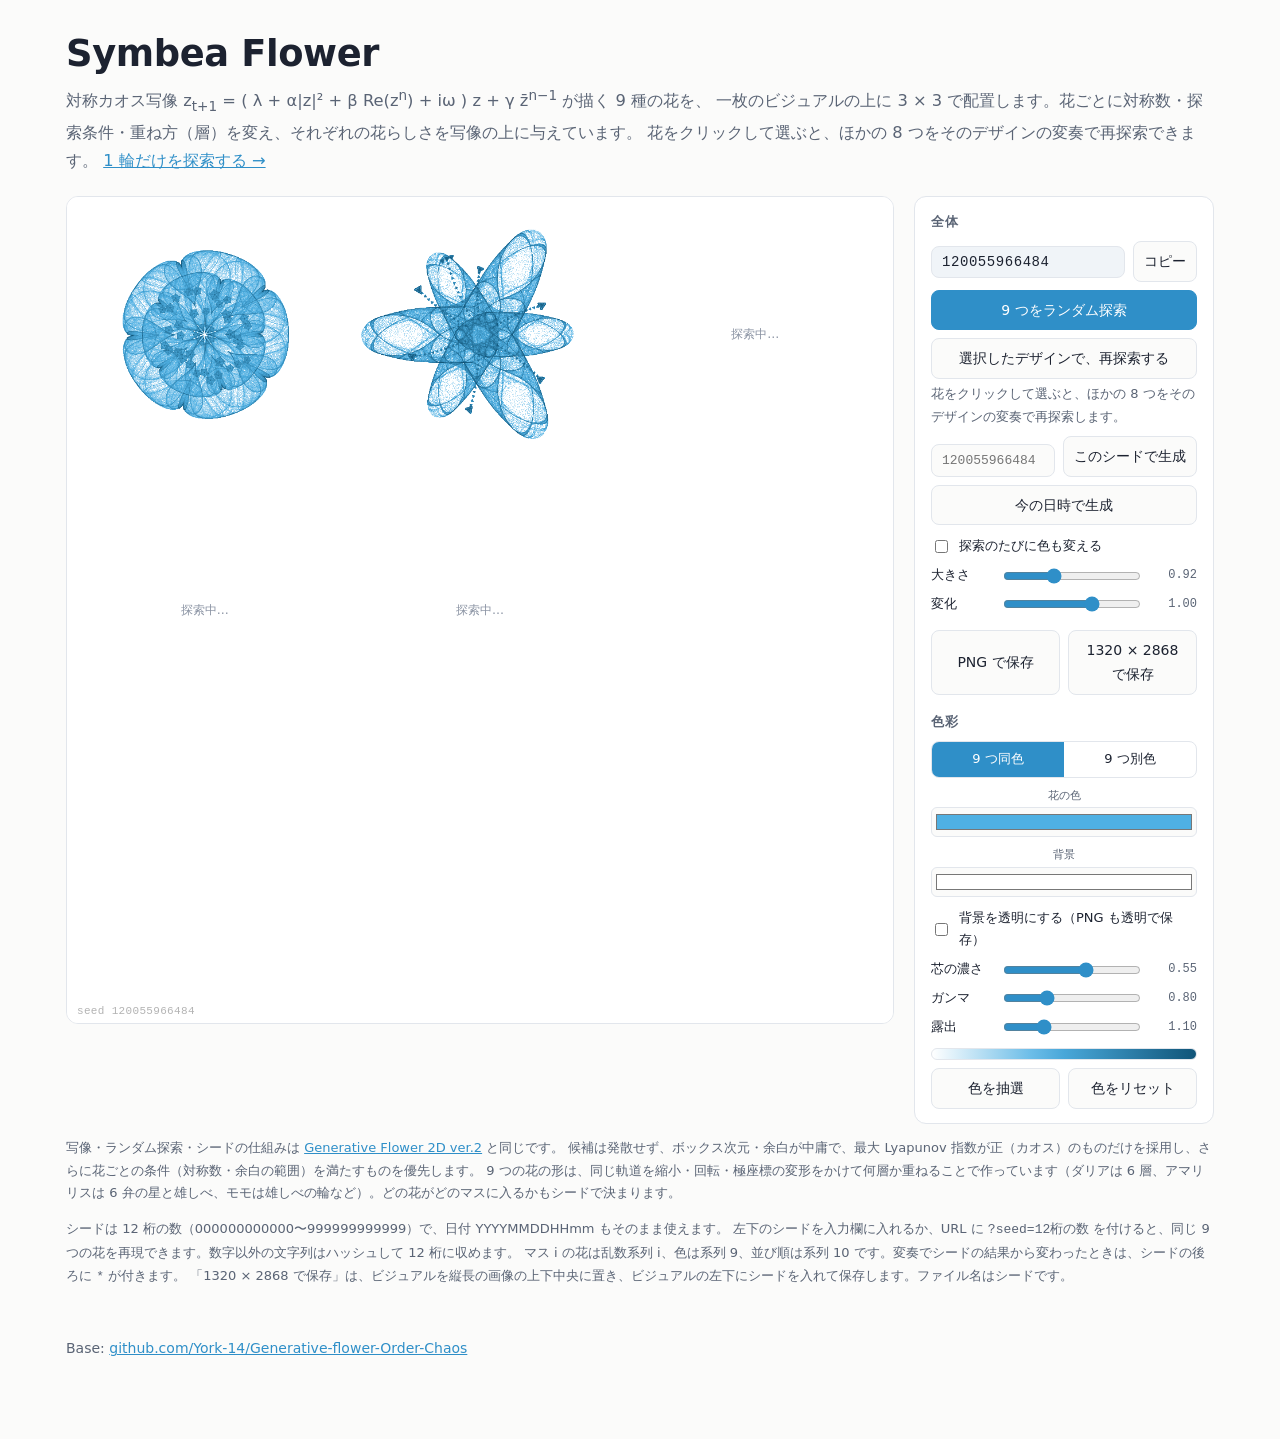
==== commit 17571166: "Place wallpaper seed at the visual's bottom-left instead of the image's Same position and relative s" ====
--- a/docs/index.html
+++ b/docs/index.html
@@ -68,7 +68,7 @@
   <p class="hint">シードは 12 桁の数（000000000000〜999999999999）で、日付 YYYYMMDDHHmm もそのまま使えます。
   左下のシードを入力欄に入れるか、URL に <code>?seed=12桁の数</code> を付けると、同じ 9 つの花を再現できます。数字以外の文字列はハッシュして 12 桁に収めます。
   マス i の花は乱数系列 i、色は系列 9、並び順は系列 10 です。変奏でシードの結果から変わったときは、シードの後ろに <code>*</code> が付きます。
-  「1320 × 2868 で保存」は、ビジュアルを縦長の画像の上下中央に置き、左下にシードを入れて保存します。ファイル名はシードです。</p>
+  「1320 × 2868 で保存」は、ビジュアルを縦長の画像の上下中央に置き、ビジュアルの左下にシードを入れて保存します。ファイル名はシードです。</p>
 
   <footer>Base: <a href="https://github.com/York-14/Generative-flower-Order-Chaos">github.com/York-14/Generative-flower-Order-Chaos</a></footer>
 </main>
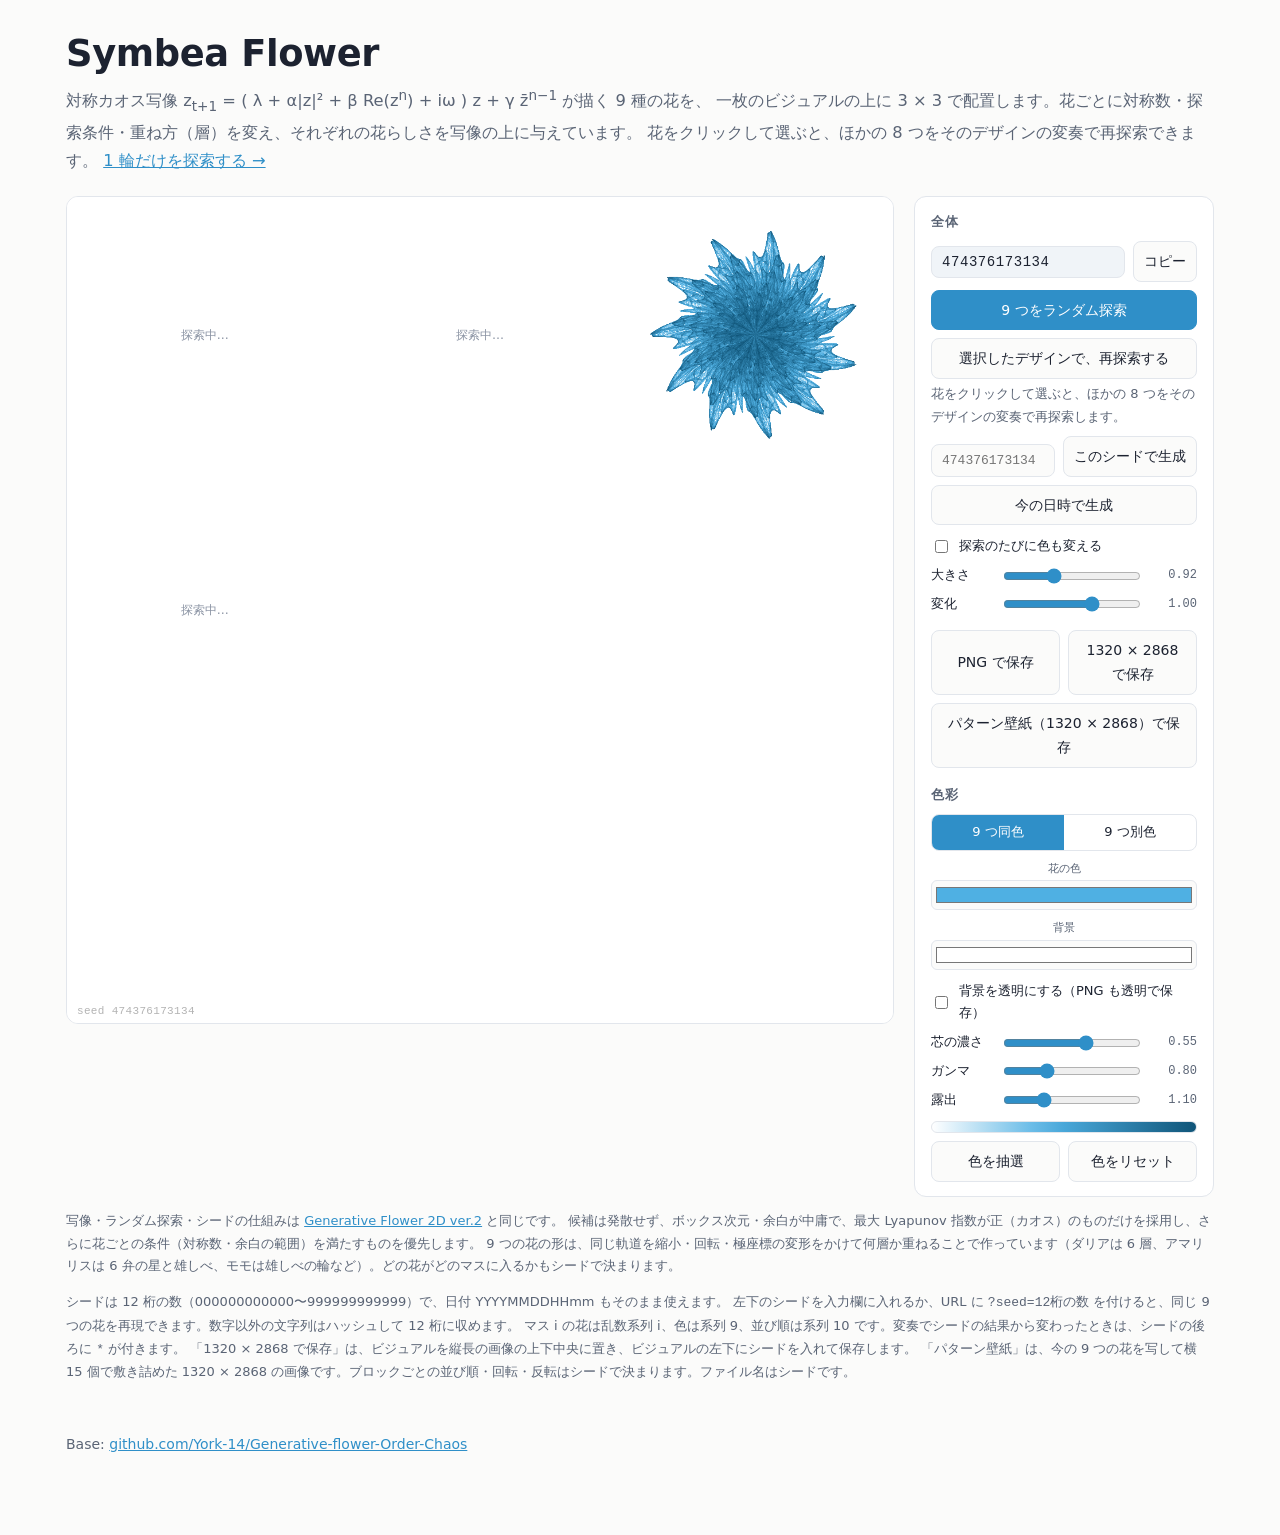
==== commit 4e8cc03a: "Add pattern wallpaper export (1320x2868) to the 3x3 page Tiles copies of the current nine flowers in" ====
--- a/docs/index.html
+++ b/docs/index.html
@@ -42,6 +42,7 @@
         <button id="saveAll">PNG で保存</button>
         <button id="saveTall">1320 × 2868 で保存</button>
       </div>
+      <button id="savePattern">パターン壁紙（1320 × 2868）で保存</button>
 
       <h4>色彩</h4>
       <div class="seg" role="radiogroup" aria-label="色の割り当て">
@@ -68,7 +69,8 @@
   <p class="hint">シードは 12 桁の数（000000000000〜999999999999）で、日付 YYYYMMDDHHmm もそのまま使えます。
   左下のシードを入力欄に入れるか、URL に <code>?seed=12桁の数</code> を付けると、同じ 9 つの花を再現できます。数字以外の文字列はハッシュして 12 桁に収めます。
   マス i の花は乱数系列 i、色は系列 9、並び順は系列 10 です。変奏でシードの結果から変わったときは、シードの後ろに <code>*</code> が付きます。
-  「1320 × 2868 で保存」は、ビジュアルを縦長の画像の上下中央に置き、ビジュアルの左下にシードを入れて保存します。ファイル名はシードです。</p>
+  「1320 × 2868 で保存」は、ビジュアルを縦長の画像の上下中央に置き、ビジュアルの左下にシードを入れて保存します。
+  「パターン壁紙」は、今の 9 つの花を写して横 15 個で敷き詰めた 1320 × 2868 の画像です。ブロックごとの並び順・回転・反転はシードで決まります。ファイル名はシードです。</p>
 
   <footer>Base: <a href="https://github.com/York-14/Generative-flower-Order-Chaos">github.com/York-14/Generative-flower-Order-Chaos</a></footer>
 </main>
--- a/docs/css/symbea.css
+++ b/docs/css/symbea.css
@@ -15,6 +15,7 @@
 .studio { display: grid; grid-template-columns: minmax(0, 1fr) 300px; gap: 20px; align-items: start; }
 @media (max-width: 820px) { .studio { grid-template-columns: 1fr; } }
 .canvas-wrap {
+  container-type: inline-size;
   position: relative; background: #fff; border-radius: 12px; overflow: hidden; aspect-ratio: 1; cursor: pointer;
   border: 1px solid var(--border);
 }
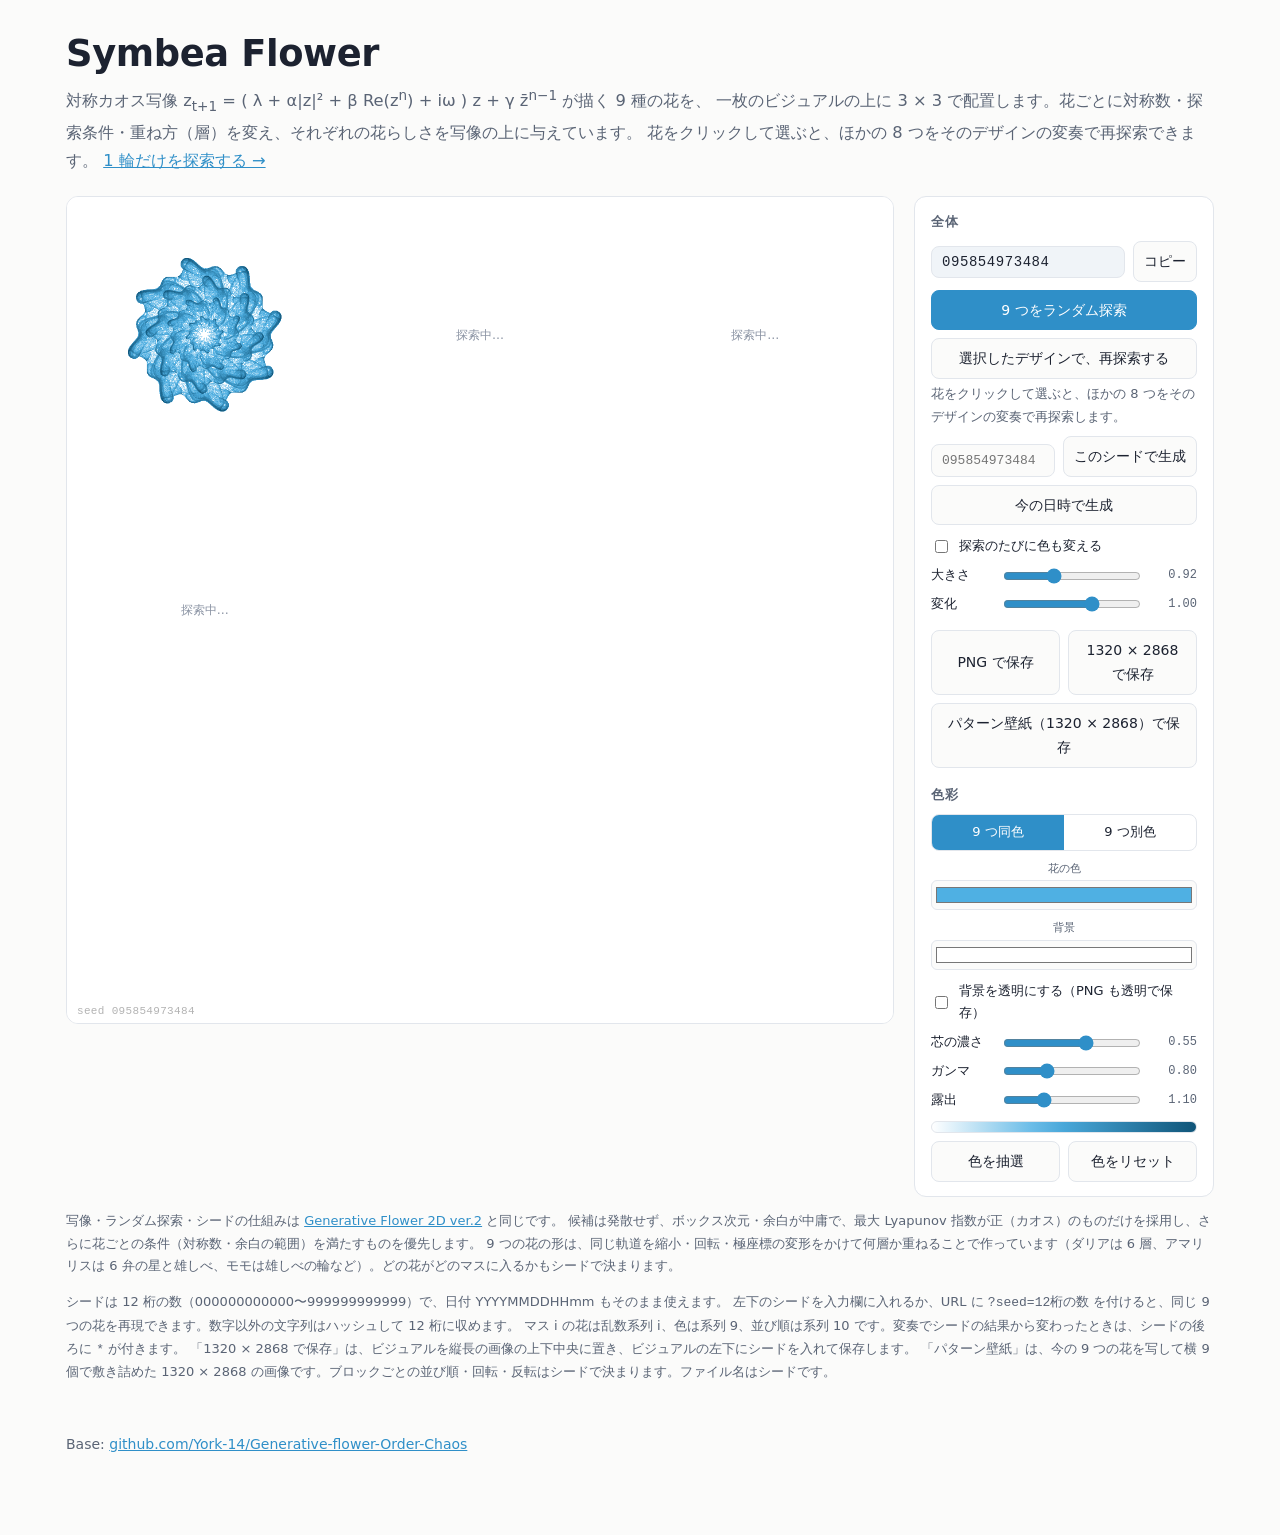
==== commit 1718950b: "Pattern wallpaper: 9 flowers across (3 blocks x 6 rows) Co-Authored-By: Claude Opus 5.5 <noreply@ant" ====
--- a/docs/index.html
+++ b/docs/index.html
@@ -70,7 +70,7 @@
   左下のシードを入力欄に入れるか、URL に <code>?seed=12桁の数</code> を付けると、同じ 9 つの花を再現できます。数字以外の文字列はハッシュして 12 桁に収めます。
   マス i の花は乱数系列 i、色は系列 9、並び順は系列 10 です。変奏でシードの結果から変わったときは、シードの後ろに <code>*</code> が付きます。
   「1320 × 2868 で保存」は、ビジュアルを縦長の画像の上下中央に置き、ビジュアルの左下にシードを入れて保存します。
-  「パターン壁紙」は、今の 9 つの花を写して横 15 個で敷き詰めた 1320 × 2868 の画像です。ブロックごとの並び順・回転・反転はシードで決まります。ファイル名はシードです。</p>
+  「パターン壁紙」は、今の 9 つの花を写して横 9 個で敷き詰めた 1320 × 2868 の画像です。ブロックごとの並び順・回転・反転はシードで決まります。ファイル名はシードです。</p>
 
   <footer>Base: <a href="https://github.com/York-14/Generative-flower-Order-Chaos">github.com/York-14/Generative-flower-Order-Chaos</a></footer>
 </main>
